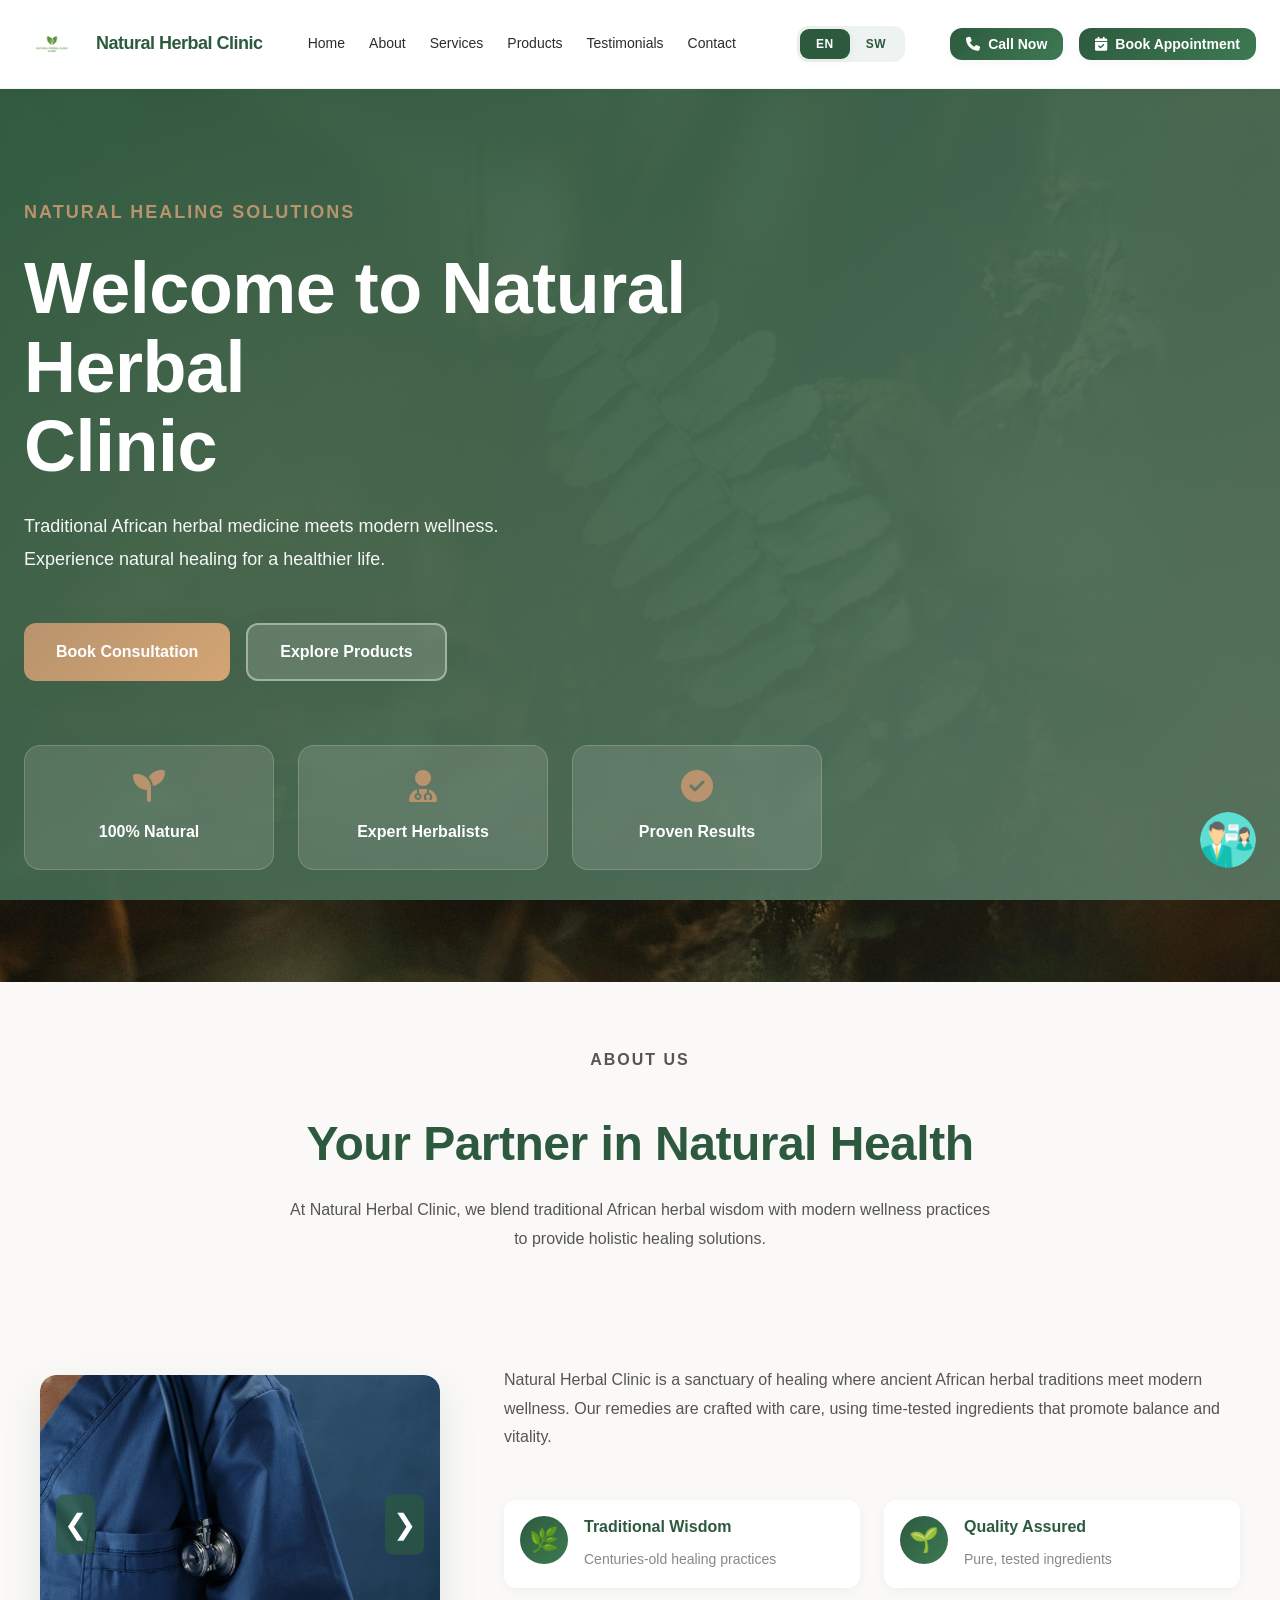
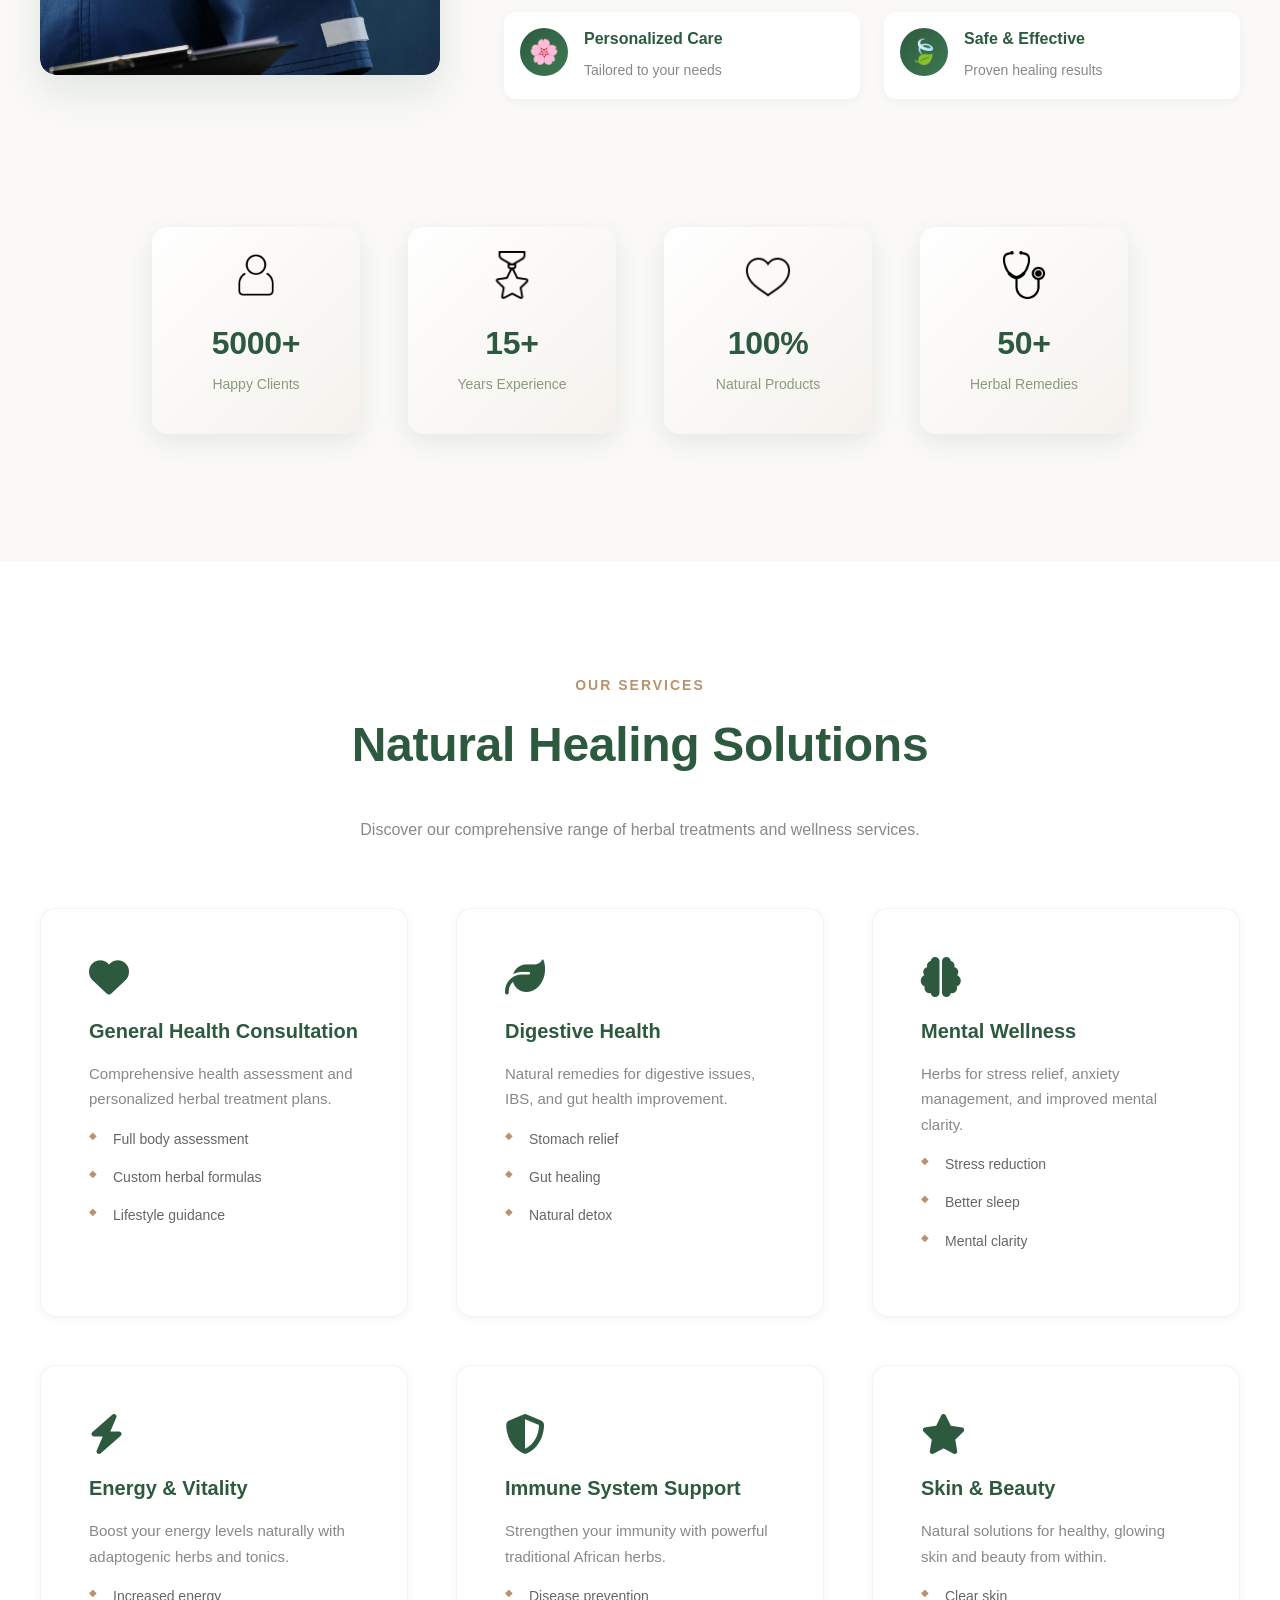
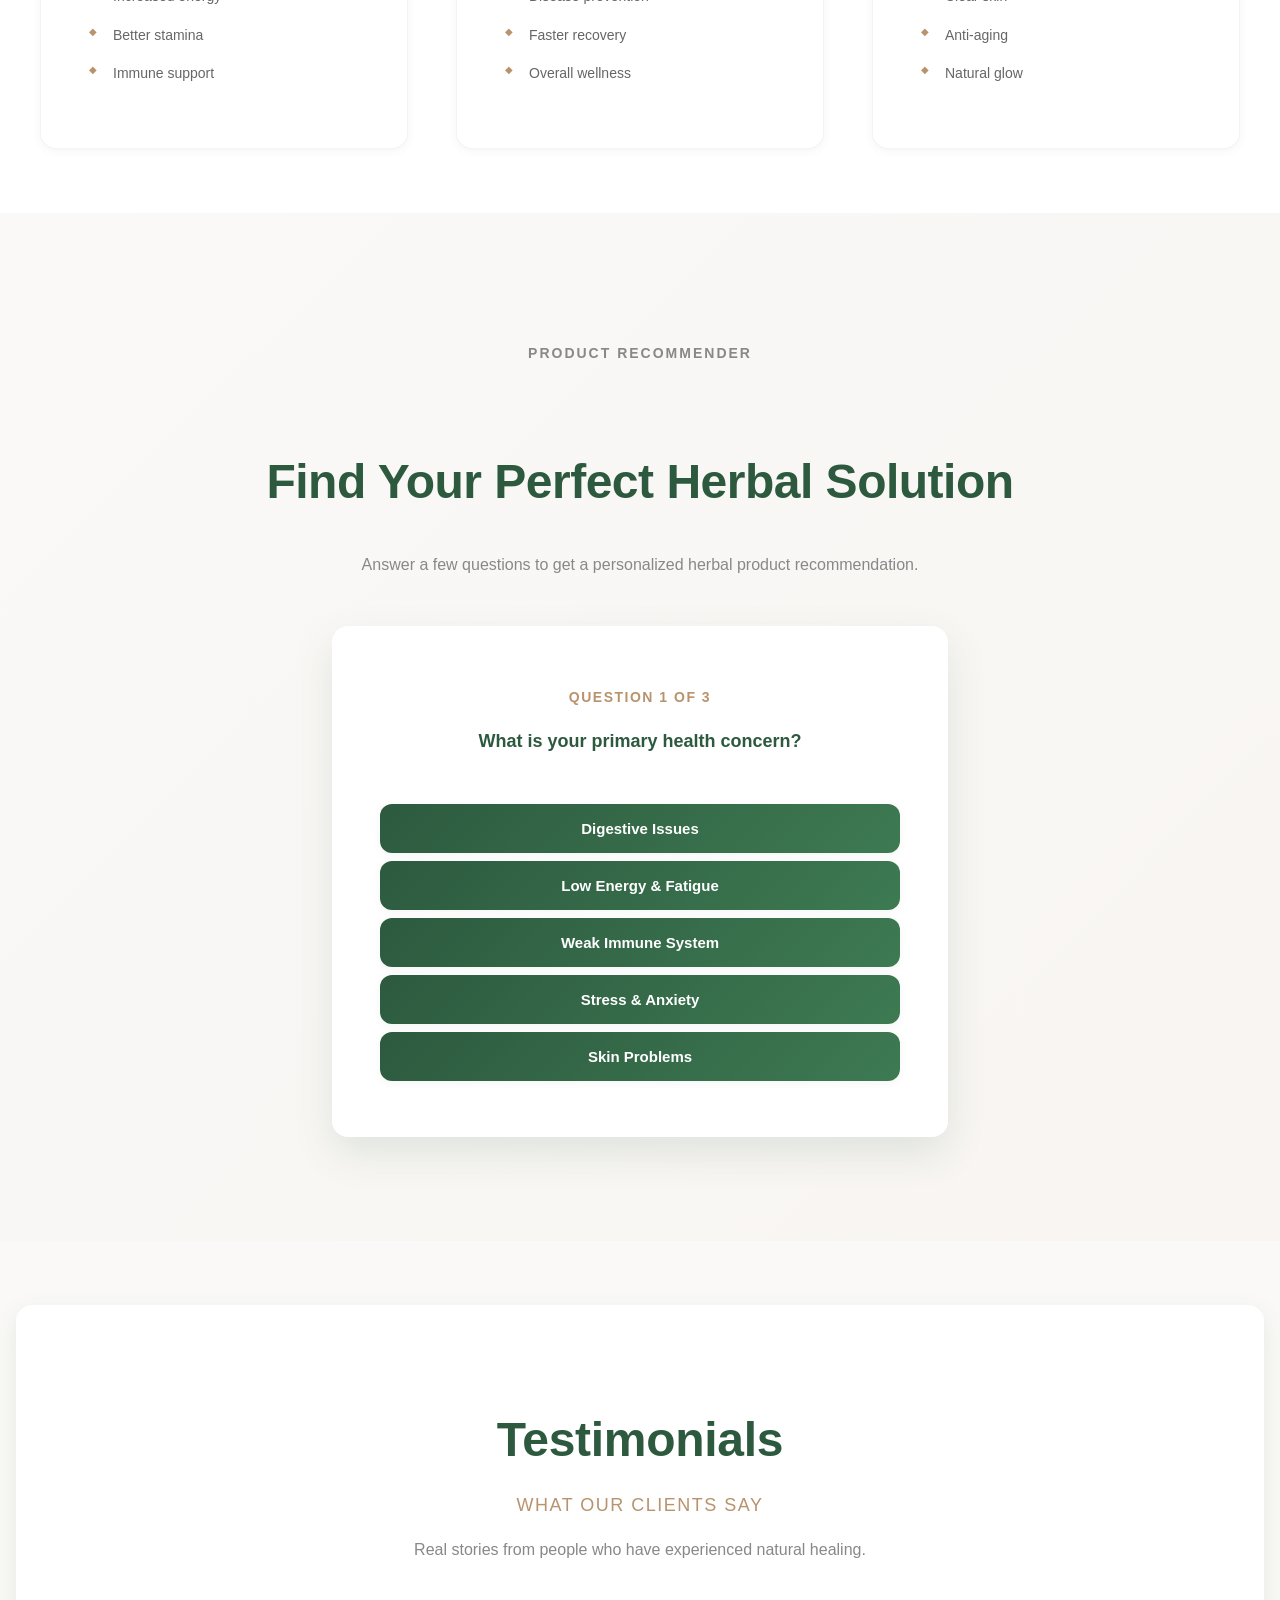
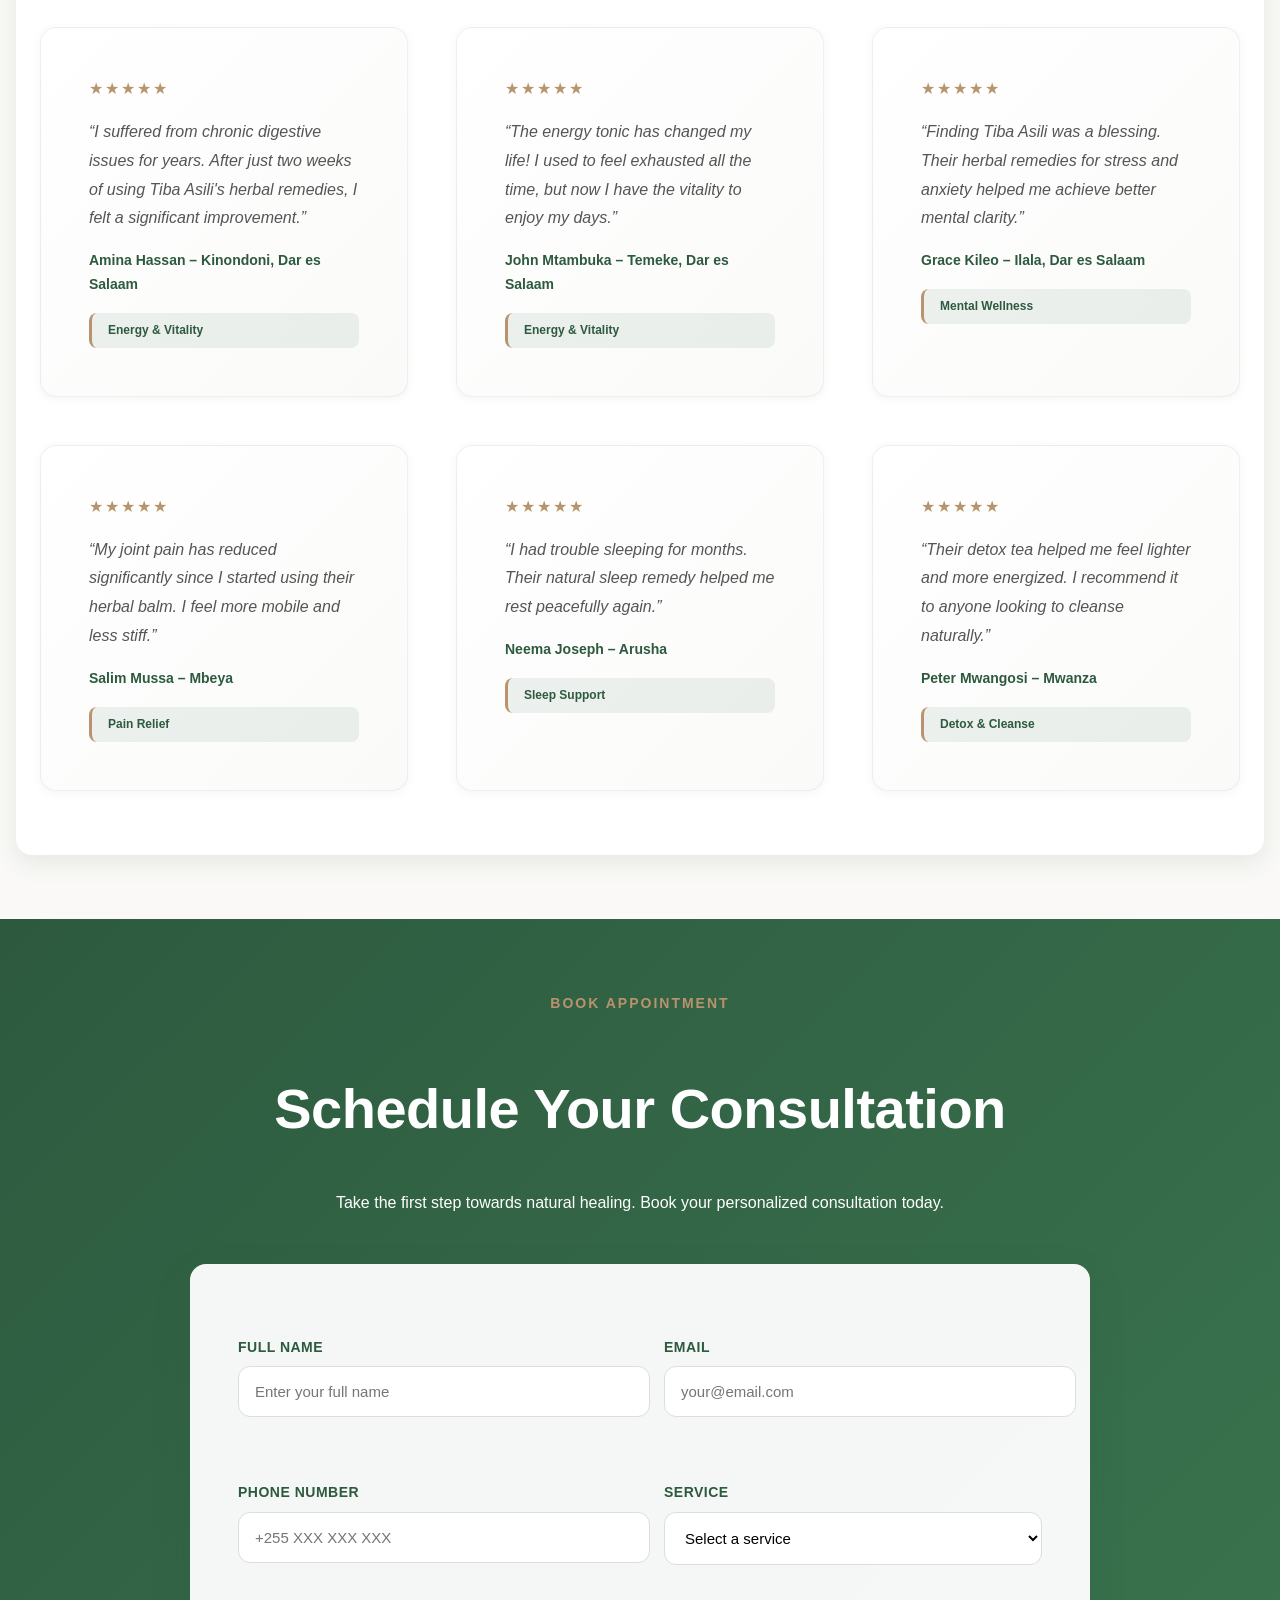
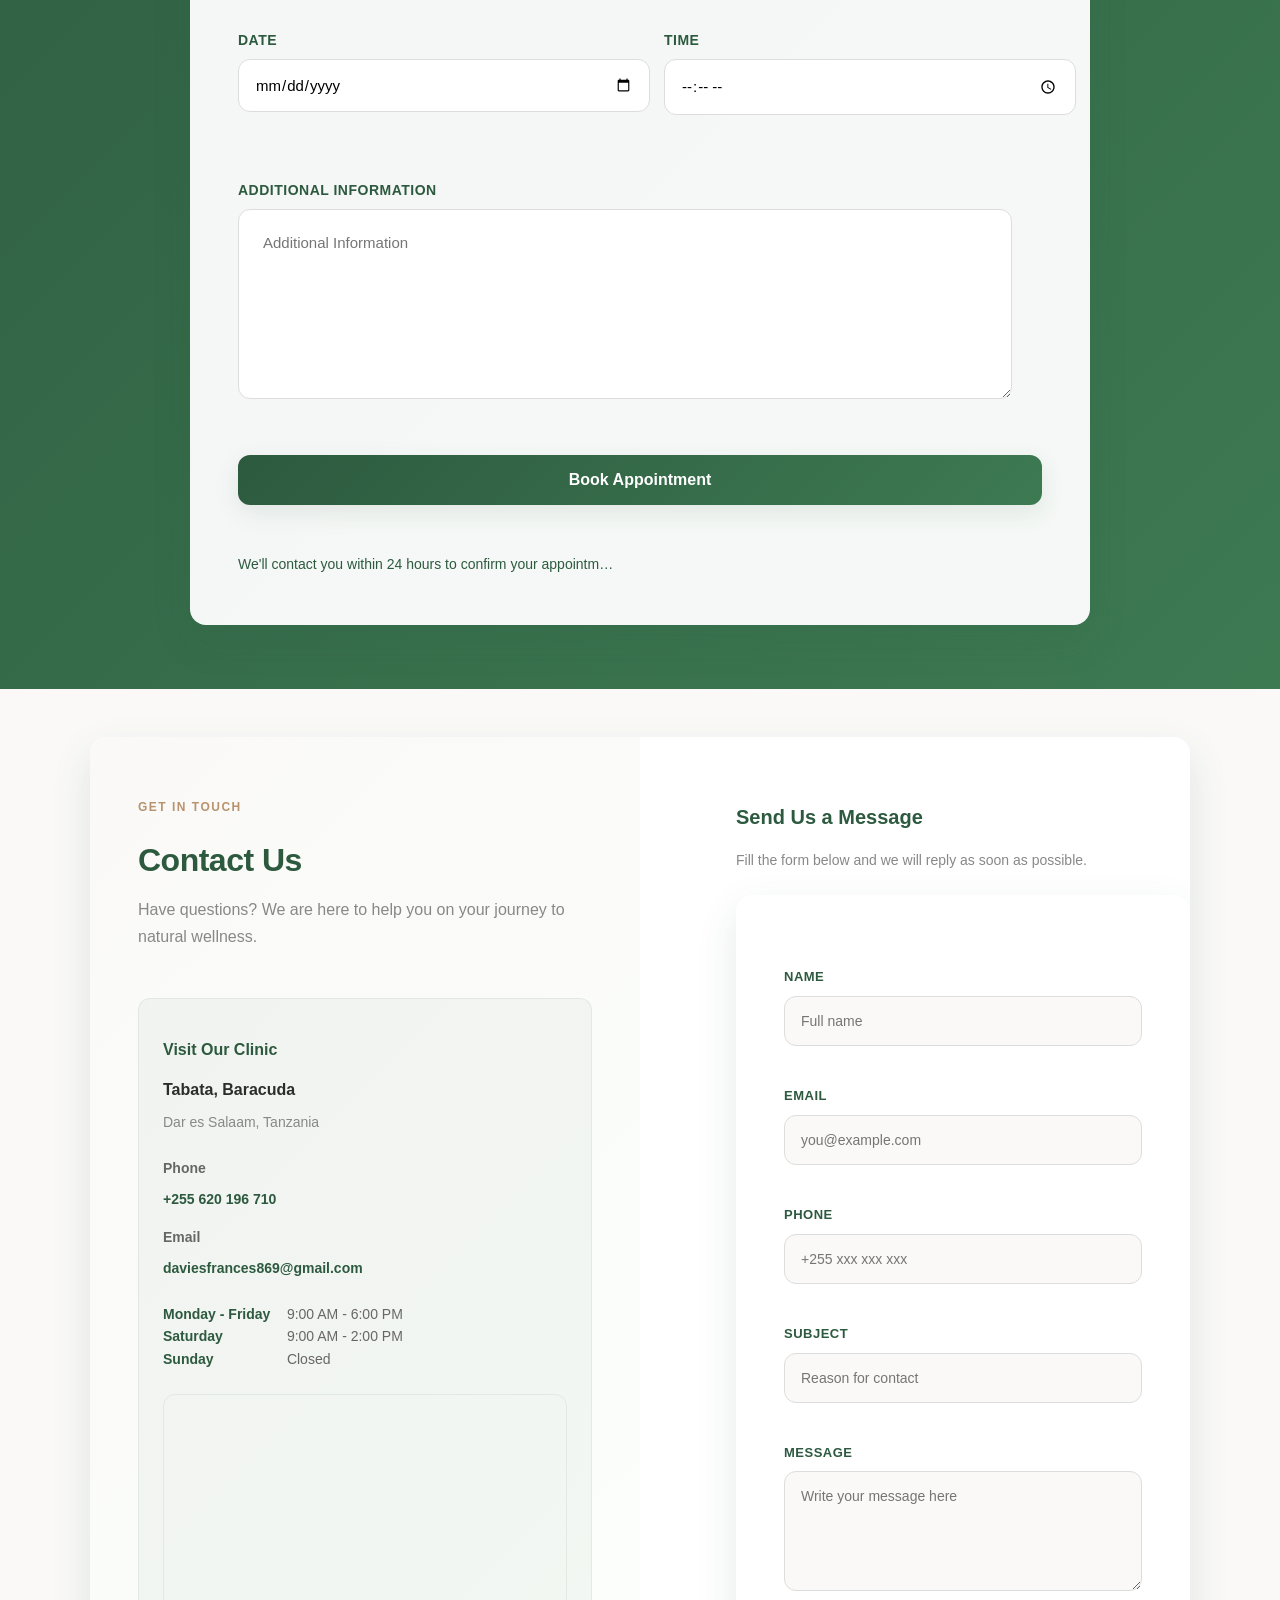
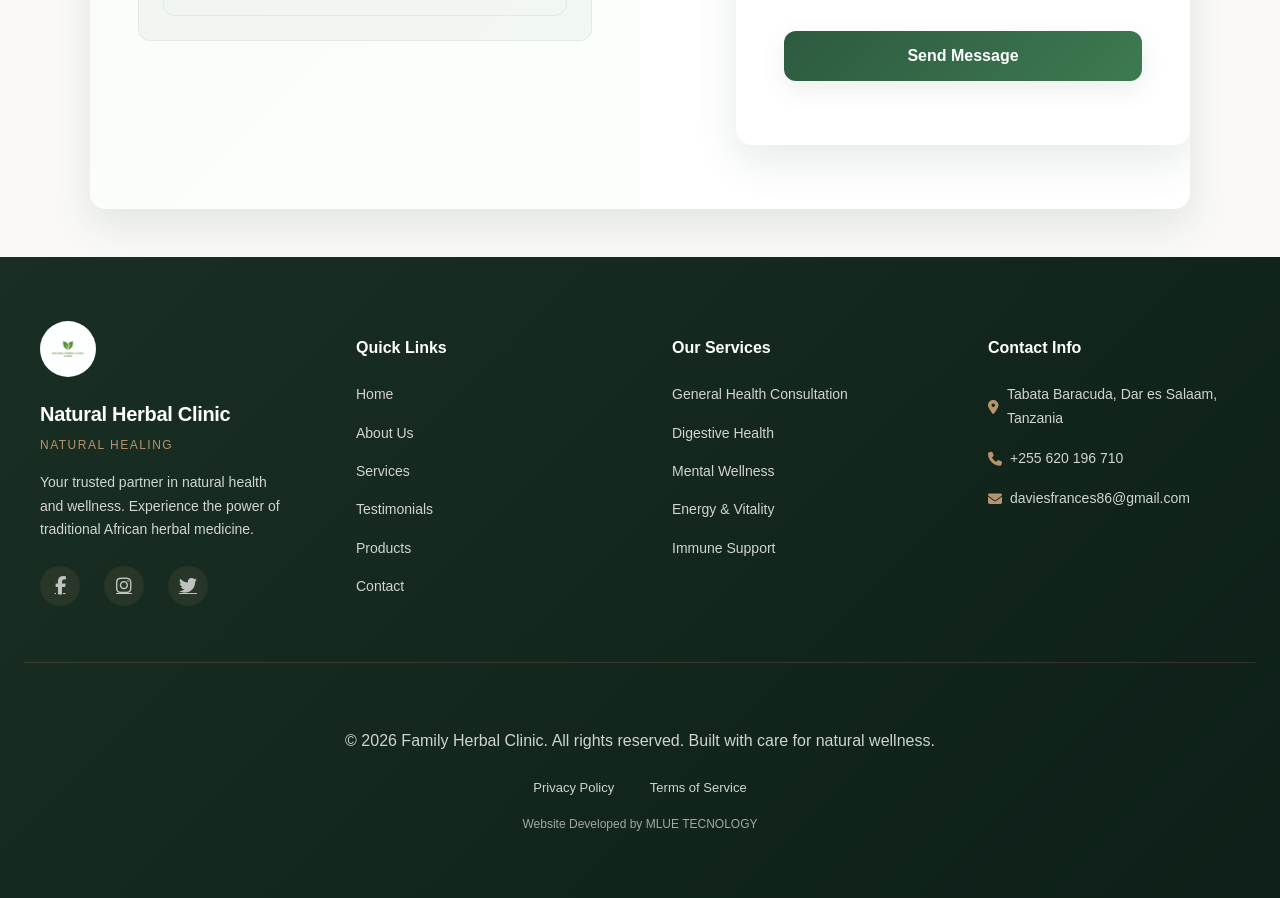
==== index.html @ ba02c152 "utu" ====
<!DOCTYPE html>
<html lang="en">
<head>
  <meta charset="UTF-8" />
  <meta name="viewport" content="width=device-width, initial-scale=1.0" />
  <title>Natural Herbal Clinic</title>
  <link rel="stylesheet" href="style.css" />
  <link
    rel="stylesheet"
    href="https://cdnjs.cloudflare.com/ajax/libs/font-awesome/6.4.0/css/all.min.css"
  />
</head>
<body>
  
  <section id="home">
    <header class="navbar">
      <div class="logo">
        <img src="Assets/logo.webp" alt="Family Herbal Clinic Logo" />
        <div class="brand">
          <h1>Natural Herbal Clinic</h1>
          
        </div>
      </div>
      <nav class="nav-links">
        <a href="#home" data-i18n="nav-home">Home</a>
        <a href="#about" data-i18n="nav-about">About</a>
        <a href="#service" data-i18n="nav-services">Services</a>
        <a href="#product" data-i18n="nav-products">Products</a>
        <a href="#testimonials" data-i18n="nav-testimonials">Testimonials</a>
        <a href="#contact" data-i18n="nav-contact">Contact</a>
      </nav>
      <div class="language-toggle">
        <button class="lang-btn active" data-lang="en">EN</button>
        <button class="lang-btn" data-lang="sw">SW</button>
      </div>
      <div class="hamburger" onclick="toggleMenu()">
        <i class="fas fa-bars"></i>
      </div>
      <div class="action-buttons">
        <button onclick="callNow()">
          <i class="fas fa-phone"></i> <span data-i18n="btn-call-now">Call Now</span>
        </button>
        <button onclick="bookAppointment()">
          <i class="fas fa-calendar-check"></i> <span data-i18n="btn-book-appointment">Book Appointment</span>
        </button>
      </div>
    </header>

  <section class="welcome-section">
    <div class="welcome-content">
      <h2 id="welcome-h2" data-i18n="hero-subtitle">Natural Healing Solutions</h2>
      <h1 id="welcome-h1" data-i18n="hero-title">Welcome to Natural Herbal<br>Clinic</h1>
      <p data-i18n="hero-description">Traditional African herbal medicine meets modern wellness.<br />
         Experience natural healing for a healthier life.</p>
      <div class="welcome-buttons">
        <a href="#contact" class="btn" onclick="bookConsultation()" data-i18n="btn-book-consultation">Book Consultation</a>
        <a href="#product" class="btn secondary" onclick="scrollToDave()" data-i18n="btn-explore-products">Explore Products</a>
      </div>
    </div>

    <div class="features">
      <div class="feature-box">
        <i class="fas fa-seedling"></i>
        <p id="natural" data-i18n="feature-natural">100% Natural</p>
      </div>
      <div class="feature-box">
        <i class="fas fa-user-md"></i>
        <p id="expert" data-i18n="feature-expert">Expert Herbalists</p>
      </div>
      <div class="feature-box">
        <i class="fas fa-check-circle"></i>
        <p id="proven" data-i18n="feature-proven">Proven Results</p>
      </div>
    </div>
  </section>
  </section>

  <section class="about-us" id="about">
    <div class="top-intro">

      <p class="section-label" id="about-label" data-i18n="about-label">About us</p>

      <h1 id="about-h1" data-i18n="about-title">Your Partner in Natural Health</h1>

      <p id="about-description" data-i18n="about-description">

        At Natural Herbal Clinic, we blend traditional African herbal wisdom with modern wellness practices to provide holistic healing solutions.
      </p>
    </div>

    <div class="about-section">
      <div class="image-carousel">
        <span class="arrow left">&#10094;</span>
        <span class="arrow right">&#10095;</span>
        <img src="Assets/me.webp" alt="Herbal Image 1" class="active">
        <img src="Assets/a2.webp" alt="Herbal Image 2">
        <img src="Assets/a3.webp" alt="Herbal Image 3">
      </div>

      <div class="text-content">
        <p id="text-content-description">Natural Herbal Clinic is a sanctuary of healing where ancient African herbal traditions meet modern wellness. Our remedies are crafted with care, using time-tested ingredients that promote balance and vitality.</p>

        <div class="features-grid">
          <div class="feature-item">
            <div class="feature-icon">🌿</div>
            <div class="feature-text">
              <h4>Traditional Wisdom</h4>
              <p>Centuries-old healing practices</p>
            </div>
          </div>
          <div class="feature-item">
            <div class="feature-icon">🌱</div>
            <div class="feature-text">
              <h4>Quality Assured</h4>
              <p>Pure, tested ingredients</p>
            </div>
          </div>
          <div class="feature-item">
            <div class="feature-icon">🌸</div>
            <div class="feature-text">
              <h4>Personalized Care</h4>
              <p>Tailored to your needs</p>
            </div>
          </div>
          <div class="feature-item">
            <div class="feature-icon">🍃</div>
            <div class="feature-text">
              <h4>Safe & Effective</h4>
              <p>Proven healing results</p>
            </div>
          </div>
        </div>
      </div>

      <section class="highlights">
        <div class="highlight-box">
          <img src="Assets/person.webp" alt="Happy Clients" />
          <h2 id="highlight-h2-1">5000+</h2>
          <p id="highlight-p-1">Happy Clients</p>
        </div>
        <div class="highlight-box">
          <img src="Assets/icons8-medal-50.webp" alt="Years Experience" />
          <h2 id="highlight-h2-2">15+</h2>
          <p id="highlight-p-2">Years Experience</p>
        </div>
        <div class="highlight-box">
          <img src="Assets/icons8-heart-50.webp" alt="Natural Products" />
          <h2 id="highlight-h2-3">100%</h2>
          <p id="highlight-p-3">Natural Products</p>
        </div>
        <div class="highlight-box">
          <img src="Assets/stethoscope-medical-tool.webp" alt="Herbal Remedies" />
          <h2 id="highlight-h2-4">50+</h2>
          <p id="highlight-p-4">Herbal Remedies</p>
        </div>
      </section>
    </div>
  </section>

  <section class="services-section" id="service">
    <p class="section-label" id="service-label" data-i18n="services-label">Our Services</p>
    <h2 id="services-h2" data-i18n="services-title">Natural Healing Solutions</h2>
    <p class="intro" data-i18n="services-intro">Discover our comprehensive range of herbal treatments and wellness services.</p>

    <div class="service-grid">
      <!-- General Health -->
      <div class="service-box">
        <i class="fas fa-heart"></i>
        <h3 id="general-health-h3">General Health Consultation</h3>
        <p>Comprehensive health assessment and personalized herbal treatment plans.</p>
        <ul>
          <li>Full body assessment</li>
          <li>Custom herbal formulas</li>
          <li>Lifestyle guidance</li>
        </ul>
      </div>

      <!-- Digestive Health -->
      <div class="service-box">
        <i class="fas fa-leaf"></i>
        <h3 id="digestive-health-h3">Digestive Health</h3>
        <p>Natural remedies for digestive issues, IBS, and gut health improvement.</p>
        <ul>
          <li>Stomach relief</li>
          <li>Gut healing</li>
          <li>Natural detox</li>
        </ul>
      </div>

      <!-- Mental Wellness -->
      <div class="service-box">
        <i class="fas fa-brain"></i>
        <h3 id="mental-wellness-h3">Mental Wellness</h3>
        <p>Herbs for stress relief, anxiety management, and improved mental clarity.</p>
        <ul>
          <li>Stress reduction</li>
          <li>Better sleep</li>
          <li>Mental clarity</li>
        </ul>
      </div>

      <!-- Energy & Vitality -->
      <div class="service-box">
        <i class="fas fa-bolt"></i>
        <h3 id="energy-vitality-h3">Energy & Vitality</h3>
        <p>Boost your energy levels naturally with adaptogenic herbs and tonics.</p>
        <ul>
          <li>Increased energy</li>
          <li>Better stamina</li>
          <li>Immune support</li>
        </ul>
      </div>

      <!-- Immune System Support -->
      <div class="service-box">
        <i class="fas fa-shield-alt"></i>
        <h3 id="immune-system-h3">Immune System Support</h3>
        <p>Strengthen your immunity with powerful traditional African herbs.</p>
        <ul>
          <li>Disease prevention</li>
          <li>Faster recovery</li>
          <li>Overall wellness</li>
        </ul>
      </div>

      <!-- Skin & Beauty -->
      <div class="service-box">
        <i class="fas fa-star"></i>
        <h3 id="skin-beauty-h3">Skin & Beauty</h3>
        <p>Natural solutions for healthy, glowing skin and beauty from within.</p>
        <ul>
          <li>Clear skin</li>
          <li>Anti-aging</li>
          <li>Natural glow</li>
        </ul>
      </div>
    </div>
  </section>

  <section class="dave" id="product">
<p class="section-label" id="product-recommender-label">Product Recommender</p>
<h1 id="dave-h1">Find Your Perfect Herbal Solution</h1>
<p id="find-solution">Answer a few questions to get a personalized herbal product recommendation.</p>

<div class="card" id="step1">
    <h3 id="dave-h3-step1">Question 1 of 3</h3>
    <p id="dave-p-step1">What is your primary health concern?</p>
    <button class="option-btn" onclick="nextStep(1, 'Digestive Issues')">Digestive Issues</button>
    <button class="option-btn" onclick="nextStep(1, 'Low Energy & Fatigue')">Low Energy & Fatigue</button>
    <button class="option-btn" onclick="nextStep(1, 'Weak Immune System')">Weak Immune System</button>
    <button class="option-btn" onclick="nextStep(1, 'Stress & Anxiety')">Stress & Anxiety</button>
    <button class="option-btn" onclick="nextStep(1, 'Skin Problems')">Skin Problems</button>
</div>

<div class="card hidden" id="step2">
    <h3 id="dave-h3-step2">Question 2 of 3</h3>
    <p id="dave-p-step2">How active are you in your daily life?</p>
    <button class="option-btn" onclick="nextStep(2, 'Very Active')">Very Active</button>
    <button class="option-btn" onclick="nextStep(2, 'Moderately Active')">Moderately Active</button>
    <button class="option-btn" onclick="nextStep(2, 'Mostly Sedentary')">Mostly Sedentary</button>
    <button class="back-btn" onclick="prevStep(2)">Back</button>
</div>

<div class="card hidden" id="step3">
    <h3 id="dave-h3-step3">Question 3 of 3</h3>
    <p id="dave-p-step3">Select your age range:</p>
    <button class="option-btn" onclick="showRecommendation('18–35')">18–35</button>
    <button class="option-btn" onclick="showRecommendation('36–55')">36–55</button>
    <button class="option-btn" onclick="showRecommendation('56+')">56+</button>
    <button class="back-btn" onclick="prevStep(3)">Back</button>
</div>

<div class="card hidden" id="recommendationSection">
    <h3 id="dave-h3-recommendation">Your Herbal Recommendation</h3>
    <p class="recommendation" id="recommendationText"></p>
    <p id="dave-p-usage"><strong>Usage:</strong> Take 2 tablespoons daily after meals with warm water.</p>
</div>

<form id="contactForm" class="hidden">
    <h3 id="order-now-h3">Order Now</h3>
    <label for="name">Full Name</label>
    <input type="text" id="name" placeholder="Full Name" required>
    <label for="contact">Phone Number</label>
    <input type="text" id="contact" placeholder="Phone Number" required>
    <label for="region">Region</label>
    <select id="region" required>
        <option value="">Select Region</option>
        <option value="Dar es Salaam">Dar es Salaam</option>
        <option value="Dodoma">Dodoma</option>
        <option value="Arusha">Arusha</option>
        <option value="Mwanza">Mwanza</option>
        <option value="Mbeya">Mbeya</option>
        <option value="Other">Other Regions</option>
    </select>
    <label for="email">Email (optional)</label>
    <input type="email" id="email" placeholder="Email (optional)">
    <label for="recommendationBox">Recommendation</label>
    <textarea id="recommendationBox" readonly></textarea>
    <button type="submit">Submit</button>
    <button type="button" id="cancelBtn" onclick="cancel()">Cancel</button>
</form>
</section>

<section class="testimonials" id="testimonials">
  <div class="section-header">
    <h2 id="testimonials-h2" data-i18n="testimonials-title">Testimonials</h2>
    <p id="subtitle" class="subtitle" data-i18n="testimonials-subtitle">What Our Clients Say</p>
    <p id="description" class="description" data-i18n="testimonials-description">Real stories from people who have experienced natural healing.</p>
  </div>

  <div class="testimonial-grid">
    <div class="testimonial-card">
      <div class="stars" id="stars1">★★★★★</div>
      <p id="quote1" class="quote">“I suffered from chronic digestive issues for years. After just two weeks of using Tiba Asili's herbal remedies, I felt a significant improvement.”</p>
      <p id="client1" class="client-info"><strong>Amina Hassan</strong> – Kinondoni, Dar es Salaam</p>
      <span class="tag" id="tag1">Energy & Vitality</span>
    </div>

    <div class="testimonial-card">
      <div class="stars" id="stars2">★★★★★</div>
      <p id="quote2" class="quote">“The energy tonic has changed my life! I used to feel exhausted all the time, but now I have the vitality to enjoy my days.”</p>
      <p id="client2" class="client-info"><strong>John Mtambuka</strong> – Temeke, Dar es Salaam</p>
      <span class="tag" id="tag2">Energy & Vitality</span>
    </div>

    <div class="testimonial-card">
      <div class="stars" id="stars3">★★★★★</div>
      <p id="quote3" class="quote">“Finding Tiba Asili was a blessing. Their herbal remedies for stress and anxiety helped me achieve better mental clarity.”</p>
      <p id="client3" class="client-info"><strong>Grace Kileo</strong> – Ilala, Dar es Salaam</p>
      <span class="tag" id="tag3">Mental Wellness</span>
    </div>

    <div class="testimonial-card">
      <div class="stars" id="stars4">★★★★★</div>
      <p id="quote4" class="quote">“My joint pain has reduced significantly since I started using their herbal balm. I feel more mobile and less stiff.”</p>
      <p id="client4" class="client-info"><strong>Salim Mussa</strong> – Mbeya</p>
      <span class="tag" id="tag4">Pain Relief</span>
    </div>

    <div class="testimonial-card">
      <div class="stars" id="stars5">★★★★★</div>
      <p id="quote5" class="quote">“I had trouble sleeping for months. Their natural sleep remedy helped me rest peacefully again.”</p>
      <p id="client5" class="client-info"><strong>Neema Joseph</strong> – Arusha</p>
      <span class="tag" id="tag5">Sleep Support</span>
    </div>

    <div class="testimonial-card">
      <div class="stars" id="stars6">★★★★★</div>
      <p id="quote6" class="quote">“Their detox tea helped me feel lighter and more energized. I recommend it to anyone looking to cleanse naturally.”</p>
      <p id="client6" class="client-info"><strong>Peter Mwangosi</strong> – Mwanza</p>
      <span class="tag" id="tag6">Detox & Cleanse</span>
    </div>
  </div>
</section>

<section class="appointment-booking">

  <h2 id="appointment-h2" data-i18n="appointment-title">Book Appointment</h2>
    <div class="appointment-container">
      <h1 id="appointment-h1" data-i18n="appointment-heading">Schedule Your Consultation</h1>
      <p id="appointment-p1" data-i18n="appointment-description">Take the first step towards natural healing. Book your personalized consultation today.</p>
      <form class="appointment-form" action="https://formspree.io/f/xnjbzynl" method="post">
        <div>
          <label for="full-name" data-i18n="form-label-name">Full Name</label>
          <input type="text" id="full-name" data-i18n-placeholder="form-placeholder-name" placeholder="Enter your full name" required autocomplete="off"/>
        </div>
        <div>
          <label for="email" data-i18n="form-label-email">Email</label>
          <input type="email" id="email" data-i18n-placeholder="form-placeholder-email" placeholder="your@email.com" required autocomplete="off"/>
        </div>
        <div>
          <label for="phone" data-i18n="form-label-phone">Phone Number</label>
          <input type="tel" id="phone" data-i18n-placeholder="form-placeholder-phone" placeholder="+255 XXX XXX XXX" required autocomplete="off"/>
        </div>
        <div>
          <label for="service" data-i18n="form-label-service">Service</label>
          <select id="service" required>
            <option value="">Select a service</option>
            <option value="massage">Massage Therapy</option>
            <option value="nutrition">Nutrition Consultation</option>
            <option value="acupuncture">Acupuncture</option>
          </select>
        </div>
        <div>
          <label for="date" data-i18n="form-label-date">Date</label>
          <input type="date" id="date" required autocomplete="off"/>
        </div>
        <div>
          <label for="time" data-i18n="form-label-time">Time</label>
          <input type="time" id="time" data-i18n-placeholder="form-placeholder-time" placeholder="Select time" min="08:00" max="20:00" required autocomplete="off"/>
        </div>
        <div class="full-width">
          <label for="additional-info" data-i18n="form-label-additional">Additional Information</label>
          <textarea id="additional-info" data-i18n-placeholder="form-placeholder-additional" placeholder="Additional Information"></textarea>
        </div>
        <button class="full-width" type="submit" data-i18n="btn-book-appointment-submit" data-i18n="btn-book-appointment-submit">Book Appointment</button>
        <p id="appointment-p2" class="confirmation-note" data-i18n="appointment-confirmation">We'll contact you within 24 hours to confirm your appointment.</p>
      </form>
    </div>
  </section>

  <!-- WhatsApp Floating Icon -->
  <a href="https://wa.me/255620196710" class="whatsapp-float" target="_blank" rel="noopener noreferrer" aria-label="Chat on WhatsApp">
    <img src="Assets/talk.webp" alt="Costumer Support Icon" />
  </a>


  <section class="contact-wrap" id="contact" aria-label="Contact section">
    <div id="contact-left">
      <p id="contact-prelink" data-i18n="contact-prelink">Get In Touch</p>
      <h1 id="contact-title" data-i18n="contact-title">Contact Us</h1>
      <p id="contact-lead" data-i18n="contact-lead">Have questions? We are here to help you on your journey to natural wellness.</p>

      <div id="contact-visit" aria-label="Visit our clinic">
        <h3 id="visit-title" data-i18n="visit-title">Visit Our Clinic</h3>
        <div id="visit-addr">Tabata, Baracuda</div>
        <div id="visit-meta">Dar es Salaam, Tanzania</div>
        <div id="contact-meta">
          <div id="contact-phone"><strong>Phone</strong><a id="contact-phone-link" href="tel:+255620196710">+255 620 196 710</a></div>
          <div id="contact-email"><strong>Email</strong><a id="contact-email-link" href="mailto:daviesfrances869@gmail.com">daviesfrances869@gmail.com</a></div>
        </div>

        <div id="contact-hours" aria-label="Working hours">
          <div><b>Monday - Friday</b> 9:00 AM - 6:00 PM</div>
          <div><b>Saturday</b> 9:00 AM - 2:00 PM</div>
          <div><b>Sunday</b> Closed</div>
        </div>

        <div id="contact-map-wrap" title="Map showing Mwanamboka Plaza area">
          <iframe
            width="100%"
            height="100%"
            frameborder="0"
            style="border:0;"
            src="https://www.google.com/maps?q=Mwigo+Empire+Hall+and+Hotel,+Dar+es+Salaam&output=embed""
            allowfullscreen>
          </iframe>
        </div>
      </div>
    </div>

    <div id="contact-right">
      <div id="contact-form-card">
        <div id="form-title" data-i18n="form-title">Send Us a Message</div>
        <div id="form-sub" data-i18n="form-subtitle">Fill the form below and we will reply as soon as possible.</div>

        <form id="contactForm" novalidate action="https://formspree.io/f/xnjbzynl" method="post">
          <div id="form-row-1" style="margin-bottom:12px;">
            <div id="form-col-1">
              <label for="name" data-i18n="contact-form-name">Name <span id="name-required">*</span></label>
              <input id="name" name="name" type="text" data-i18n-placeholder="contact-form-name-placeholder" placeholder="Full name" required autocomplete="off"/>
            </div>
            <div id="form-col-2">
              <label for="email" data-i18n="contact-form-email">Email <span id="email-required">*</span></label>
              <input id="email" name="email" type="email" data-i18n-placeholder="contact-form-email-placeholder" placeholder="you@example.com" required autocomplete="off" />
            </div>
          </div>

          <div id="form-row-2" style="margin-bottom:12px;">
            <label for="phone" data-i18n="contact-form-phone">Phone</label>
            <input id="phone" name="phone" type="text" data-i18n-placeholder="contact-form-phone-placeholder" placeholder="+255 xxx xxx xxx" autocomplete="off"/>
          </div>

          <div id="form-row-3" style="margin-bottom:12px;">
            <label for="subject" data-i18n="contact-form-subject">Subject <span id="subject-required">*</span></label>
            <input id="subject" name="subject" type="text" data-i18n-placeholder="contact-form-subject-placeholder" placeholder="Reason for contact" required autocomplete="off"/>
          </div>

          <div id="form-row-4" style="margin-bottom:14px;">
            <label for="message" data-i18n="contact-form-message">Message <span id="message-required">*</span></label>
            <textarea id="message" name="message" data-i18n-placeholder="contact-form-message-placeholder" placeholder="Write your message here" required autocomplete="off"></textarea>
          </div>

          <div id="form-submit">
            <button id="contact-btn" type="submit" data-i18n="btn-send-message">Send Message</button>
            <div id="formNote" aria-live="polite"></div>
          </div>
        </form>
      </div>
    </div>
  </section>

  
  <footer class="footer">
  <div class="footer-container">
    <!-- Brand & Social -->
    <div class="footer-brand">
      <img src="Assets/logo.webp" alt="Family Herbal Clinic Logo" />
      <h2 id="h2-footer">Natural Herbal Clinic</h2>
      <p class="tagline">Natural Healing</p>
      <p class="footer-brand-description">Your trusted partner in natural health and wellness. Experience the power of traditional African herbal medicine.</p>
      <div class="social-icons">
        <a href="#"><i class="fab fa-facebook-f"></i></a>
        <a href="#"><i class="fab fa-instagram"></i></a>
        <a href="#"><i class="fab fa-twitter"></i></a>
      </div>
    </div>

    <!-- Quick Links -->
    <div class="footer-links">
      <h3>Quick Links</h3>
      <ul>
        <li><a href="#home">Home</a></li>
        <li><a href="#about">About Us</a></li>
        <li><a href="#service">Services</a></li>
        <li><a href="#testimonials">Testimonials</a></li>
        <li><a href="#product">Products</a></li>
        <li><a href="#contact">Contact</a></li>
      </ul>
    </div>

    <!-- Our Services -->
    <div class="footer-services">
      <h3>Our Services</h3>
      <ul>
        <li><a href="#service">General Health Consultation</a></li>
        <li><a href="#service">Digestive Health</a></li>
        <li><a href="#service">Mental Wellness</a></li>
        <li><a href="#service">Energy & Vitality</a></li>
        <li><a href="#service">Immune Support</a></li>
      </ul>
    </div>

    <!-- Contact Info -->
    <div class="footer-contact">
      <h3>Contact Info</h3>
      <p><i class="fas fa-map-marker-alt"></i> Tabata Baracuda, Dar es Salaam, Tanzania</p>
      <p><i class="fas fa-phone"></i> <a href="tel:+255620196710">+255 620 196 710</a></p>
      <p><i class="fas fa-envelope"></i> <a href="mailto:daviesfrances86@gmail.com">daviesfrances86@gmail.com</a></p>
    </div>
  </div>

  <!-- Footer Bottom -->
  <div class="footer-bottom">
    <p id="footer-bottom-p">© 2026 Family Herbal Clinic. All rights reserved. Built with care for natural wellness.</p>
    <div class="footer-meta">
      <a href="privacy.html">Privacy Policy</a>
      <a href="term.html">Terms of Service</a>
      <span>Website Developed by MLUE TECNOLOGY</span>
    </div>
  </div>


</footer>

  <script src="script.js"></script>
</body>
</html>
---- style.css ----
/* ═══════════════════════════════════════════════════════════════════════ */
/* LUXURY HERBAL CLINIC - PREMIUM DESIGN SYSTEM                            */
/* ═══════════════════════════════════════════════════════════════════════ */

/* VARIABLES & FOUNDATION */
:root {
  /* Premium Color Palette */
  --color-primary: #2d5a3f;        /* Deep forest green */
  --color-accent: #b8936d;         /* Warm gold/taupe */
  --color-light-bg: #faf9f7;       /* Off-white/cream */
  --color-dark-bg: #1a2f23;        /* Deep dark green */
  --color-sage: #8b9a7f;           /* Muted sage green */
  --color-cream: #f5f2ed;          /* Warm cream */
  
  /* Typography */
  --font-primary: -apple-system, BlinkMacSystemFont, "Segoe UI", Roboto, "Helvetica Neue", Arial, sans-serif;
  --font-serif: "Georgia", "Garamond", serif;
  
  /* Spacing (8px grid) */
  --space-xs: 4px;
  --space-sm: 8px;
  --space-md: 16px;
  --space-lg: 24px;
  --space-xl: 32px;
  --space-2xl: 48px;
  --space-3xl: 64px;
  
  /* Shadows (luxury depth) */
  --shadow-sm: 0 2px 8px rgba(45, 90, 63, 0.06);
  --shadow-md: 0 8px 24px rgba(45, 90, 63, 0.1);
  --shadow-lg: 0 16px 40px rgba(45, 90, 63, 0.12);
  --shadow-xl: 0 24px 64px rgba(45, 90, 63, 0.15);
  
  /* Border Radius */
  --radius-sm: 8px;
  --radius-md: 12px;
  --radius-lg: 16px;
  
  /* Transitions */
  --transition-fast: 0.2s cubic-bezier(0.4, 0.0, 0.2, 1);
  --transition-normal: 0.3s cubic-bezier(0.4, 0.0, 0.2, 1);
  --transition-smooth: 0.5s cubic-bezier(0.25, 0.46, 0.45, 0.94);
}

/* RESET & TYPOGRAPHY SYSTEM */
html {
  scroll-behavior: smooth;
}

body {
  margin: 0;
  font-family: var(--font-primary);
  background-color: var(--color-light-bg);
  color: #2c2c2c;
  line-height: 1.6;
}

/* Typography Scale */
h1 {
  font-size: clamp(28px, 5vw, 56px);
  line-height: 1.2;
  font-weight: 700;
  letter-spacing: -0.5px;
}

h2 {
  font-size: clamp(24px, 4vw, 42px);
  line-height: 1.3;
  font-weight: 700;
  letter-spacing: -0.3px;
}

h3 {
  font-size: clamp(20px, 3vw, 28px);
  line-height: 1.4;
  font-weight: 700;
}

h4 {
  font-size: 18px;
  font-weight: 600;
  line-height: 1.4;
}

h5 {
  font-size: 16px;
  font-weight: 600;
}

h6 {
  font-size: 14px;
  font-weight: 600;
  text-transform: uppercase;
  letter-spacing: 1.5px;
}

p {
  font-size: 16px;
  line-height: 1.7;
}

/* NAVBAR - PREMIUM STICKY */
.navbar {
  position: sticky;
  top: 0;
  z-index: 1000;
  background: rgba(255, 255, 255, 0.95);
  backdrop-filter: blur(10px);
  border-bottom: 1px solid rgba(45, 90, 63, 0.08);
  padding: var(--space-md) var(--space-lg);
  display: flex;
  align-items: center;
  justify-content: space-between;
  box-shadow: var(--shadow-sm);
  transition: all var(--transition-normal);
}

.navbar.scrolled {
  background: rgba(255, 255, 255, 0.98);
  box-shadow: var(--shadow-md);
  backdrop-filter: blur(15px);
}

.logo {
  display: flex;
  align-items: center;
  gap: var(--space-md);
}

.logo img {
  height: 56px;
  transition: transform var(--transition-normal);
}

.logo img:hover {
  transform: scale(1.05);
}

.brand h1 {
  margin: 0;
  font-size: 18px;
  font-weight: 700;
  color: var(--color-primary);
}

.brand p {
  margin: var(--space-xs) 0 0;
  font-size: 12px;
  color: var(--color-sage);
  letter-spacing: 1px;
  text-transform: uppercase;
  font-weight: 500;
}

.nav-links {
  display: flex;
  gap: var(--space-lg);
}

.nav-links a {
  text-decoration: none;
  color: #2c2c2c;
  font-weight: 500;
  font-size: 14px;
  padding: var(--space-sm) 0;
  border-bottom: 2px solid transparent;
  transition: all var(--transition-normal);
  position: relative;
}

.nav-links a::after {
  content: '';
  position: absolute;
  bottom: -2px;
  left: 0;
  width: 0;
  height: 2px;
  background-color: var(--color-accent);
  transition: width var(--transition-normal);
}

.nav-links a:hover {
  color: var(--color-primary);
}

.nav-links a:hover::after {
  width: 100%;
}

.action-buttons {
  display: flex;
  align-items: center;
  gap: var(--space-md);
}

.action-buttons button {
  background: linear-gradient(135deg, var(--color-primary) 0%, #3d7a52 100%);
  color: white;
  border: none;
  padding: var(--space-sm) var(--space-md);
  border-radius: var(--radius-md);
  cursor: pointer;
  font-weight: 600;
  font-size: 14px;
  display: flex;
  align-items: center;
  gap: var(--space-sm);
  transition: all var(--transition-normal);
  box-shadow: var(--shadow-sm);
}

.action-buttons button:hover {
  transform: translateY(-2px);
  box-shadow: var(--shadow-md);
  background: linear-gradient(135deg, #3d7a52 0%, var(--color-primary) 100%);
}

.action-buttons button:active {
  transform: translateY(0);
}

/* LANGUAGE TOGGLE */
.language-toggle {
  display: flex;
  align-items: center;
  gap: 0;
  background: rgba(45, 90, 63, 0.08);
  border-radius: var(--radius-md);
  padding: 3px;
  margin-left: var(--space-md);
}

.lang-btn {
  background: transparent;
  border: none;
  padding: var(--space-sm) var(--space-md);
  border-radius: calc(var(--radius-md) - 3px);
  font-size: 12px;
  font-weight: 700;
  cursor: pointer;
  transition: all var(--transition-fast);
  color: var(--color-primary);
  text-transform: uppercase;
  letter-spacing: 0.5px;
}

.lang-btn.active {
  background: var(--color-primary);
  color: white;
  box-shadow: var(--shadow-sm);
}

.lang-btn:hover:not(.active) {
  background: rgba(45, 90, 63, 0.12);
}

/* HAMBURGER MENU */
.hamburger {
  display: none;
  cursor: pointer;
  font-size: 24px;
  color: var(--color-primary);
  background: none;
  border: none;
  padding: 0;
}

/* RESPONSIVE MOBILE & TABLET */
@media (max-width: 1024px) {
  .nav-links {
    display: none;
    flex-direction: column;
    position: absolute;
    top: calc(100% + 1px);
    left: 0;
    right: 0;
    background: rgba(255, 255, 255, 0.98);
    backdrop-filter: blur(10px);
    border-bottom: 1px solid rgba(45, 90, 63, 0.08);
    z-index: 999;
    animation: slideDown var(--transition-smooth);
  }

  .nav-links.active {
    display: flex;
  }

  .nav-links a {
    padding: var(--space-md) var(--space-lg);
    border-bottom: 1px solid rgba(45, 90, 63, 0.06);
    border-right: 3px solid transparent;
    transition: all var(--transition-normal);
  }

  .nav-links a:hover {
    border-right-color: var(--color-accent);
    background: rgba(45, 90, 63, 0.03);
  }

  .hamburger {
    display: block;
    order: 2;
  }

  .logo {
    order: 1;
    gap: var(--space-md);
  }

  .action-buttons {
    gap: var(--space-sm);
  }

  .action-buttons button {
    padding: var(--space-sm) var(--space-sm);
    font-size: 12px;
  }

  .language-toggle {
    margin-left: var(--space-sm);
  }
}

@media (max-width: 768px) {
  .navbar {
    padding: var(--space-md) var(--space-md);
  }

  .logo img {
    height: 48px;
  }

  .brand h1 {
    font-size: 16px;
  }

  .brand p {
    font-size: 11px;
  }

  .language-toggle {
    order: 3;
    margin-left: 0;
    margin-right: var(--space-sm);
  }

  .lang-btn {
    padding: var(--space-xs) var(--space-sm);
    font-size: 11px;
  }

  .action-buttons {
    gap: var(--space-xs);
  }

  .action-buttons button {
    padding: var(--space-xs) var(--space-sm);
    font-size: 11px;
  }
}

@keyframes slideDown {
  from {
    opacity: 0;
    transform: translateY(-10px);
  }
  to {
    opacity: 1;
    transform: translateY(0);
  }
}

/* WELCOME HERO SECTION - PREMIUM */
.welcome-section {
  position: relative;
  background: linear-gradient(135deg, rgba(45, 90, 63, 0.95) 0%, rgba(90, 120, 100, 0.9) 100%),
              url('Assets/bg-1.webp') center/cover no-repeat;
  background-attachment: fixed;
  color: white;
  padding: var(--space-3xl) var(--space-lg);
  text-align: left;
  min-height: 85vh;
  display: flex;
  flex-direction: column;
  justify-content: center;
  overflow: hidden;
}

/* Subtle animated background pattern */
.welcome-section::before {
  content: '';
  position: absolute;
  top: 0;
  left: 0;
  right: 0;
  bottom: 0;
  background: radial-gradient(circle at 20% 50%, rgba(184, 147, 109, 0.1) 0%, transparent 50%),
              radial-gradient(circle at 80% 80%, rgba(139, 154, 127, 0.08) 0%, transparent 50%);
  pointer-events: none;
  z-index: 1;
}

.welcome-content {
  position: relative;
  z-index: 2;
  max-width: 700px;
  animation: fadeInUp 1s var(--transition-smooth);
}

.welcome-content h2 {
  font-size: 18px;
  letter-spacing: 2px;
  text-transform: uppercase;
  font-weight: 600;
  color: var(--color-accent);
  margin: 0 0 var(--space-lg) 0;
}

.welcome-content h1 {
  font-size: clamp(42px, 8vw, 72px);
  margin: 0 0 var(--space-lg) 0;
  color: white;
  line-height: 1.1;
}

.welcome-content p {
  font-size: 18px;
  line-height: 1.8;
  max-width: 600px;
  margin: 0 0 var(--space-2xl) 0;
  color: rgba(255, 255, 255, 0.95);
}

.welcome-buttons {
  display: flex;
  gap: var(--space-md);
  flex-wrap: wrap;
  animation: fadeInUp 1s var(--transition-smooth);
  animation-delay: 0.2s;
  animation-fill-mode: both;
}

.welcome-buttons .btn {
  display: inline-flex;
  align-items: center;
  justify-content: center;
  padding: 14px 32px;
  font-size: 16px;
  font-weight: 600;
  text-decoration: none;
  border-radius: var(--radius-md);
  transition: all var(--transition-normal);
  cursor: pointer;
  border: none;
  gap: var(--space-sm);
}

.welcome-buttons .btn {
  background: linear-gradient(135deg, var(--color-accent) 0%, #d4a574 100%);
  color: white;
  box-shadow: var(--shadow-md);
}

.welcome-buttons .btn:hover {
  transform: translateY(-3px);
  box-shadow: var(--shadow-lg);
}

.welcome-buttons .btn.secondary {
  background: rgba(255, 255, 255, 0.15);
  border: 2px solid rgba(255, 255, 255, 0.4);
  color: white;
}

.welcome-buttons .btn.secondary:hover {
  background: rgba(255, 255, 255, 0.25);
  border-color: rgba(255, 255, 255, 0.6);
}

/* FEATURE BOXES */
.features {
  display: flex;
  justify-content: flex-start;
  gap: var(--space-lg);
  margin-top: var(--space-3xl);
  flex-wrap: wrap;
  position: relative;
  z-index: 2;
}

.feature-box {
  background: rgba(255, 255, 255, 0.12);
  backdrop-filter: blur(8px);
  border: 1px solid rgba(255, 255, 255, 0.18);
  padding: var(--space-lg);
  width: 200px;
  text-align: center;
  border-radius: var(--radius-lg);
  color: white;
  transition: all var(--transition-normal);
}

.feature-box:hover {
  background: rgba(255, 255, 255, 0.18);
  border-color: rgba(184, 147, 109, 0.4);
  transform: translateY(-5px);
}

.feature-box i {
  font-size: 32px;
  margin-bottom: var(--space-md);
  color: var(--color-accent);
  display: block;
}

.feature-box p {
  font-size: 16px;
  font-weight: 600;
  margin: 0;
}

@media (max-width: 768px) {
  .welcome-section {
    min-height: 70vh;
    padding: var(--space-2xl) var(--space-md);
  }

  .features {
    flex-direction: column;
  }

  .feature-box {
    width: 100%;
  }
}

.top-intro {
  text-align: center;
  padding: var(--space-3xl) var(--space-lg) var(--space-2xl);
}

.top-intro h1 {
  color: var(--color-primary);
  font-size: clamp(28px, 5vw, 48px);
  margin-bottom: var(--space-lg);
}

.top-intro p {
  font-size: 16px;
  max-width: 700px;
  margin: 0 auto;
  line-height: 1.8;
  color: #555;
}

.section-label {
  text-align: center;
  color: var(--color-accent);
  font-size: 14px;
  font-weight: 600;
  text-transform: uppercase;
  letter-spacing: 2px;
  margin-top: var(--space-2xl);
}

.about-us {
  background-color: var(--color-light-bg);
  color: #2c2c2c;
}

.about-section {
  display: flex;
  flex-wrap: wrap;
  align-items: center;
  justify-content: center;
  padding: var(--space-2xl) var(--space-lg) var(--space-3xl);
  max-width: 1200px;
  margin: 0 auto;
  gap: var(--space-3xl);
}

.image-carousel {
  position: relative;
  width: 100%;
  max-width: 400px;
  height: 300px;
  overflow: hidden;
  border-radius: var(--radius-lg);
  background: white;
  box-shadow: var(--shadow-lg);
}

.image-carousel img {
  width: 100%;
  height: 100%;
  object-fit: cover;
  display: none;
  border-radius: var(--radius-lg);
  animation: fadeInImage var(--transition-normal);
}

.image-carousel img.active {
  display: block;
}

.arrow {
  position: absolute;
  top: 50%;
  transform: translateY(-50%);
  font-size: 28px;
  background-color: rgba(45, 90, 63, 0.7);
  color: white;
  padding: var(--space-sm);
  cursor: pointer;
  user-select: none;
  border-radius: var(--radius-sm);
  transition: all var(--transition-normal);
  z-index: 10;
}

.arrow:hover {
  background-color: var(--color-primary);
  transform: translateY(-50%) scale(1.1);
}

.arrow.left {
  left: var(--space-md);
}

.arrow.right {
  right: var(--space-md);
}

.text-content {
  flex: 1;
  min-width: 300px;
}

.text-content p {
  font-size: 16px;
  line-height: 1.8;
  margin-bottom: var(--space-lg);
  color: #555;
}

.features-grid {
  display: grid;
  grid-template-columns: repeat(2, 1fr);
  gap: var(--space-lg);
  margin-top: var(--space-2xl);
}

/* Responsive: Single column on mobile */
@media (max-width: 480px) {
  .features-grid {
    grid-template-columns: 1fr;
  }
}

.feature-item {
  display: flex;
  align-items: flex-start;
  gap: var(--space-md);
  padding: var(--space-md);
  background: white;
  border-radius: var(--radius-md);
  box-shadow: var(--shadow-sm);
  transition: all var(--transition-normal);
}

.feature-item:hover {
  transform: translateY(-3px);
  box-shadow: var(--shadow-md);
}

.feature-icon {
  width: 48px;
  height: 48px;
  background: linear-gradient(135deg, var(--color-primary), #3d7a52);
  border-radius: 50%;
  display: flex;
  align-items: center;
  justify-content: center;
  color: white;
  font-size: 24px;
  flex-shrink: 0;
}

.feature-text h4 {
  margin: 0;
  font-size: 16px;
  color: var(--color-primary);
}

.feature-text p {
  margin: var(--space-sm) 0 0;
  font-size: 14px;
  color: #888;
}

.highlights {
  display: flex;
  justify-content: center;
  align-items: center;
  gap: var(--space-2xl);
  padding: var(--space-3xl) var(--space-lg);
  flex-wrap: wrap;
  flex: 1 1 100%;
}

.highlight-box {
  text-align: center;
  width: 160px;
  padding: var(--space-lg);
  border-radius: var(--radius-lg);
  background: linear-gradient(135deg, white 0%, var(--color-cream) 100%);
  box-shadow: var(--shadow-md);
  transition: all var(--transition-normal);
}

.highlight-box:hover {
  transform: translateY(-8px);
  box-shadow: var(--shadow-lg);
}

.highlight-box img {
  width: 48px;
  height: 48px;
  margin-bottom: var(--space-md);
  filter: hue-rotate(25deg);
}

.highlight-box h2 {
  font-size: 32px;
  margin: 0;
  color: var(--color-primary);
}

.highlight-box p {
  font-size: 14px;
  margin-top: var(--space-sm);
  color: var(--color-sage);
  font-weight: 500;
}

@media (max-width: 968px) {
  .about-section {
    flex-direction: column;
    gap: var(--space-2xl);
  }

  .image-carousel {
    max-width: 100%;
  }

  .highlights {
    gap: var(--space-lg);
  }
}

@keyframes fadeInImage {
  from {
    opacity: 0;
  }
  to {
    opacity: 1;
  }
}

/* SERVICES SECTION */
.services-section {
  background: white;
  padding: var(--space-3xl) var(--space-lg);
  text-align: center;
}

.services-section h2 {
  color: var(--color-primary);
  font-size: clamp(28px, 5vw, 48px);
  margin-top: var(--space-md) !important;
}

.intro {
  font-size: 16px;
  color: #888;
  max-width: 700px;
  margin: var(--space-lg) auto var(--space-3xl);
}

.service-grid {
  display: grid;
  grid-template-columns: repeat(auto-fit, minmax(300px, 1fr));
  gap: var(--space-2xl);
  padding: 0;
  max-width: 1200px;
  margin: 0 auto;
}

.service-box {
  background: white;
  border-radius: var(--radius-lg);
  padding: var(--space-2xl);
  text-align: left;
  box-shadow: var(--shadow-sm);
  border: 1px solid rgba(45, 90, 63, 0.06);
  transition: all var(--transition-normal);
  opacity: 1;
  transform: translateY(0);
}

.service-box:hover {
  box-shadow: var(--shadow-lg);
  border-color: var(--color-accent);
  transform: translateY(-8px);
}

.service-box i {
  font-size: 40px;
  color: var(--color-primary);
  margin-bottom: var(--space-md);
  display: block;
}

.service-box h3 {
  font-size: 20px;
  margin-bottom: var(--space-md);
  color: var(--color-primary);
}

.service-box p {
  font-size: 15px;
  color: #888;
  margin-bottom: var(--space-md);
  text-align: left;
}

.service-box ul {
  list-style: none;
  padding: 0;
  margin: 0;
}

.service-box ul li {
  font-size: 14px;
  color: #666;
  margin-bottom: var(--space-md);
  padding-left: 24px;
  position: relative;
}

.service-box ul li::before {
  content: '◆';
  color: var(--color-accent);
  position: absolute;
  left: 0;
  font-size: 10px;
}

.service-box.visible {
  opacity: 1;
  transform: translateY(0);
}

/* PRODUCT RECOMMENDER - DAVE */
.dave {
  background: linear-gradient(135deg, var(--color-light-bg) 0%, #f8f5f2 100%);
  color: #2c2c2c;
  display: flex;
  justify-content: center;
  align-items: center;
  flex-direction: column;
  padding: var(--space-3xl) var(--space-lg);
  min-height: 100vh;
  text-align: center;
}

.dave h1, .dave h3, .dave p {
  color: var(--color-primary);
}

.dave h1 {
  font-size: clamp(28px, 5vw, 48px);
  margin-bottom: var(--space-lg);
}

.dave > p {
  color: #888;
  margin-bottom: var(--space-2xl);
}

.card {
  background: white;
  padding: var(--space-2xl);
  color: #2c2c2c;
  border-radius: var(--radius-lg);
  box-shadow: var(--shadow-lg);
  width: 100%;
  max-width: 520px;
  margin-bottom: var(--space-lg);
  text-align: center;
  animation: slideUp var(--transition-smooth);
}

.card h3 {
  color: var(--color-accent);
  font-size: 14px;
  letter-spacing: 1.5px;
  text-transform: uppercase;
  margin-bottom: var(--space-md);
}

.card p {
  font-size: 18px;
  color: var(--color-primary);
  margin-bottom: var(--space-2xl);
  font-weight: 600;
}

.option-btn {
  display: block;
  width: 100%;
  background: linear-gradient(135deg, var(--color-primary) 0%, #3d7a52 100%);
  color: white;
  border: none;
  padding: var(--space-md);
  border-radius: var(--radius-md);
  margin: var(--space-sm) 0;
  cursor: pointer;
  transition: all var(--transition-normal);
  font-weight: 600;
  font-size: 15px;
  box-shadow: var(--shadow-sm);
}

.option-btn:hover {
  transform: translateY(-2px);
  box-shadow: var(--shadow-md);
  background: linear-gradient(135deg, #3d7a52 0%, var(--color-primary) 100%);
}

.option-btn:active {
  transform: translateY(0);
}

.back-btn {
  display: inline-block;
  background: white;
  color: var(--color-primary);
  border: 2px solid var(--color-primary);
  padding: var(--space-sm) var(--space-md);
  border-radius: var(--radius-md);
  margin-top: var(--space-md);
  cursor: pointer;
  transition: all var(--transition-normal);
  font-size: 14px;
  font-weight: 600;
}

.back-btn:hover {
  background: var(--color-primary);
  color: white;
}

.hidden {
  display: none !important;
}

.recommendation {
  font-weight: 700;
  color: var(--color-primary);
  font-size: 24px;
  margin: var(--space-2xl) 0;
  padding: var(--space-lg);
  border-left: 4px solid var(--color-accent);
  background: rgba(45, 90, 63, 0.05);
}

#dave-p-usage {
  color: #666;
  font-size: 15px;
  font-weight: normal;
}

/* FORM STYLES - Product Order & Contact */
form {
  background: white;
  padding: var(--space-2xl);
  border-radius: var(--radius-lg);
  box-shadow: var(--shadow-lg);
  width: 100%;
  max-width: 520px;
}

form h3 {
  color: var(--color-primary);
  margin-bottom: var(--space-lg);
}

form label {
  display: block;
  font-size: 14px;
  font-weight: 600;
  color: #333;
  margin: var(--space-lg) 0 var(--space-sm);
  text-align: left;
}

form input, form select, form textarea {
  width: 100%;
  padding: var(--space-md);
  margin-bottom: var(--space-md);
  border-radius: var(--radius-md);
  border: 1px solid #ddd;
  font-size: 15px;
  font-family: inherit;
  background: var(--color-light-bg);
  transition: all var(--transition-normal);
}

form input:focus, form select:focus, form textarea:focus {
  outline: none;
  border-color: var(--color-accent);
  background: white;
  box-shadow: 0 0 0 3px rgba(184, 147, 109, 0.1);
}

form button {
  background: linear-gradient(135deg, var(--color-primary) 0%, #3d7a52 100%);
  color: white;
  border: none;
  padding: var(--space-md);
  border-radius: var(--radius-md);
  cursor: pointer;
  font-weight: 600;
  font-size: 16px;
  width: 100%;
  margin-top: var(--space-md);
  transition: all var(--transition-normal);
  box-shadow: var(--shadow-md);
}

form button:hover {
  transform: translateY(-2px);
  box-shadow: var(--shadow-lg);
}

form button:active {
  transform: translateY(0);
}

@keyframes slideUp {
  from {
    opacity: 0;
    transform: translateY(20px);
  }
  to {
    opacity: 1;
    transform: translateY(0);
  }
}

/* TESTIMONIALS SECTION */
.testimonials {
  background: white;
  max-width: 1200px;
  margin: var(--space-3xl) auto;
  padding: var(--space-3xl) var(--space-lg);
  border-radius: var(--radius-lg);
  box-shadow: var(--shadow-md);
}

.section-header {
  text-align: center;
  margin-bottom: var(--space-3xl);
}

.section-header h2 {
  font-size: clamp(28px, 5vw, 48px);
  margin-bottom: var(--space-md);
  color: var(--color-primary);
}

.section-header .subtitle {
  font-size: 18px;
  color: var(--color-accent);
  margin-bottom: var(--space-sm);
  text-transform: uppercase;
  letter-spacing: 1.5px;
}

.section-header .description {
  font-size: 16px;
  color: #888;
}

.testimonial-grid {
  display: grid;
  grid-template-columns: repeat(auto-fit, minmax(320px, 1fr));
  gap: var(--space-2xl);
}

.testimonial-card {
  background: linear-gradient(135deg, white 0%, #fafaf9 100%);
  border: 1px solid rgba(45, 90, 63, 0.08);
  border-radius: var(--radius-lg);
  padding: var(--space-2xl);
  box-shadow: var(--shadow-sm);
  transition: all var(--transition-normal);
  display: flex;
  flex-direction: column;
  gap: var(--space-md);
}

.testimonial-card:hover {
  transform: translateY(-8px);
  box-shadow: var(--shadow-lg);
  border-color: var(--color-accent);
}

.stars {
  color: var(--color-accent);
  font-size: 16px;
  letter-spacing: 2px;
}

.quote {
  font-size: 16px;
  line-height: 1.8;
  color: #555;
  font-style: italic;
  margin: 0;
}

.client-info {
  font-size: 14px;
  color: var(--color-primary);
  margin: 0;
  font-weight: 600;
}

.tag {
  display: inline-block;
  background-color: rgba(45, 90, 63, 0.08);
  color: var(--color-primary);
  font-size: 12px;
  padding: var(--space-sm) var(--space-md);
  border-radius: var(--radius-sm);
  border-left: 3px solid var(--color-accent);
  font-weight: 600;
}

@media (max-width: 768px) {
  .testimonials {
    margin: var(--space-2xl) var(--space-md);
    padding: var(--space-2xl) var(--space-md);
  }

  .testimonial-grid {
    gap: var(--space-lg);
  }
}

/* APPOINTMENT BOOKING SECTION */
.appointment-booking {
  background: linear-gradient(135deg, var(--color-primary) 0%, #3d7a52 100%);
  padding: var(--space-3xl) var(--space-lg);
  height: auto;
  overflow-y: auto;
  display: flex;
  flex-direction: column;
  align-items: center;
  justify-content: center;
}

.appointment-booking h1,
.appointment-booking h2,
.appointment-booking p {
  color: white;
  text-align: center;
}

.appointment-booking h2 {
  font-size: 14px;
  letter-spacing: 2px;
  text-transform: uppercase;
  color: var(--color-accent);
  margin-bottom: var(--space-md);
  text-align: center;
}

.appointment-container {
  width: 100%;
  max-width: 900px;
  margin: 0 auto;
  text-align: center;
  padding: 0 var(--space-lg);
}

.appointment-form {
  display: grid;
  grid-template-columns: 1fr 1fr;
  row-gap: var(--space-lg);
  column-gap: var(--space-2xl);
  background: rgba(255, 255, 255, 0.95);
  padding: var(--space-2xl);
  border-radius: var(--radius-lg);
  margin-top: var(--space-2xl);
  box-shadow: var(--shadow-lg);
  width: 100%;
  max-width: 1400px;
  margin-left: auto;
  margin-right: auto;
  box-sizing: border-box;
}

.appointment-form div {
  display: flex;
  flex-direction: column;
}

.appointment-form .full-width {
  grid-column: 1 / -1;
}

.appointment-form label {
  font-size: 14px;
  font-weight: 600;
  color: var(--color-primary);
  margin-bottom: var(--space-sm);
  text-transform: uppercase;
  letter-spacing: 0.5px;
}

.appointment-form input,
.appointment-form select,
.appointment-form textarea {
  padding: var(--space-md);
  border: 1px solid #ddd;
  border-radius: var(--radius-md);
  font-size: 15px;
  background: white;
  transition: all var(--transition-normal);
  font-family: inherit;
}

.appointment-form input:focus,
.appointment-form select:focus,
.appointment-form textarea:focus {
  outline: none;
  border-color: var(--color-accent);
  box-shadow: 0 0 0 3px rgba(184, 147, 109, 0.1);
}

.appointment-form textarea {
  min-height: 140px;
  width: 90%;
  resize: vertical;
  padding: var(--space-lg);
}

.appointment-form button {
  background: linear-gradient(135deg, var(--color-primary) 0%, #3d7a52 100%);
  color: white;
  padding: var(--space-md) var(--space-lg);
  border: none;
  border-radius: var(--radius-md);
  font-size: 16px;
  font-weight: 700;
  cursor: pointer;
  transition: all var(--transition-normal);
  box-shadow: var(--shadow-md);
}

.appointment-form button:hover {
  transform: translateY(-2px);
  box-shadow: var(--shadow-lg);
}

.appointment-form button:active {
  transform: translateY(0);
}

.confirmation-note {
  font-size: 14px;
  color: var(--color-primary) !important;
  text-align: center !important;
  padding: var(--space-lg) 0 0 0;
  margin: 0 auto;
  white-space: nowrap;
  overflow: hidden;
  text-overflow: ellipsis;
  max-width: 100%;
}

@media (max-width: 768px) {
  .appointment-booking {
    height: 105vh;
    overflow-y: auto;
    padding: var(--space-2xl) var(--space-lg);
  }

  .appointment-container {
    padding: 0 var(--space-md);
  }

  .appointment-form {
    grid-template-columns: 1fr;
    padding: var(--space-lg);
    margin-top: var(--space-lg);
  }

  .appointment-form .full-width {
    grid-column: 1;
  }

  .appointment-form textarea {
    min-height: 120px;
    padding: var(--space-md);
  }

  .confirmation-note {
    white-space: normal;
    font-size: 13px;
    padding: var(--space-md) 0 0 0;
  }
}

@media (max-width: 480px) {
  .appointment-booking {
    height: 105vh;
    overflow-y: auto;
    padding: var(--space-lg);
  }

  .appointment-container {
    padding: 0 var(--space-sm);
  }

  .appointment-form {
    padding: var(--space-md);
    row-gap: var(--space-md);
  }

  .appointment-form textarea {
    min-height: 100px;
    padding: var(--space-md);
  }

  .appointment-form button {
    padding: var(--space-md);
    font-size: 15px;
  }

  .confirmation-note {
    font-size: 12px;
    padding: var(--space-md) 0 0 0;
  }
}

/* WHATSAPP FLOATING ICON */
.whatsapp-float {
  position: fixed;
  right: var(--space-lg);
  bottom: var(--space-lg);
  z-index: 999;
  transition: all var(--transition-normal);
}

.whatsapp-float img {
  width: 56px;
  height: 56px;
  filter: drop-shadow(var(--shadow-md));
  border-radius: 50%;
}

.whatsapp-float:hover img {
  transform: scale(1.1);
  filter: drop-shadow(var(--shadow-lg));
}

@media (max-width: 768px) {
  .whatsapp-float {
    right: var(--space-md);
    bottom: var(--space-md);
  }

  .whatsapp-float img {
    width: 48px;
    height: 48px;
  }
}

/* FOOTER SECTION */
.footer {
  background: linear-gradient(135deg, var(--color-dark-bg) 0%, #0d1f18 100%);
  color: white;
  padding: var(--space-3xl) var(--space-lg);
  font-family: var(--font-primary);
}

.footer-container {
  display: grid;
  grid-template-columns: repeat(auto-fit, minmax(240px, 1fr));
  gap: var(--space-3xl);
  max-width: 1200px;
  margin: 0 auto;
}

.footer-brand img {
  width: 56px;
  height: 56px;
  margin-bottom: var(--space-md);
  border-radius: 50%;
  transition: transform var(--transition-normal);
}

.footer-brand img:hover {
  transform: scale(1.1);
}

.footer-brand h2 {
  margin: 0;
  font-size: 20px;
  color: white;
  font-weight: 700;
}

.footer-brand .tagline {
  color: var(--color-accent);
  font-size: 12px;
  margin: var(--space-sm) 0 var(--space-md);
  text-transform: uppercase;
  letter-spacing: 1.5px;
}

.footer-brand p {
  font-size: 14px;
  line-height: 1.7;
  color: rgba(255, 255, 255, 0.8);
}

.social-icons {
  display: flex;
  gap: var(--space-lg);
  margin-top: var(--space-lg);
}

.social-icons a {
  color: rgba(255, 255, 255, 0.7);
  font-size: 18px;
  transition: all var(--transition-normal);
  display: inline-flex;
  align-items: center;
  justify-content: center;
  width: 40px;
  height: 40px;
  border-radius: 50%;
  background: rgba(184, 147, 109, 0.1);
}

.social-icons a:hover {
  color: var(--color-accent);
  background: rgba(184, 147, 109, 0.2);
  transform: translateY(-3px);
}

.footer-links h3,
.footer-services h3,
.footer-contact h3 {
  font-size: 16px;
  margin-bottom: var(--space-lg);
  font-weight: 700;
  color: white;
}

.footer-links ul,
.footer-services ul {
  list-style: none;
  padding: 0;
  margin: 0;
}

.footer-links li a,
.footer-services li a {
  color: rgba(255, 255, 255, 0.8);
  text-decoration: none;
  font-size: 14px;
  display: block;
  margin-bottom: var(--space-md);
  transition: all var(--transition-normal);
  padding-left: 0;
}

.footer-links li a:hover,
.footer-services li a:hover {
  color: var(--color-accent);
  padding-left: var(--space-sm);
}

.footer-contact p {
  font-size: 14px;
  margin-bottom: var(--space-md);
  color: rgba(255, 255, 255, 0.8);
  display: flex;
  align-items: center;
  gap: var(--space-sm);
}

.footer-contact i {
  color: var(--color-accent);
}

.footer-contact a {
  color: rgba(255, 255, 255, 0.8);
  text-decoration: none;
  transition: color var(--transition-normal);
}

.footer-contact a:hover {
  color: var(--color-accent);
}

.footer-bottom {
  border-top: 1px solid rgba(184, 147, 109, 0.2);
  margin-top: var(--space-2xl);
  padding-top: var(--space-2xl);
  text-align: center;
  font-size: 13px;
  color: rgba(255, 255, 255, 0.8);
}

.footer-meta {
  margin-top: var(--space-lg);
}

.footer-meta a {
  color: rgba(255, 255, 255, 0.8);
  margin: 0 var(--space-md);
  text-decoration: none;
  font-size: 13px;
  transition: color var(--transition-normal);
}

.footer-meta a:hover {
  color: var(--color-accent);
  text-decoration: underline;
}

.footer-meta span {
  display: block;
  margin-top: var(--space-md);
  color: rgba(255, 255, 255, 0.6);
  font-size: 12px;
}

.footer-brand-description {
  color: rgba(255, 255, 255, 0.8);
}

@media (max-width: 768px) {
  .footer {
    padding: var(--space-2xl) var(--space-lg);
  }

  .footer-container {
    gap: var(--space-2xl);
  }

  .footer-meta {
    display: flex;
    flex-direction: column;
    gap: var(--space-sm);
  }

  .footer-meta a,
  .footer-meta span {
    text-align: center;
    margin: 0;
  }
}

/* CONTACT SECTION */
.contact-wrap {
  max-width: 1100px;
  margin: var(--space-2xl) auto;
  background: white;
  border-radius: var(--radius-lg);
  box-shadow: var(--shadow-lg);
  overflow: hidden;
  display: grid;
  grid-template-columns: 1fr 1fr;
  gap: 0;
  font-family: var(--font-primary);
  color: #2c2c2c;
}

.contact-wrap a {
  color: var(--color-primary);
  text-decoration: none;
  transition: color var(--transition-normal);
}

.contact-wrap a:hover {
  color: var(--color-accent);
}

#contact-left {
  padding: var(--space-2xl);
  background: linear-gradient(135deg, var(--color-light-bg) 0%, #fbfffb 100%);
}

#contact-prelink {
  display: inline-block;
  color: var(--color-accent);
  font-weight: 700;
  margin-bottom: var(--space-md);
  text-transform: uppercase;
  font-size: 12px;
  letter-spacing: 1.5px;
}

#contact-title {
  font-size: 32px;
  margin: var(--space-sm) 0;
  letter-spacing: -0.5px;
  color: var(--color-primary);
  font-weight: 700;
}

#contact-lead {
  color: #888;
  margin-bottom: var(--space-2xl);
  line-height: 1.7;
}

#contact-visit {
  background: rgba(45, 90, 63, 0.04);
  border: 1px solid rgba(45, 90, 63, 0.08);
  padding: var(--space-lg);
  border-radius: var(--radius-md);
  display: block;
  margin-bottom: var(--space-lg);
  transition: all var(--transition-normal);
}

#contact-visit:hover {
  border-color: var(--color-accent);
  background: rgba(184, 147, 109, 0.04);
}

#visit-title {
  font-size: 16px;
  margin-bottom: var(--space-md);
  color: var(--color-primary);
  font-weight: 700;
}

#visit-addr {
  color: #2c2c2c;
  font-weight: 700;
  margin-bottom: var(--space-sm);
}

#visit-meta {
  color: #888;
  font-size: 14px;
  margin-bottom: var(--space-md);
}

#contact-meta {
  margin-top: var(--space-lg);
  display: flex;
  gap: var(--space-md);
  flex-direction: column;
  font-size: 14px;
  color: #666;
}

#contact-phone, #contact-email {
  display: flex;
  gap: var(--space-sm);
  align-items: flex-start;
  flex-direction: column;
}

#contact-phone-link, #contact-email-link {
  color: var(--color-primary);
  text-decoration: none;
  font-weight: 600;
}

#contact-hours {
  margin-top: var(--space-lg);
  font-size: 14px;
  color: #666;
}

#contact-hours b {
  display: inline-block;
  width: 120px;
  color: var(--color-primary);
  font-weight: 700;
}

#contact-map-wrap {
  margin-top: var(--space-lg);
  border-radius: var(--radius-md);
  overflow: hidden;
  border: 1px solid rgba(45, 90, 63, 0.08);
  height: 220px;
}

#contact-right {
  padding: var(--space-3xl) var(--space-2xl);
  margin-left: var(--space-2xl);
  margin-right: var(--space-2xl);
  background: white;
}

#contact-form-card {
  max-width: 100%;
}

#form-title {
  font-size: 20px;
  font-weight: 700;
  color: var(--color-primary);
  margin-bottom: var(--space-md);
}

#form-sub {
  color: #888;
  margin-bottom: var(--space-lg);
  font-size: 14px;
}

#form-row-1 {
  display: block;
  margin-bottom: var(--space-md) !important;
}

#form-col-1, #form-col-2 {
  width: 100%;
  margin-bottom: var(--space-md);
}

#contactForm label {
  display: block;
  font-size: 13px;
  color: var(--color-primary);
  margin-bottom: var(--space-sm);
  font-weight: 700;
  text-transform: uppercase;
  letter-spacing: 0.5px;
}

#contactForm input[type="text"],
#contactForm input[type="email"],
#contactForm textarea {
  width: 100%;
  box-sizing: border-box;
  padding: var(--space-md);
  border-radius: var(--radius-md);
  border: 1px solid #ddd;
  background: var(--color-light-bg);
  color: #2c2c2c;
  font-size: 14px;
  outline: none;
  font-family: inherit;
  transition: all var(--transition-normal);
  margin-bottom: var(--space-md) !important;
}

#contactForm input[type="text"]:focus,
#contactForm input[type="email"]:focus,
#contactForm textarea:focus {
  border-color: var(--color-accent);
  box-shadow: 0 0 0 3px rgba(184, 147, 109, 0.1);
  background: white;
}

#contactForm textarea {
  min-height: 120px;
  resize: vertical;
}

#name-required, #email-required, #subject-required, #message-required {
  color: #d32f2f;
  margin-left: var(--space-sm);
  font-weight: 700;
}

#contact-btn {
  display: block;
  background: linear-gradient(135deg, var(--color-primary) 0%, #3d7a52 100%);
  color: white;
  padding: var(--space-md);
  border-radius: var(--radius-md);
  border: 0;
  cursor: pointer;
  font-weight: 700;
  box-shadow: var(--shadow-md);
  width: 100%;
  font-size: 16px;
  transition: all var(--transition-normal);
}

#contact-btn:hover {
  transform: translateY(-2px);
  box-shadow: var(--shadow-lg);
}

#contact-btn:active {
  transform: translateY(0);
}

#formNote {
  color: #666;
  font-size: 13px;
  margin-top: var(--space-md);
}

@media (max-width: 968px) {
  .contact-wrap {
    grid-template-columns: 1fr;
    margin: var(--space-lg);
  }

  #contact-map-wrap {
    height: 280px;
  }
}


/* ═══════════════════════════════════════════════════════════════════════ */
/* UTILITY CLASSES & ANIMATIONS */
/* ═══════════════════════════════════════════════════════════════════════ */

@keyframes fadeInUp {
  from {
    opacity: 0;
    transform: translateY(30px);
  }
  to {
    opacity: 1;
    transform: translateY(0);
  }
}

@keyframes slideUp {
  from {
    opacity: 0;
    transform: translateY(20px);
  }
  to {
    opacity: 1;
    transform: translateY(0);
  }
}

/* SCROLLBAR STYLING */
::-webkit-scrollbar {
  width: 10px;
}

::-webkit-scrollbar-track {
  background: var(--color-light-bg);
}

::-webkit-scrollbar-thumb {
  background: var(--color-sage);
  border-radius: 5px;
}

::-webkit-scrollbar-thumb:hover {
  background: var(--color-accent);
}
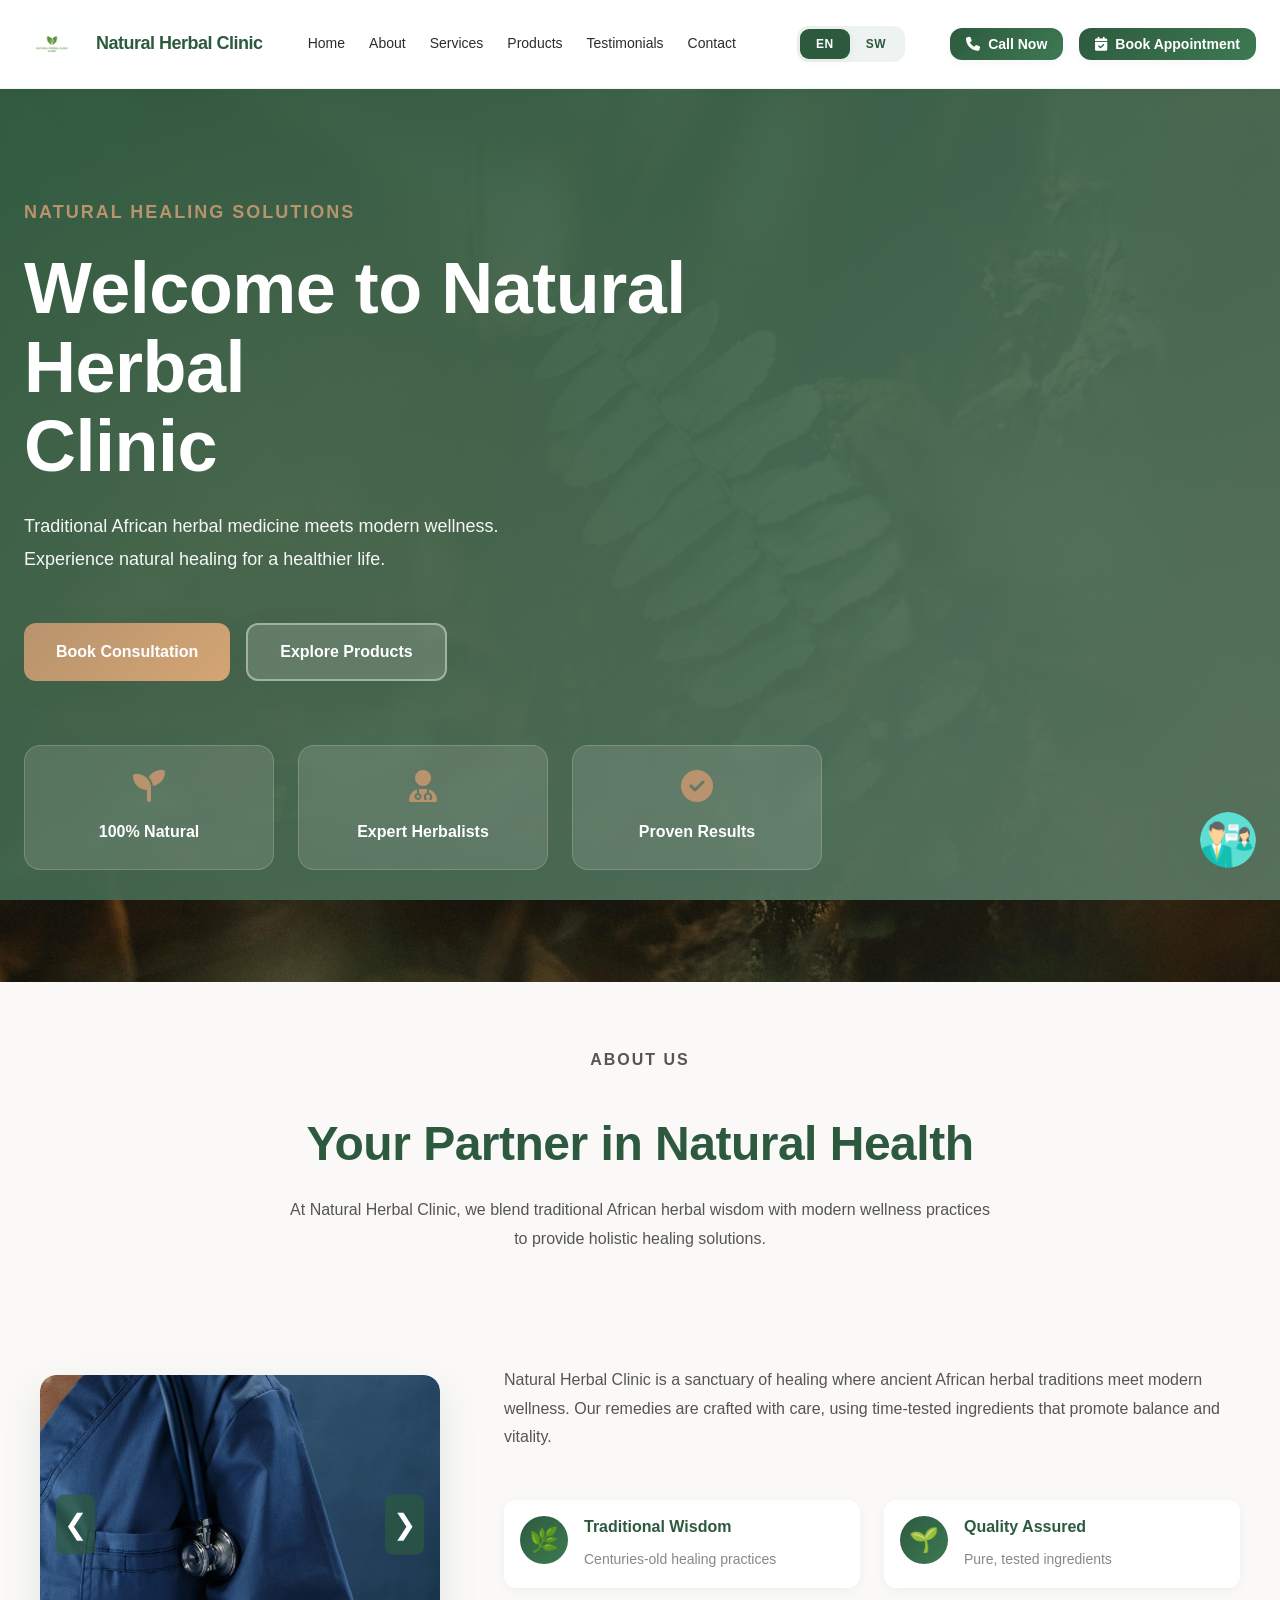
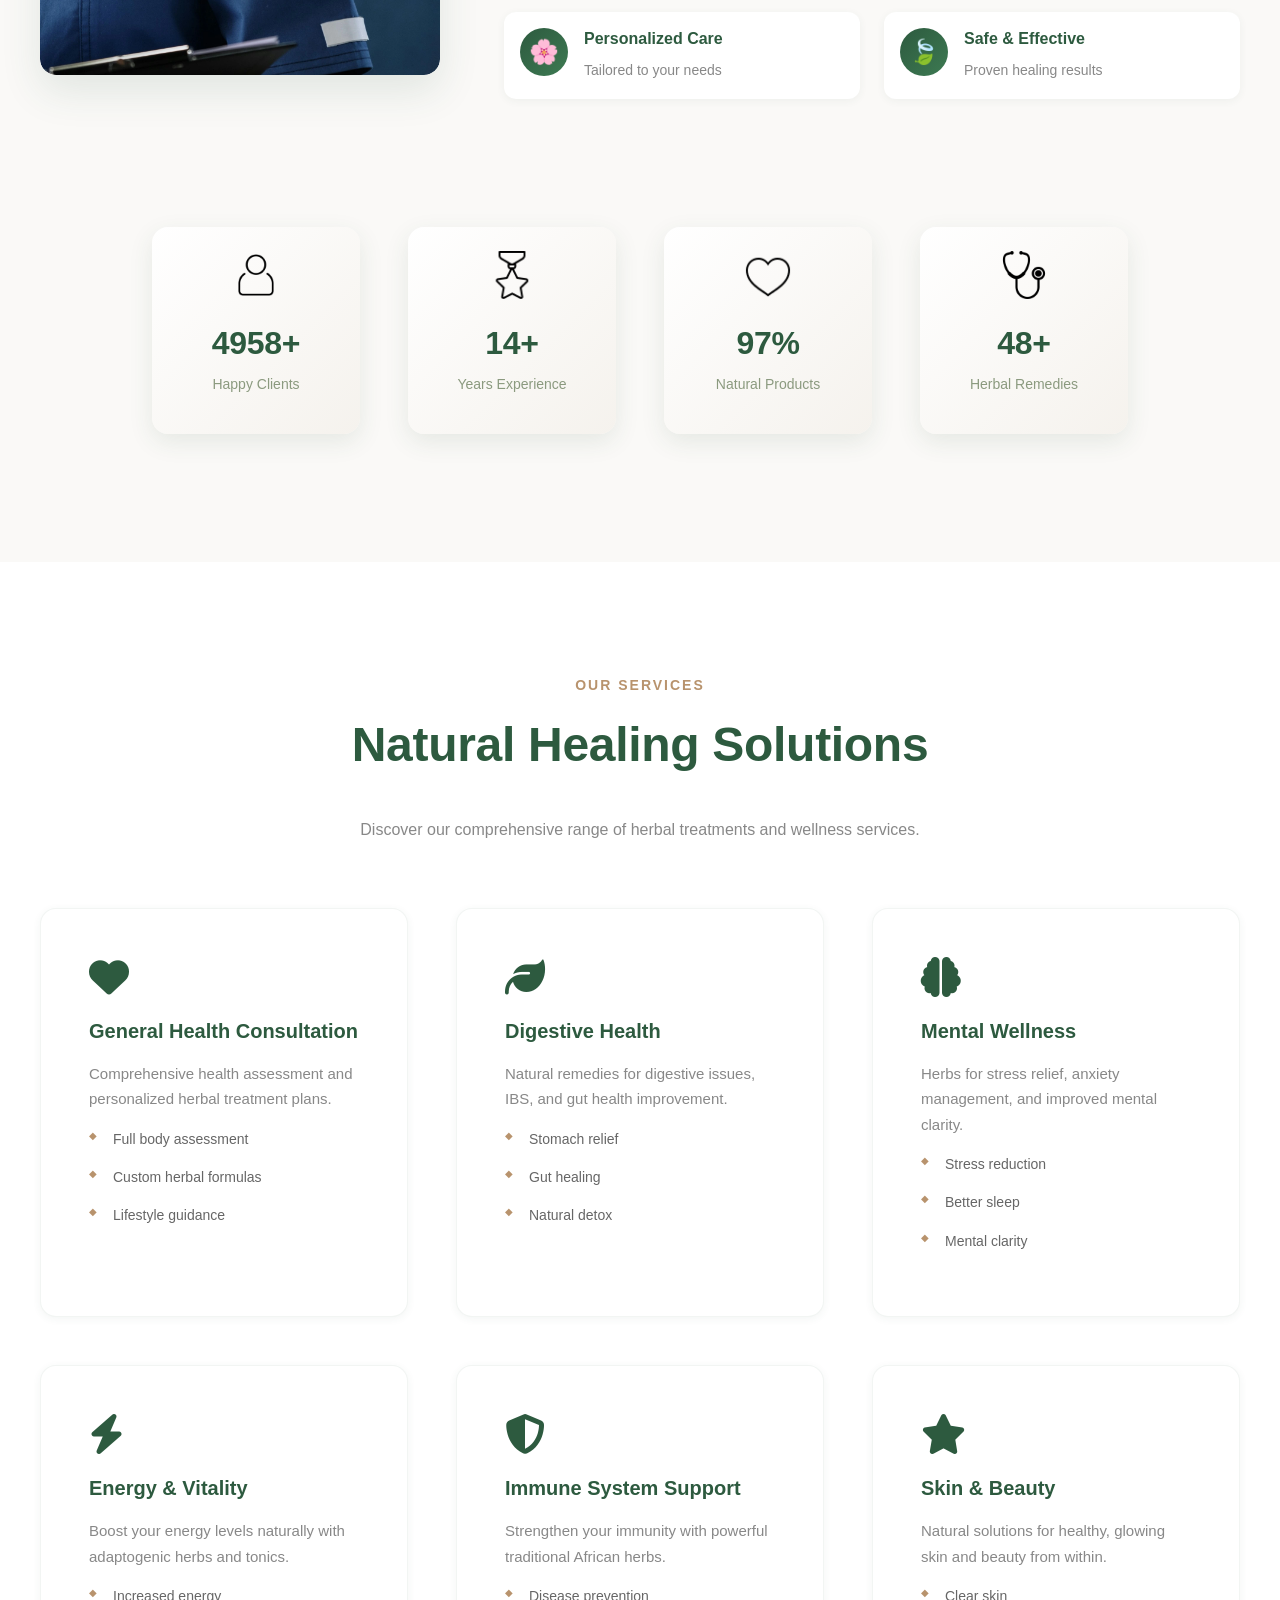
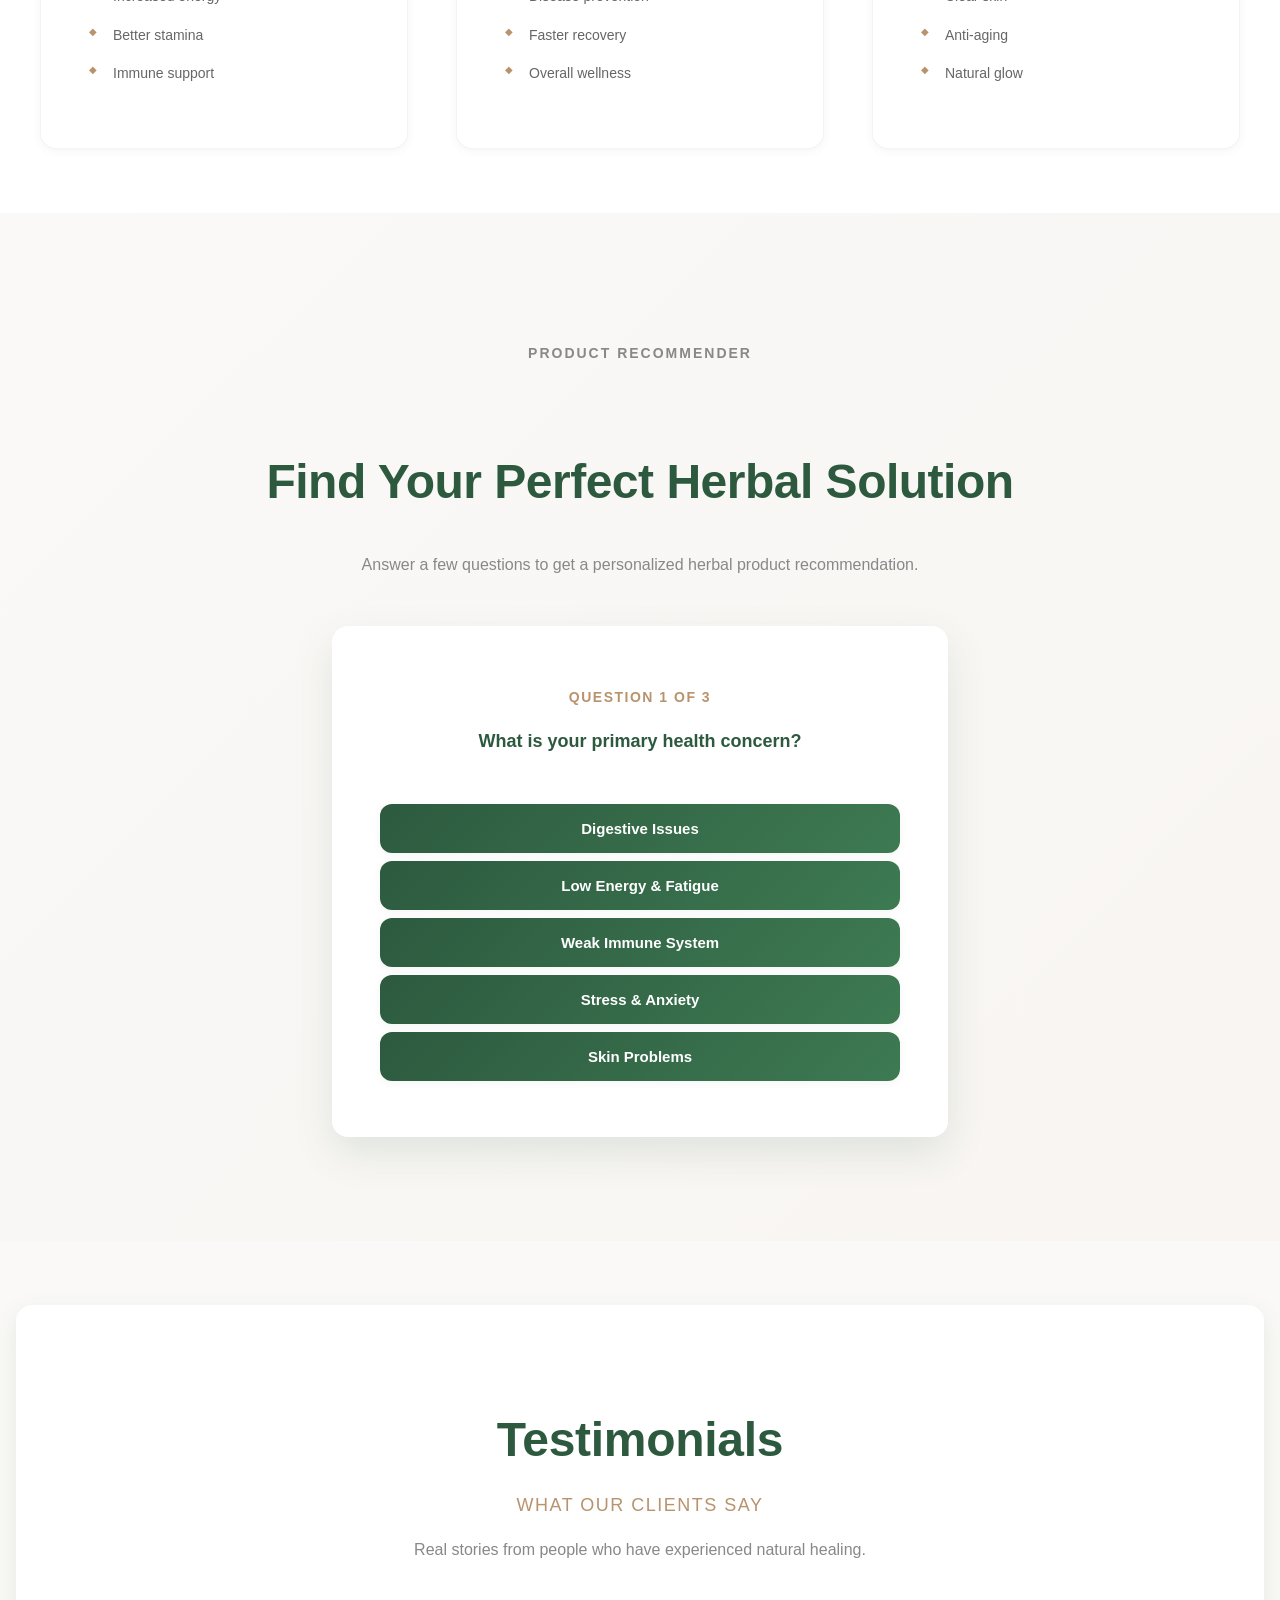
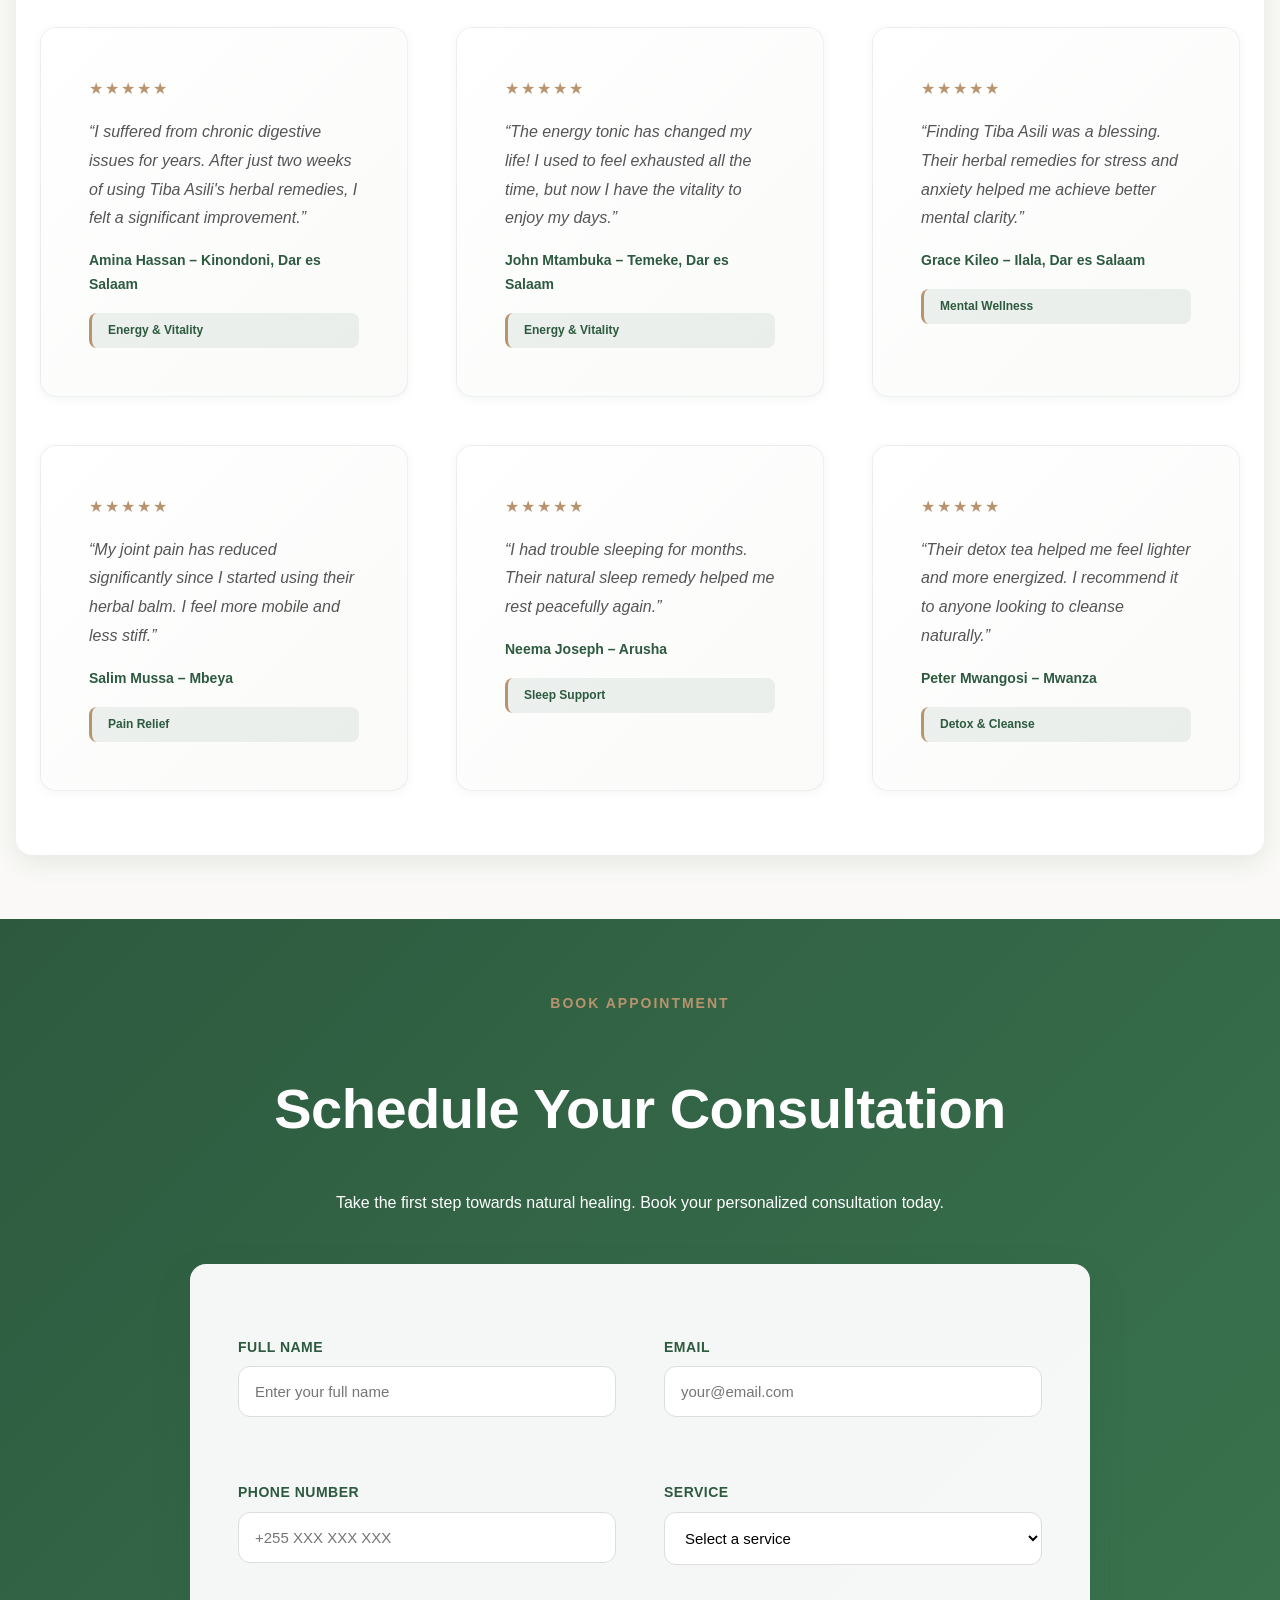
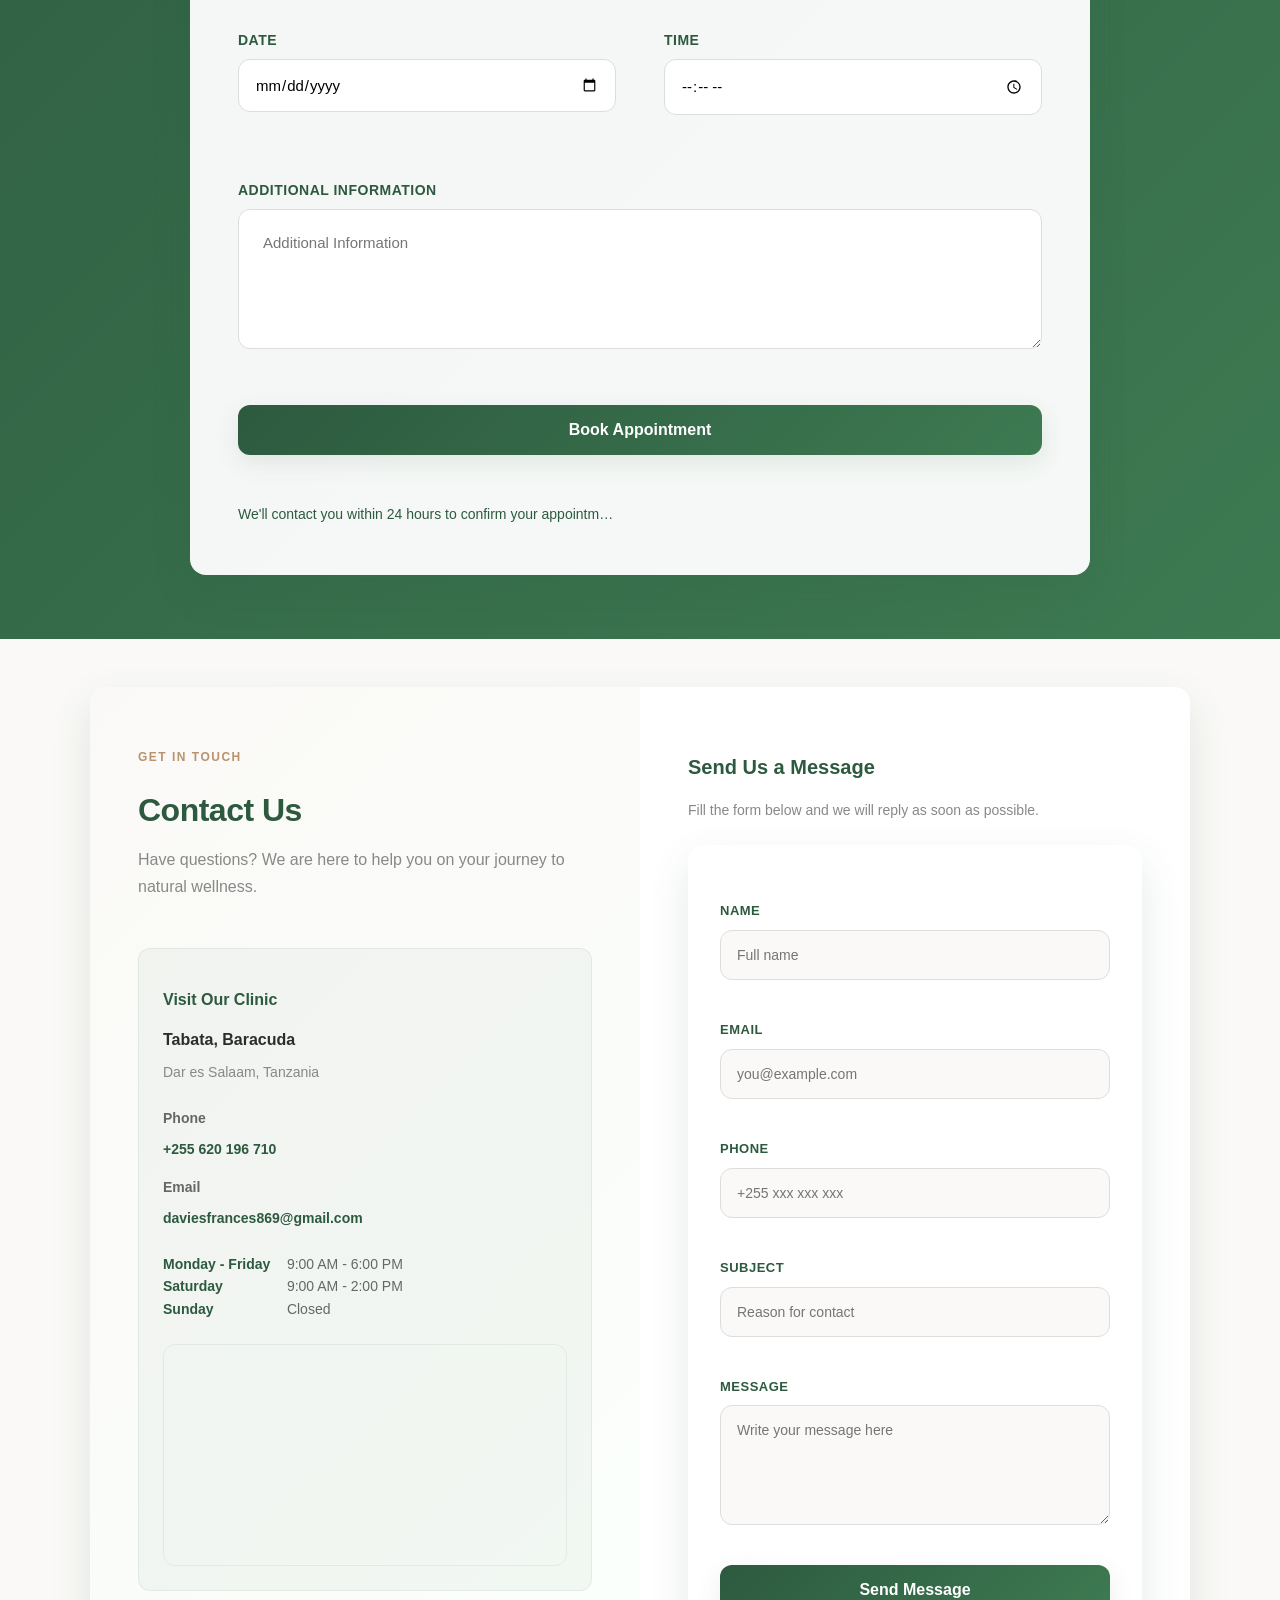
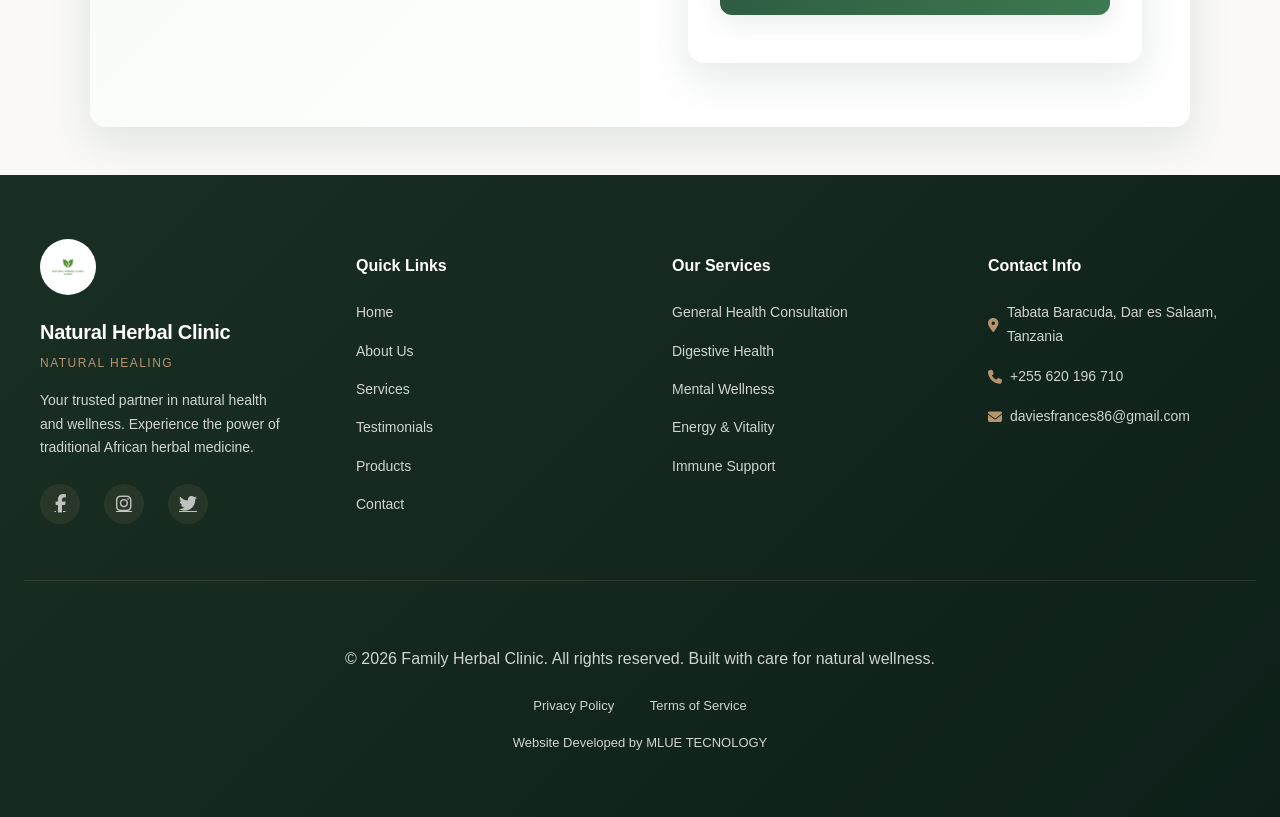
==== commit ebcc4965: "ubuyu" ====
--- a/index.html
+++ b/index.html
@@ -485,7 +485,7 @@
   <div class="footer-container">
     <!-- Brand & Social -->
     <div class="footer-brand">
-      <img src="Assets/logo.webp" alt="Family Herbal Clinic Logo" />
+      <img src="Assets/logo.webp" alt="Natural Herbal Clinic Logo" />
       <h2 id="h2-footer">Natural Herbal Clinic</h2>
       <p class="tagline">Natural Healing</p>
       <p class="footer-brand-description">Your trusted partner in natural health and wellness. Experience the power of traditional African herbal medicine.</p>
@@ -536,7 +536,7 @@
     <div class="footer-meta">
       <a href="privacy.html">Privacy Policy</a>
       <a href="term.html">Terms of Service</a>
-      <span>Website Developed by MLUE TECNOLOGY</span>
+      <span><a href="https://www.mluetechnology.me">Website Developed by MLUE TECNOLOGY</a></span>
     </div>
   </div>
 
--- a/style.css
+++ b/style.css
@@ -523,6 +523,7 @@
   .welcome-section {
     min-height: 70vh;
     padding: var(--space-2xl) var(--space-md);
+    background-attachment: scroll;
   }
 
   .features {
@@ -633,7 +634,7 @@
 
 .text-content {
   flex: 1;
-  min-width: 300px;
+  min-width: min(300px, 100%);
 }
 
 .text-content p {
@@ -988,7 +989,8 @@
   border-radius: var(--radius-lg);
   box-shadow: var(--shadow-lg);
   width: 100%;
-  max-width: 520px;
+  max-width: 100%;
+  box-sizing: border-box;
 }
 
 form h3 {
@@ -1007,6 +1009,7 @@
 
 form input, form select, form textarea {
   width: 100%;
+  box-sizing: border-box;
   padding: var(--space-md);
   margin-bottom: var(--space-md);
   border-radius: var(--radius-md);
@@ -1253,7 +1256,8 @@
 
 .appointment-form textarea {
   min-height: 140px;
-  width: 90%;
+  width: 100%;
+  box-sizing: border-box;
   resize: vertical;
   padding: var(--space-lg);
 }
@@ -1294,8 +1298,7 @@
 
 @media (max-width: 768px) {
   .appointment-booking {
-    height: 105vh;
-    overflow-y: auto;
+    height: auto;
     padding: var(--space-2xl) var(--space-lg);
   }
 
@@ -1327,8 +1330,7 @@
 
 @media (max-width: 480px) {
   .appointment-booking {
-    height: 105vh;
-    overflow-y: auto;
+    height: auto;
     padding: var(--space-lg);
   }
 
@@ -1712,13 +1714,20 @@
 
 #contact-right {
   padding: var(--space-3xl) var(--space-2xl);
-  margin-left: var(--space-2xl);
-  margin-right: var(--space-2xl);
   background: white;
 }
 
 #contact-form-card {
   max-width: 100%;
+}
+
+/* Center the contact form within its column with balanced spacing */
+#contact-right #contactForm {
+  max-width: 520px;
+  margin: 0 auto;
+  width: 100%;
+  padding: var(--space-xl);
+  box-sizing: border-box;
 }
 
 #form-title {
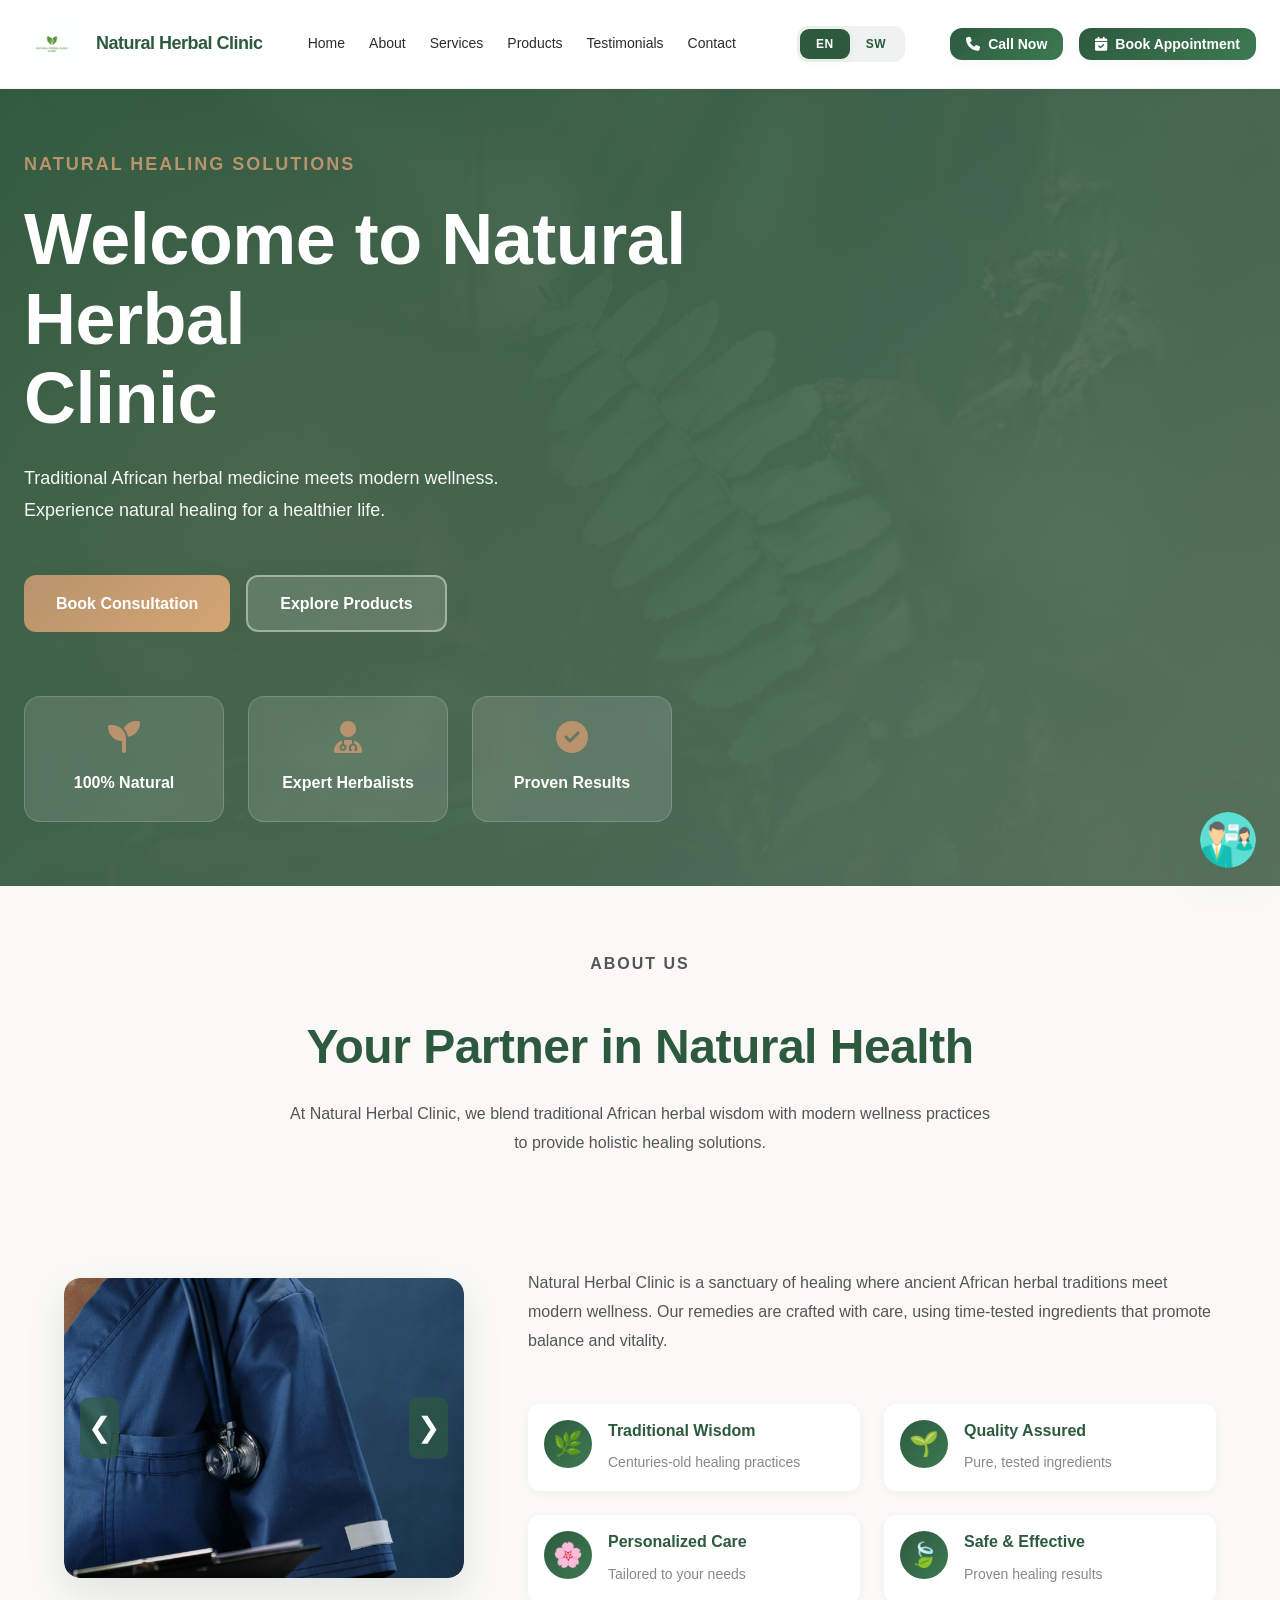
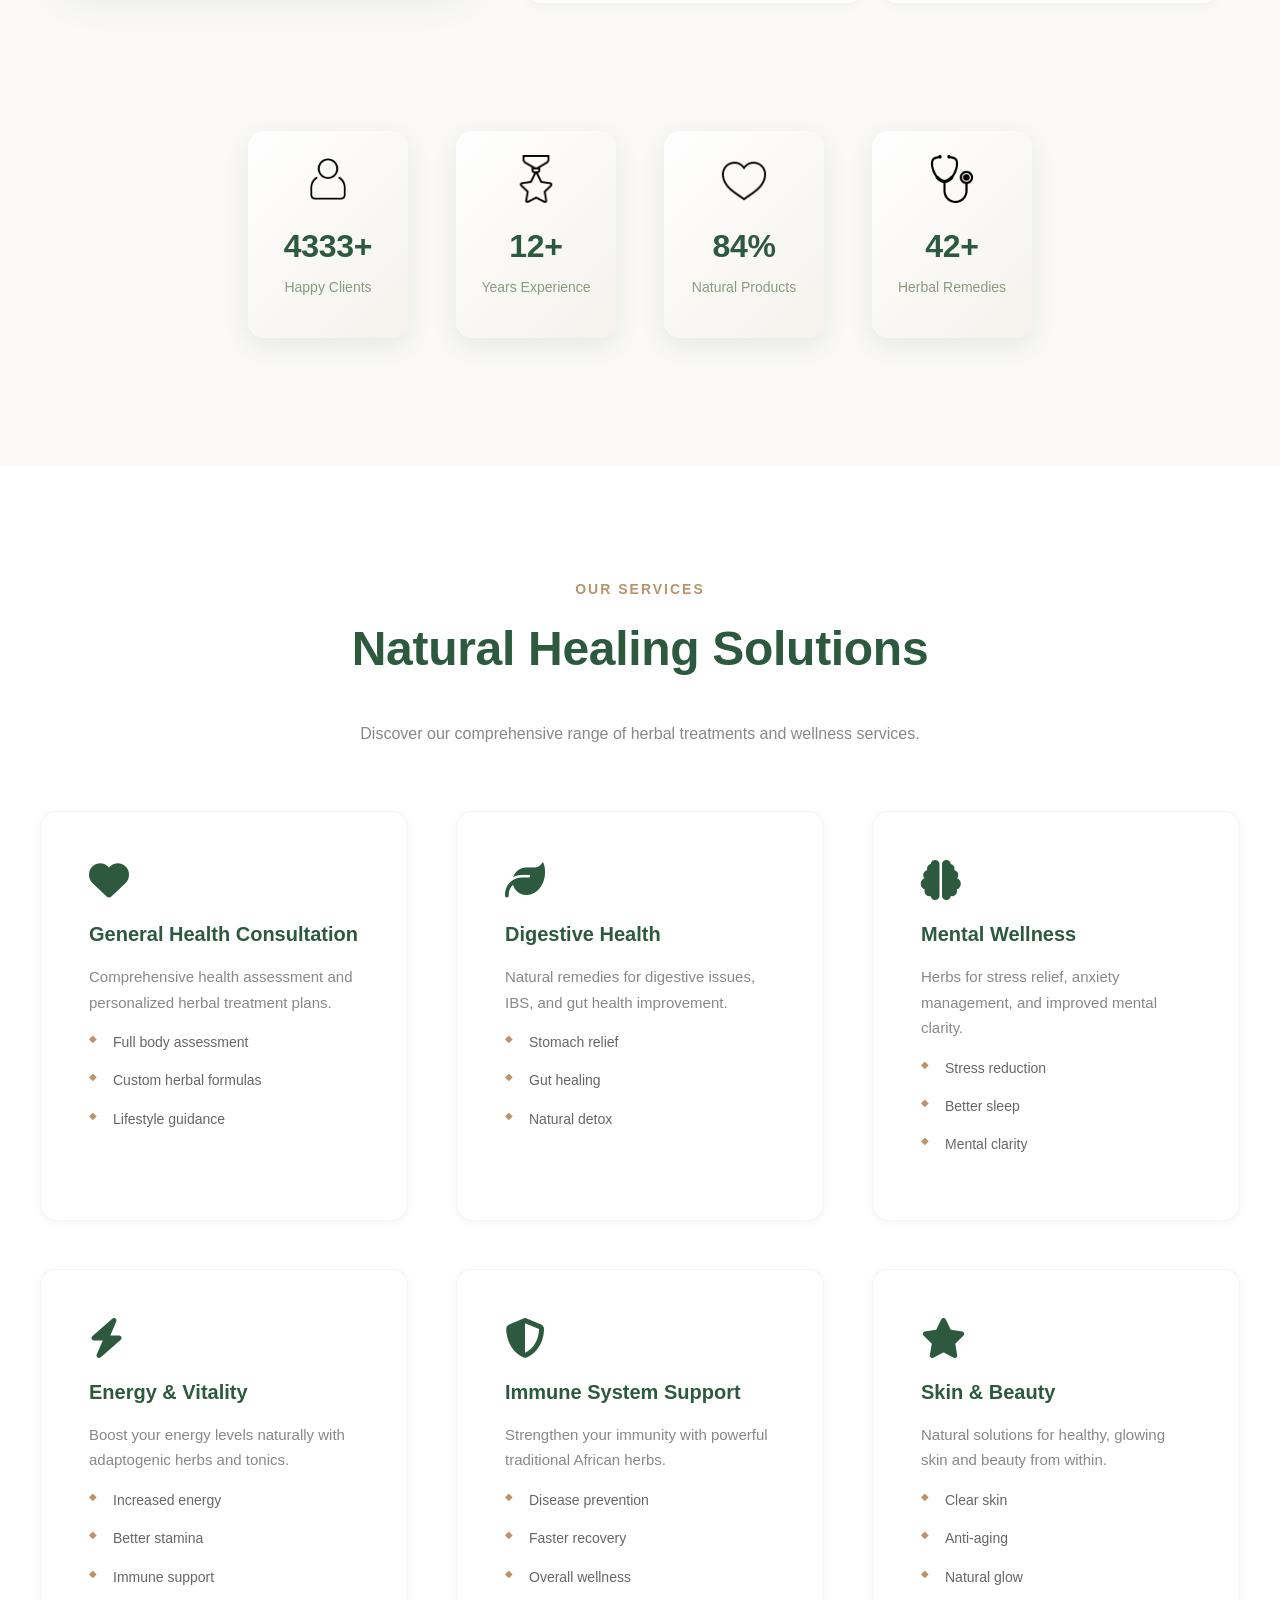
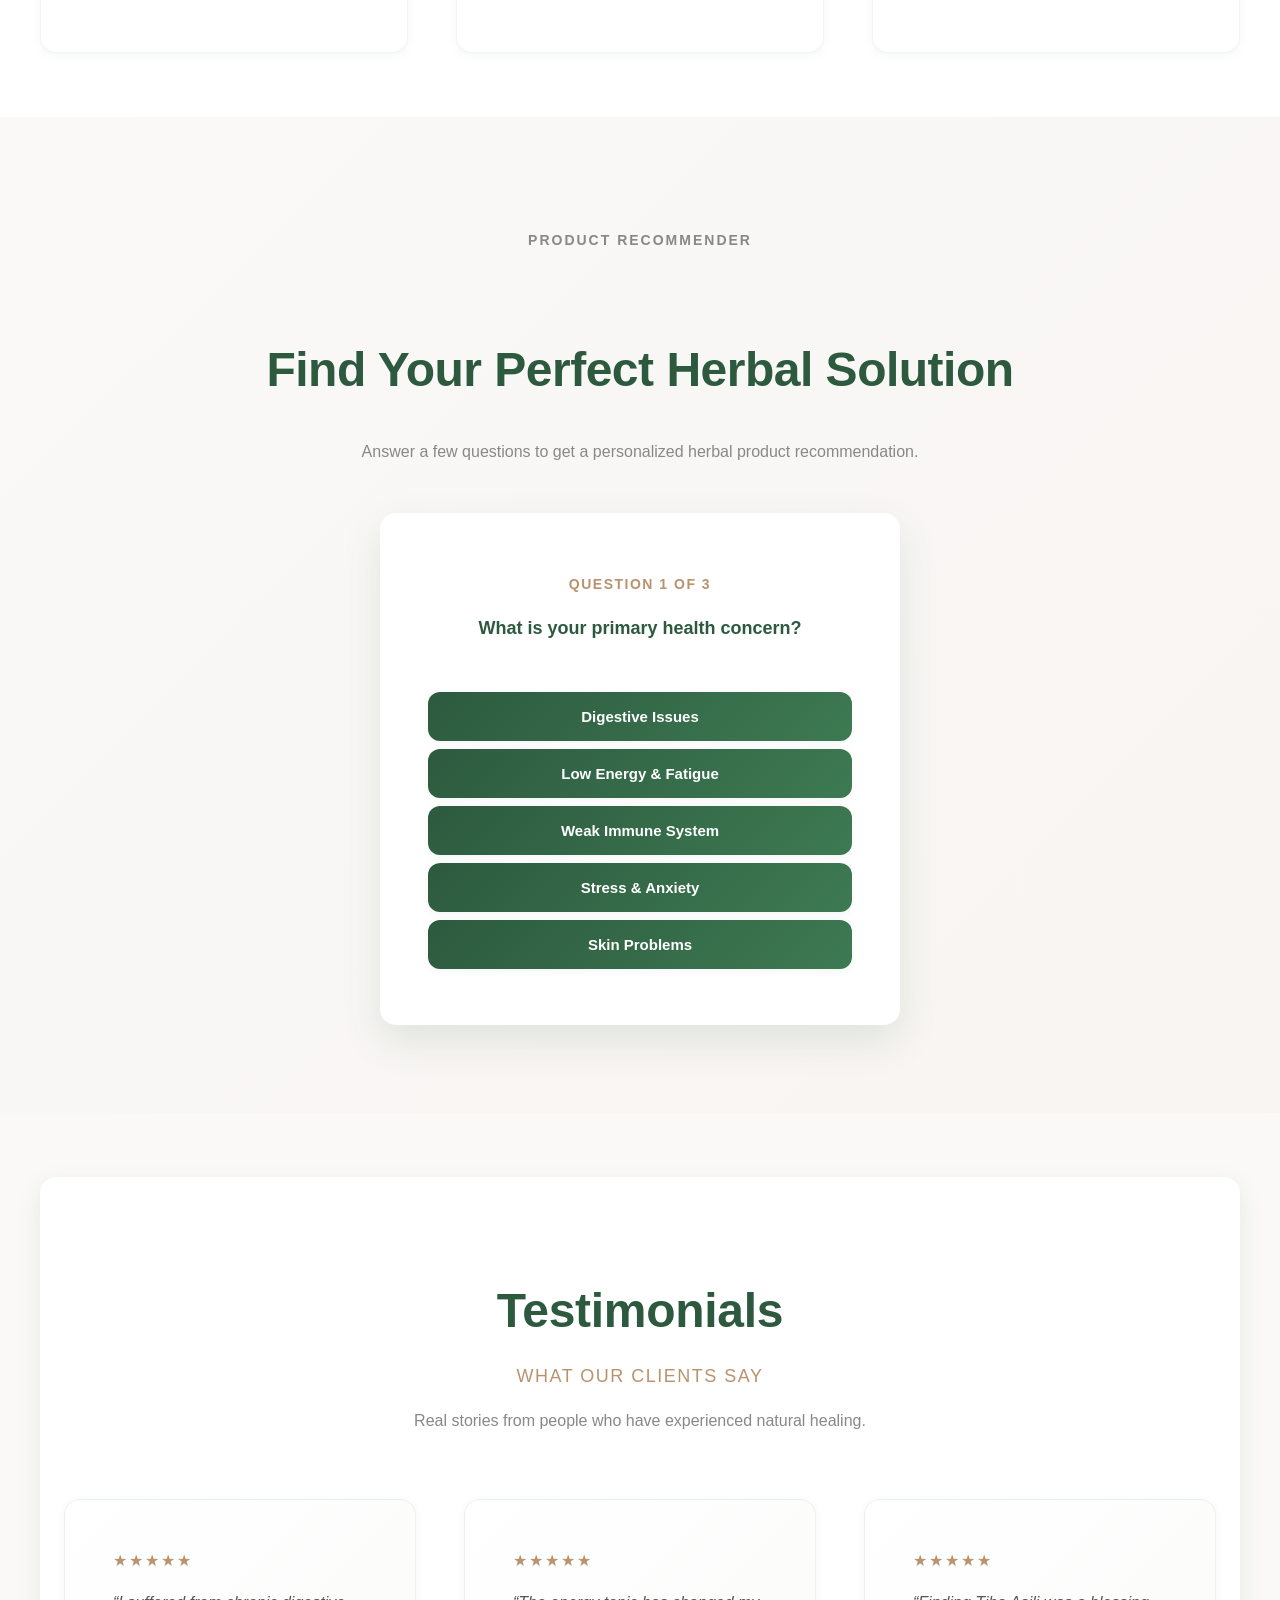
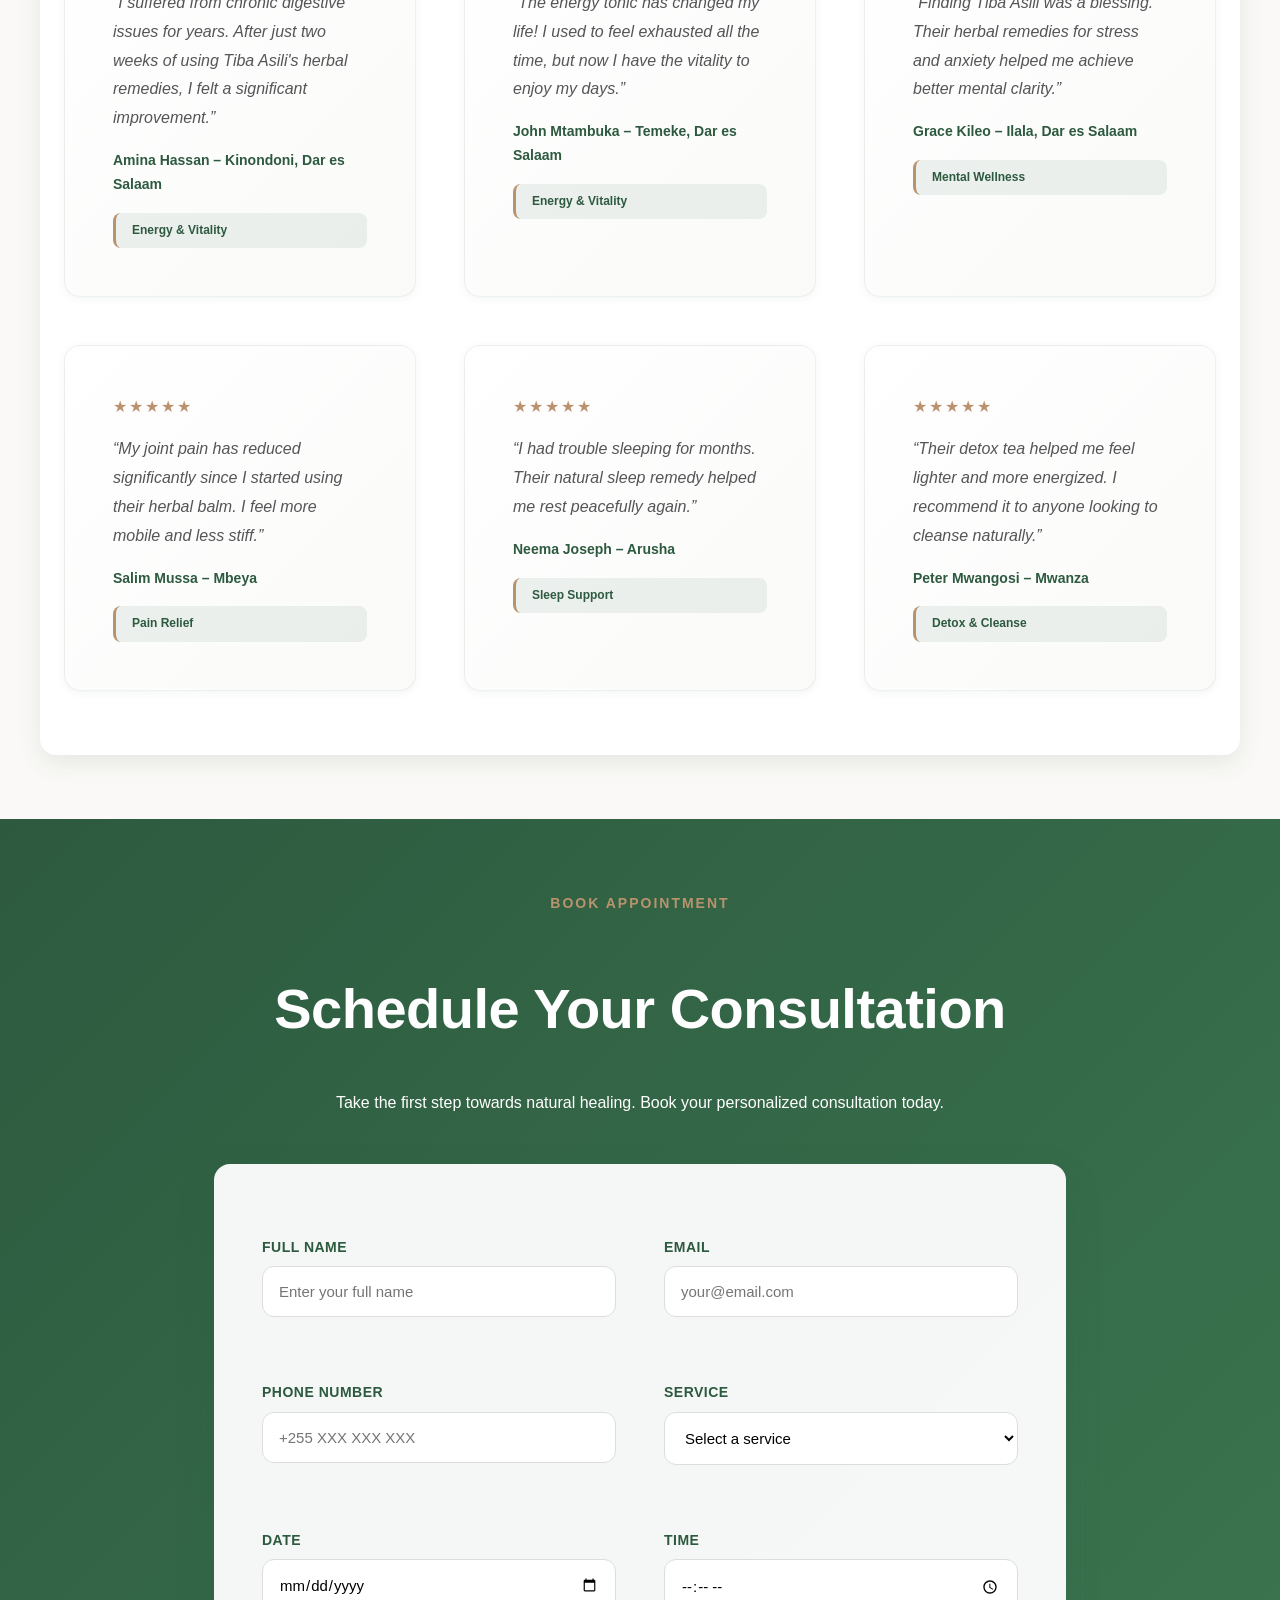
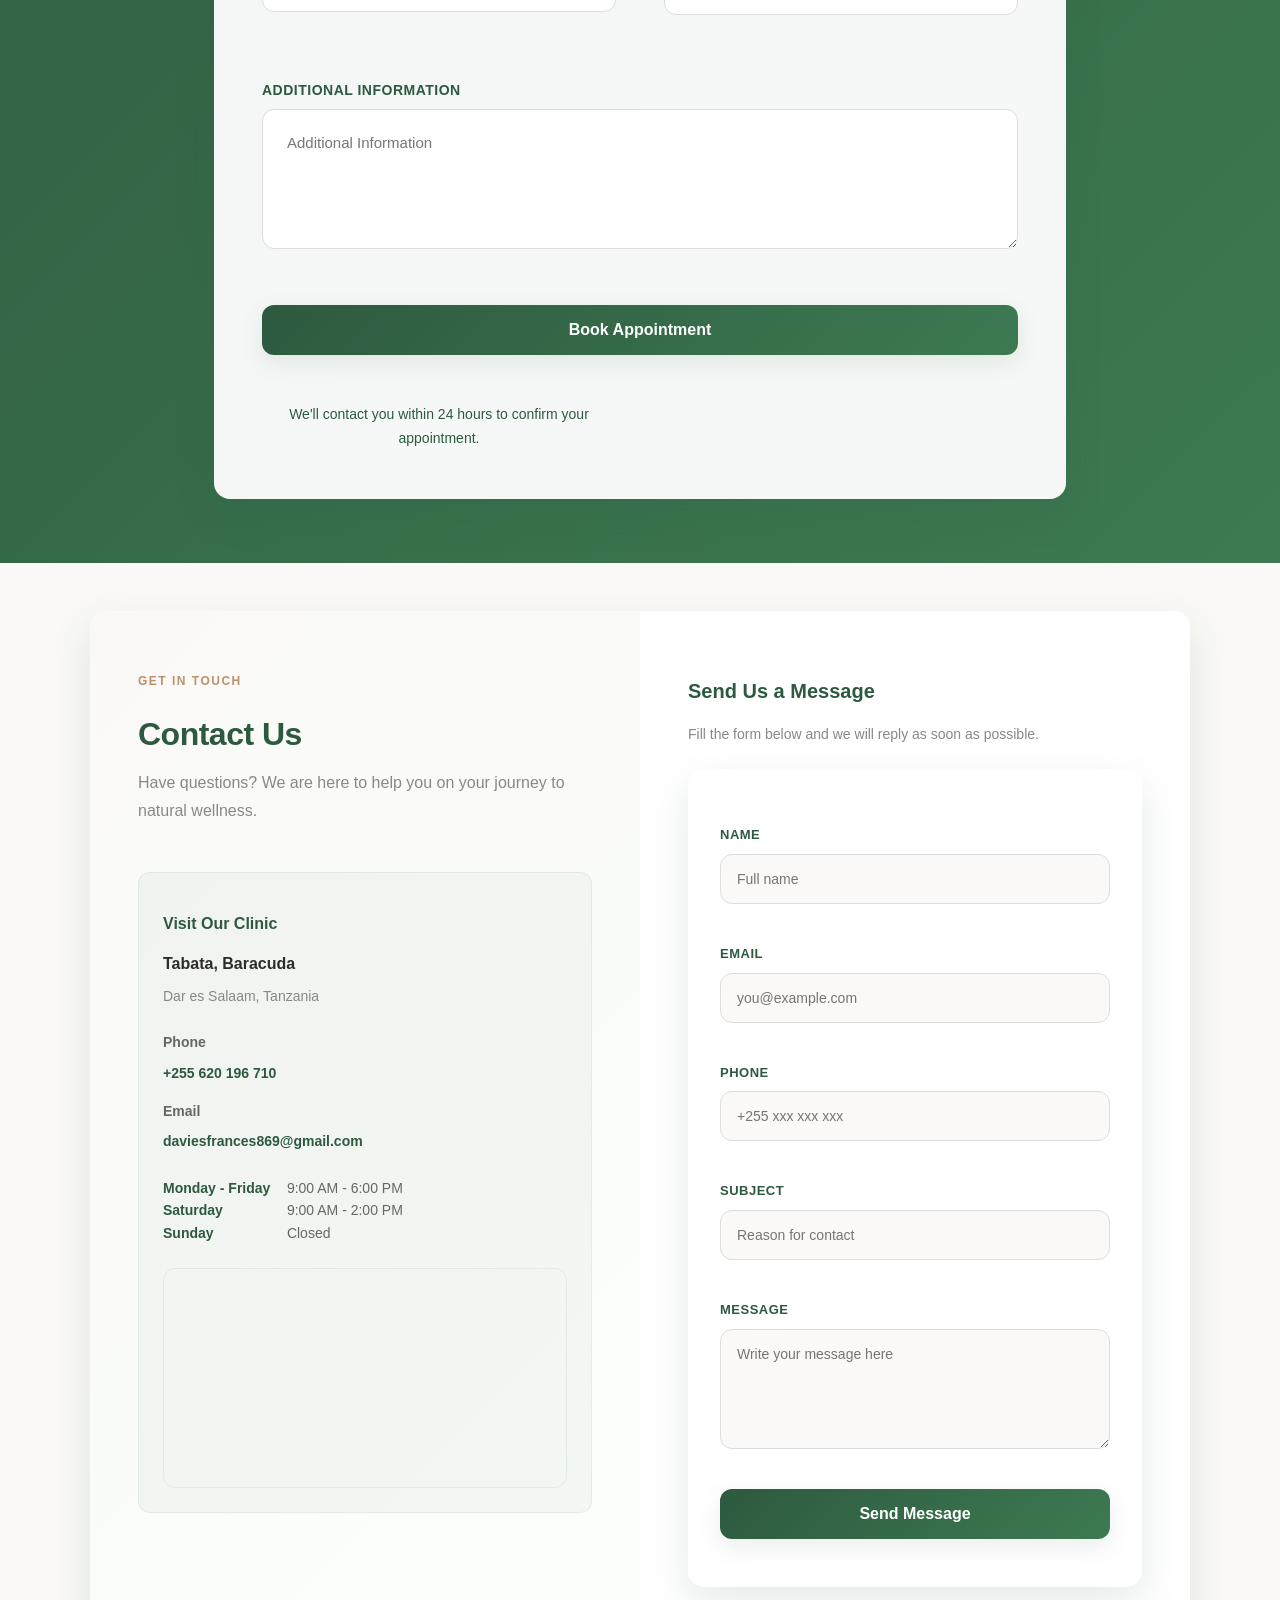
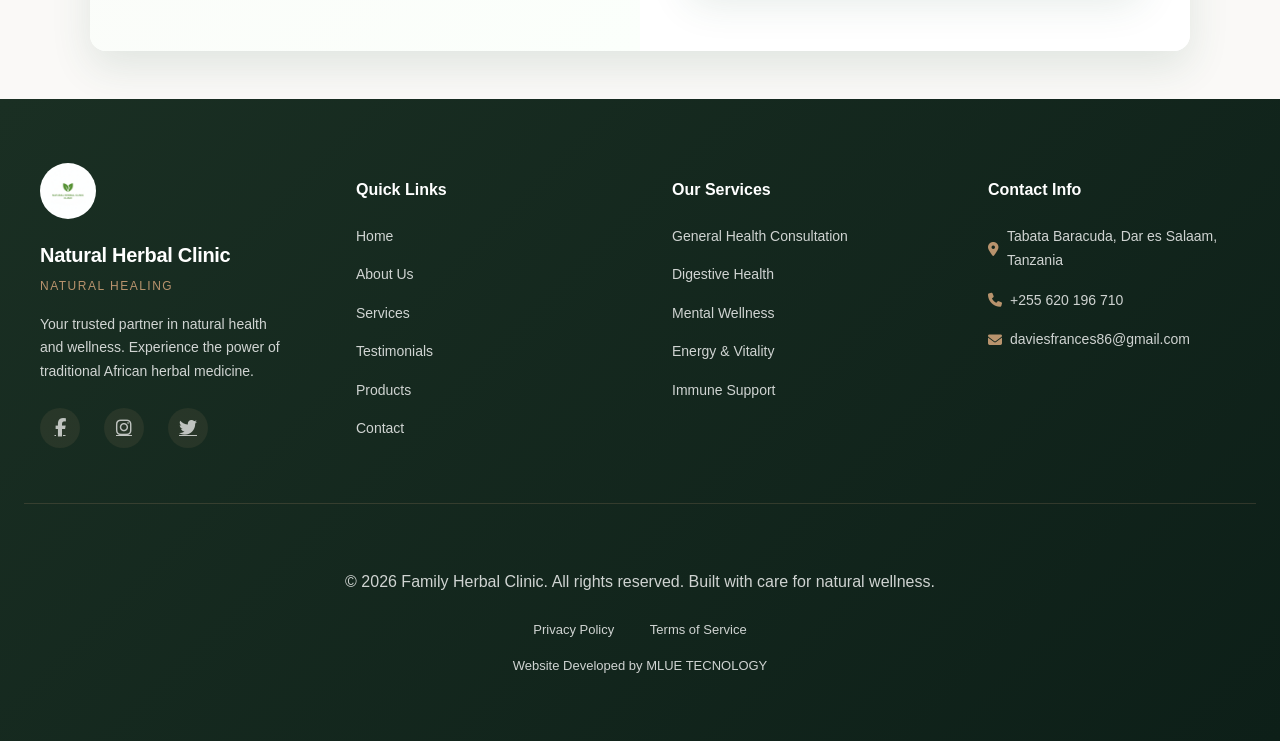
==== commit 21162695: "vita" ====
--- a/index.html
+++ b/index.html
@@ -3,7 +3,153 @@
 <head>
   <meta charset="UTF-8" />
   <meta name="viewport" content="width=device-width, initial-scale=1.0" />
-  <title>Natural Herbal Clinic</title>
+
+  <!-- ============================================================
+       SEO TITLE VARIATIONS — choose one, comment out the others
+       1. High CTR:        "Herbal Clinic Tanzania | Natural Herbal Clinic"   (46 chars)
+       2. Authority:       "Natural Herbal Clinic – Trusted Medicine, Tanzania" (50 chars)
+       3. Local Credibility: "Herbal & Natural Treatment Clinic in Tanzania"     (45 chars)
+  ============================================================ -->
+  <title>Herbal Clinic Tanzania | Natural Herbal Clinic</title>
+
+  <!-- ============================================================
+       PRIMARY META TAGS
+  ============================================================ -->
+  <!-- DESCRIPTION VARIATIONS (150–160 chars each):
+       1. High CTR:
+          "Natural Herbal Clinic in Tanzania offers expert herbal medicine, traditional African treatment & alternative care. 5000+ happy clients. Book your consultation today!"
+       2. Authority:
+          "Tanzania's leading herbal medicine clinic. We combine traditional African remedies with modern wellness to treat digestive issues, stress, skin & more. Visit us today."
+       3. Local Trust:
+          "Trusted herbal clinic in Dar es Salaam, Tanzania. Natural treatments, traditional herbal medicine & alternative care tailored to you. Call +255 620 196 710 to book."
+  -->
+  <meta name="description" content="Natural Herbal Clinic in Tanzania offers expert herbal medicine, traditional African treatment &amp; alternative care. 5000+ happy clients. Book your consultation today!" />
+
+  <meta name="keywords" content="herbal clinic Tanzania, natural herbal medicine Tanzania, traditional herbal treatment Dar es Salaam, alternative medicine Tanzania, herbal remedies Tanzania, natural treatment Tanzania, African herbal medicine" />
+
+  <meta name="author" content="Natural Herbal Clinic" />
+  <meta name="robots" content="index, follow, max-snippet:-1, max-image-preview:large, max-video-preview:-1" />
+
+  <!-- ============================================================
+       CANONICAL TAG
+  ============================================================ -->
+  <link rel="canonical" href="https://www.naturalherbaltanzania.co.tz/" />
+
+  <!-- ============================================================
+       GEO-TARGETING META TAGS — Tanzania
+  ============================================================ -->
+  <meta name="geo.region" content="TZ" />
+  <meta name="geo.placename" content="Dar es Salaam, Tanzania" />
+  <meta name="geo.position" content="-6.8160;39.2803" />
+  <meta name="ICBM" content="-6.8160, 39.2803" />
+  <meta name="language" content="en" />
+
+  <!-- ============================================================
+       OPEN GRAPH TAGS (Facebook, WhatsApp, LinkedIn)
+  ============================================================ -->
+  <meta property="og:type" content="website" />
+  <meta property="og:site_name" content="Natural Herbal Clinic" />
+  <meta property="og:title" content="Herbal Clinic Tanzania | Natural Herbal Clinic" />
+  <meta property="og:description" content="Tanzania's trusted herbal medicine clinic. Expert natural treatment, traditional African remedies &amp; alternative medicine. 5000+ happy clients. Book today." />
+  <meta property="og:url" content="https://www.naturalherbaltanzania.co.tz/" />
+  <meta property="og:image" content="https://www.naturalherbaltanzania.co.tz/Assets/logo.webp" />
+  <meta property="og:image:alt" content="Natural Herbal Clinic – Tanzania Herbal Medicine" />
+  <meta property="og:locale" content="en_TZ" />
+
+  <!-- ============================================================
+       TWITTER CARD TAGS
+  ============================================================ -->
+  <meta name="twitter:card" content="summary_large_image" />
+  <meta name="twitter:title" content="Herbal Clinic Tanzania | Natural Herbal Clinic" />
+  <meta name="twitter:description" content="Tanzania's trusted herbal medicine clinic. Expert natural treatment, traditional African remedies &amp; alternative medicine. 5000+ happy clients. Book today." />
+  <meta name="twitter:image" content="https://www.naturalherbaltanzania.co.tz/Assets/logo.webp" />
+  <meta name="twitter:image:alt" content="Natural Herbal Clinic – Tanzania Herbal Medicine" />
+
+  <!-- ============================================================
+       STRUCTURED DATA — JSON-LD (MedicalClinic + LocalBusiness)
+  ============================================================ -->
+  <script type="application/ld+json">
+  {
+    "@context": "https://schema.org",
+    "@type": ["MedicalClinic", "LocalBusiness"],
+    "name": "Natural Herbal Clinic",
+    "alternateName": "Natural Herbal Clinic Tanzania",
+    "description": "Natural Herbal Clinic offers traditional African herbal medicine, natural treatment, and alternative medicine services in Dar es Salaam, Tanzania.",
+    "url": "https://www.naturalherbaltanzania.co.tz/",
+    "logo": "https://www.naturalherbaltanzania.co.tz/Assets/logo.webp",
+    "image": "https://www.naturalherbaltanzania.co.tz/Assets/logo.webp",
+    "telephone": "+255620196710",
+    "email": "daviesfrances869@gmail.com",
+    "priceRange": "$$",
+    "currenciesAccepted": "TZS",
+    "paymentAccepted": "Cash, Mobile Money (M-Pesa, Tigo Pesa)",
+    "address": {
+      "@type": "PostalAddress",
+      "streetAddress": "Tabata, Baracuda",
+      "addressLocality": "Dar es Salaam",
+      "addressRegion": "Dar es Salaam",
+      "addressCountry": "TZ"
+    },
+    "geo": {
+      "@type": "GeoCoordinates",
+      "latitude": "-6.8160",
+      "longitude": "39.2803"
+    },
+    "openingHoursSpecification": [
+      {
+        "@type": "OpeningHoursSpecification",
+        "dayOfWeek": ["Monday", "Tuesday", "Wednesday", "Thursday", "Friday"],
+        "opens": "09:00",
+        "closes": "18:00"
+      },
+      {
+        "@type": "OpeningHoursSpecification",
+        "dayOfWeek": "Saturday",
+        "opens": "09:00",
+        "closes": "14:00"
+      }
+    ],
+    "hasMap": "https://www.google.com/maps?q=Tabata+Baracuda+Dar+es+Salaam+Tanzania",
+    "medicalSpecialty": "Alternative Medicine",
+    "availableService": [
+      {
+        "@type": "MedicalTherapy",
+        "name": "Herbal Medicine",
+        "description": "Traditional African herbal remedies and natural treatment plans"
+      },
+      {
+        "@type": "MedicalTherapy",
+        "name": "Digestive Health Treatment",
+        "description": "Natural herbal remedies for digestive issues and gut health"
+      },
+      {
+        "@type": "MedicalTherapy",
+        "name": "Mental Wellness",
+        "description": "Herbal solutions for stress relief, anxiety and improved mental clarity"
+      },
+      {
+        "@type": "MedicalTherapy",
+        "name": "Immune System Support",
+        "description": "Strengthening immunity with traditional African herbs"
+      }
+    ],
+    "aggregateRating": {
+      "@type": "AggregateRating",
+      "ratingValue": "5",
+      "reviewCount": "5000",
+      "bestRating": "5",
+      "worstRating": "1"
+    },
+    "sameAs": [
+      "https://www.facebook.com/naturalherbaltanzania",
+      "https://www.instagram.com/naturalherbaltanzania"
+    ]
+  }
+  </script>
+
+  <!-- ============================================================
+       STYLESHEETS
+  ============================================================ -->
   <link rel="stylesheet" href="style.css" />
   <link
     rel="stylesheet"
--- a/style.css
+++ b/style.css
@@ -43,6 +43,19 @@
 }
 
 /* RESET & TYPOGRAPHY SYSTEM */
+
+/* 1. Universal box-sizing — eliminates padding/border conflicts on every element.
+      Without this, width:100% + padding causes inputs/containers to overflow their parents. */
+*, *::before, *::after {
+  box-sizing: border-box;
+}
+
+/* 2. Prevent all images from exceeding their container width on any viewport. */
+img {
+  max-width: 100%;
+  height: auto;
+}
+
 html {
   scroll-behavior: smooth;
 }
@@ -53,6 +66,8 @@
   background-color: var(--color-light-bg);
   color: #2c2c2c;
   line-height: 1.6;
+  /* 3. Suppress horizontal scroll caused by any escaped element. */
+  overflow-x: hidden;
 }
 
 /* Typography Scale */
@@ -129,6 +144,9 @@
 
 .logo img {
   height: 56px;
+  /* Restore explicit height overridden by global img rule */
+  width: auto;
+  max-width: none;
   transition: transform var(--transition-normal);
 }
 
@@ -359,6 +377,28 @@
   }
 }
 
+/* 4. On very small screens (< 480px) collapse action buttons to icon-only to
+      prevent the navbar flex row from overflowing the viewport. */
+@media (max-width: 480px) {
+  .action-buttons button span[data-i18n] {
+    display: none;
+  }
+
+  .action-buttons button {
+    padding: var(--space-sm);
+    min-width: 36px;
+    justify-content: center;
+  }
+
+  .logo img {
+    height: 40px;
+  }
+
+  .brand h1 {
+    font-size: 14px;
+  }
+}
+
 @keyframes slideDown {
   from {
     opacity: 0;
@@ -493,7 +533,9 @@
   backdrop-filter: blur(8px);
   border: 1px solid rgba(255, 255, 255, 0.18);
   padding: var(--space-lg);
-  width: 200px;
+  /* 5. Replace fixed px width with a fluid equivalent.
+        min() keeps it at 200px on desktop but lets it fill 100% on narrow viewports. */
+  width: min(200px, 100%);
   text-align: center;
   border-radius: var(--radius-lg);
   color: white;
@@ -634,7 +676,11 @@
 
 .text-content {
   flex: 1;
-  min-width: min(300px, 100%);
+  /* 6. min-width:0 overrides flex's implicit min-width:auto, preventing the flex
+        child from blowing out its container when text/content is wide. */
+  min-width: 0;
+  /* Soft lower bound — wraps to new row when container is narrower than 300px. */
+  width: min(300px, 100%);
 }
 
 .text-content p {
@@ -711,7 +757,9 @@
 
 .highlight-box {
   text-align: center;
-  width: 160px;
+  /* 7. Fluid width: stays 160px on desktop, fills available space on mobile.
+        The wrapping flex parent (highlights) already has flex-wrap:wrap. */
+  width: min(160px, calc(50% - var(--space-lg)));
   padding: var(--space-lg);
   border-radius: var(--radius-lg);
   background: linear-gradient(135deg, white 0%, var(--color-cream) 100%);
@@ -790,7 +838,9 @@
 
 .service-grid {
   display: grid;
-  grid-template-columns: repeat(auto-fit, minmax(300px, 1fr));
+  /* 8. min() clamps the minimum track width to 100% of the container when the
+        viewport is too narrow for 300px columns, eliminating grid overflow. */
+  grid-template-columns: repeat(auto-fit, minmax(min(300px, 100%), 1fr));
   gap: var(--space-2xl);
   padding: 0;
   max-width: 1200px;
@@ -1098,7 +1148,9 @@
 
 .testimonial-grid {
   display: grid;
-  grid-template-columns: repeat(auto-fit, minmax(320px, 1fr));
+  /* 9. Same pattern as service-grid — prevents 320px min from forcing overflow
+        on viewports narrower than ~340px (320px column + grid padding). */
+  grid-template-columns: repeat(auto-fit, minmax(min(320px, 100%), 1fr));
   gap: var(--space-2xl);
 }
 
@@ -1210,7 +1262,9 @@
   margin-top: var(--space-2xl);
   box-shadow: var(--shadow-lg);
   width: 100%;
-  max-width: 1400px;
+  /* 10. Was 1400px — far wider than its 900px parent, causing computed overflow.
+         100% respects the parent's constrained width at all breakpoints. */
+  max-width: 100%;
   margin-left: auto;
   margin-right: auto;
   box-sizing: border-box;
@@ -1244,6 +1298,11 @@
   background: white;
   transition: all var(--transition-normal);
   font-family: inherit;
+  /* 11. Ensure individual fields cannot exceed their grid cell.
+         box-sizing:border-box is now global but kept explicit here for clarity. */
+  width: 100%;
+  box-sizing: border-box;
+  max-width: 100%;
 }
 
 .appointment-form input:focus,
@@ -1290,7 +1349,9 @@
   text-align: center !important;
   padding: var(--space-lg) 0 0 0;
   margin: 0 auto;
-  white-space: nowrap;
+  /* 15. nowrap on a full-sentence creates a forced overflow on mobile.
+         Use normal wrapping on desktop too; the text is short enough. */
+  white-space: normal;
   overflow: hidden;
   text-overflow: ellipsis;
   max-width: 100%;
@@ -1310,6 +1371,15 @@
     grid-template-columns: 1fr;
     padding: var(--space-lg);
     margin-top: var(--space-lg);
+    overflow: hidden;
+  }
+
+  .appointment-form input,
+  .appointment-form select,
+  .appointment-form textarea {
+    width: 100%;
+    box-sizing: border-box;
+    max-width: 100%;
   }
 
   .appointment-form .full-width {
@@ -1341,6 +1411,15 @@
   .appointment-form {
     padding: var(--space-md);
     row-gap: var(--space-md);
+    overflow: hidden;
+  }
+
+  .appointment-form input,
+  .appointment-form select,
+  .appointment-form textarea {
+    width: 100%;
+    box-sizing: border-box;
+    max-width: 100%;
   }
 
   .appointment-form textarea {
@@ -1402,7 +1481,8 @@
 
 .footer-container {
   display: grid;
-  grid-template-columns: repeat(auto-fit, minmax(240px, 1fr));
+  /* 12. Prevent footer columns from enforcing 240px minimum on narrow viewports. */
+  grid-template-columns: repeat(auto-fit, minmax(min(240px, 100%), 1fr));
   gap: var(--space-3xl);
   max-width: 1200px;
   margin: 0 auto;
@@ -1832,11 +1912,25 @@
 @media (max-width: 968px) {
   .contact-wrap {
     grid-template-columns: 1fr;
-    margin: var(--space-lg);
+    /* 13. Constrain horizontal margin so the card never pokes outside the viewport. */
+    margin: var(--space-lg) var(--space-md);
+    /* Ensure the card itself doesn't exceed the viewport width. */
+    max-width: calc(100vw - var(--space-md) * 2);
   }
 
   #contact-map-wrap {
     height: 280px;
+  }
+
+  /* 14. Reduce the heavy 48px horizontal padding on the right column at tablet/mobile
+         so the form inputs don't get squeezed into a tiny sliver or overflow. */
+  #contact-right {
+    padding: var(--space-2xl) var(--space-lg);
+  }
+
+  #contact-right #contactForm {
+    padding: var(--space-lg);
+    max-width: 100%;
   }
 }
 
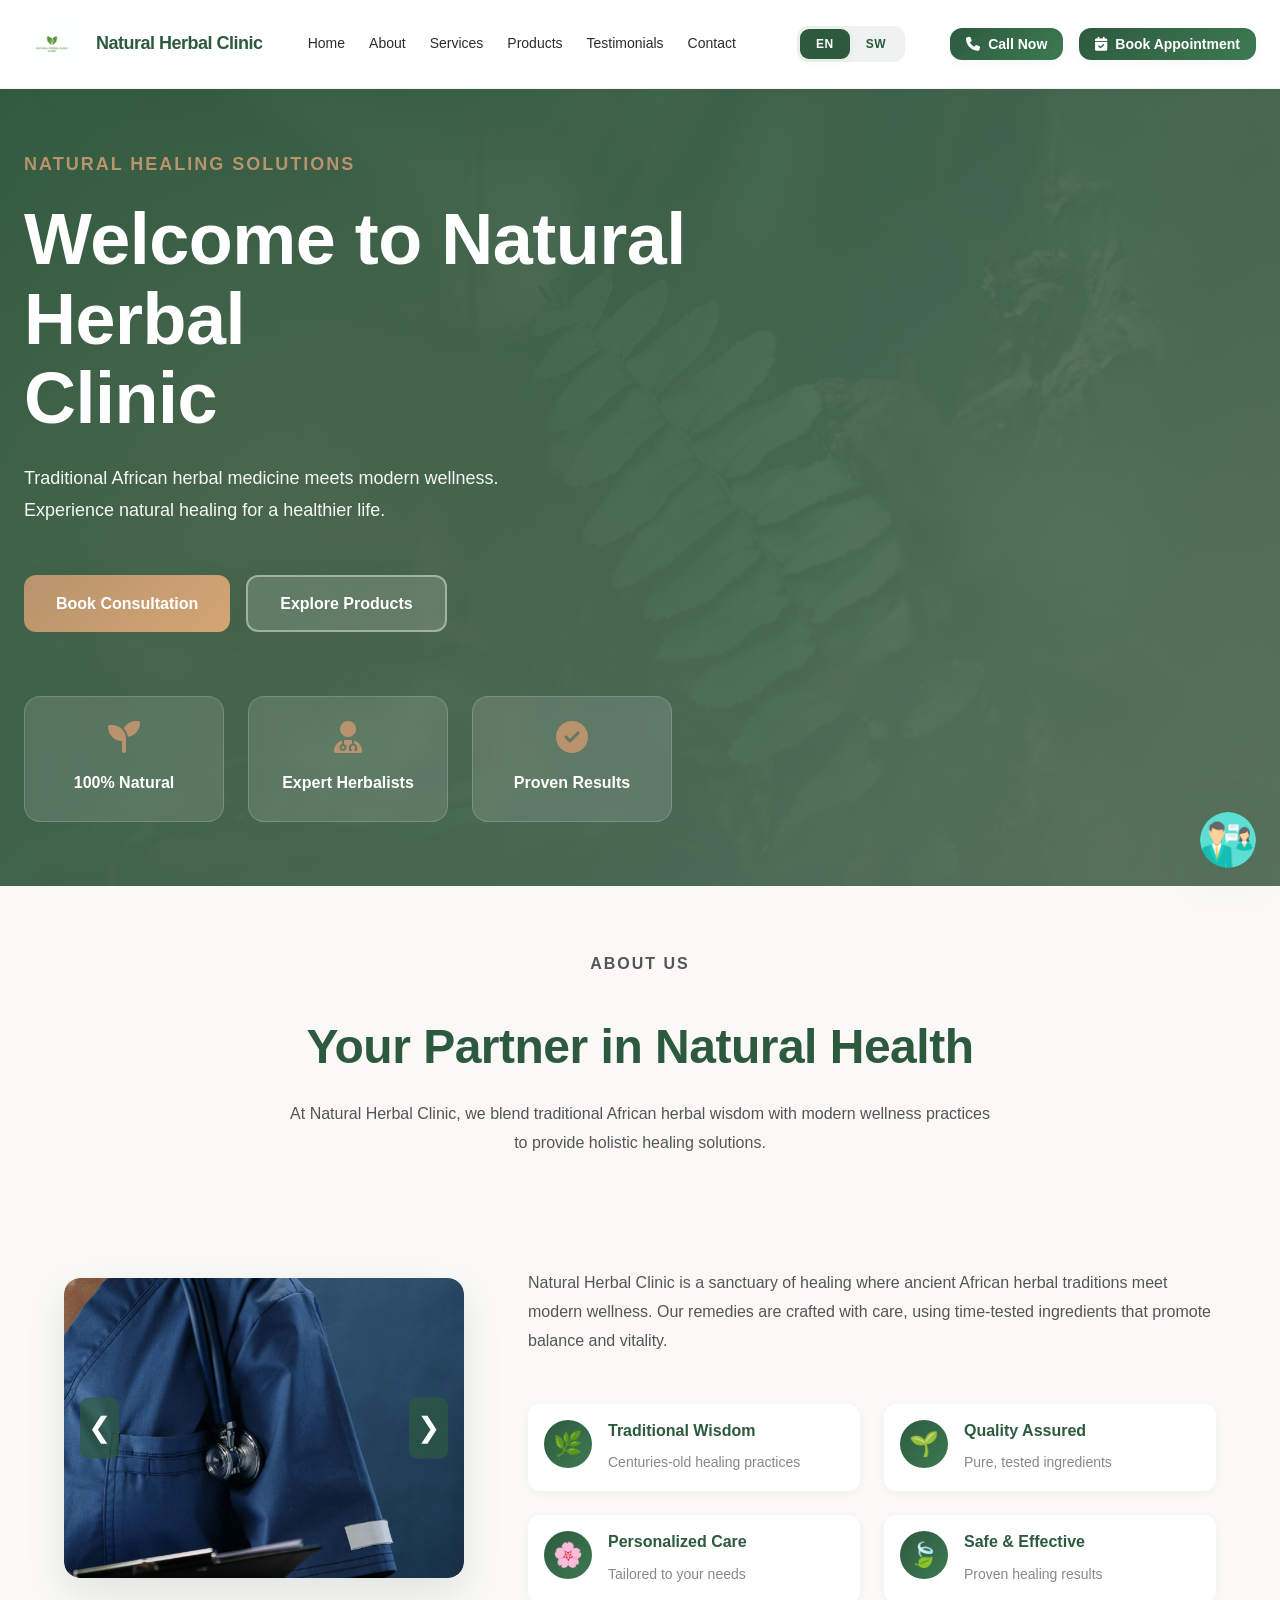
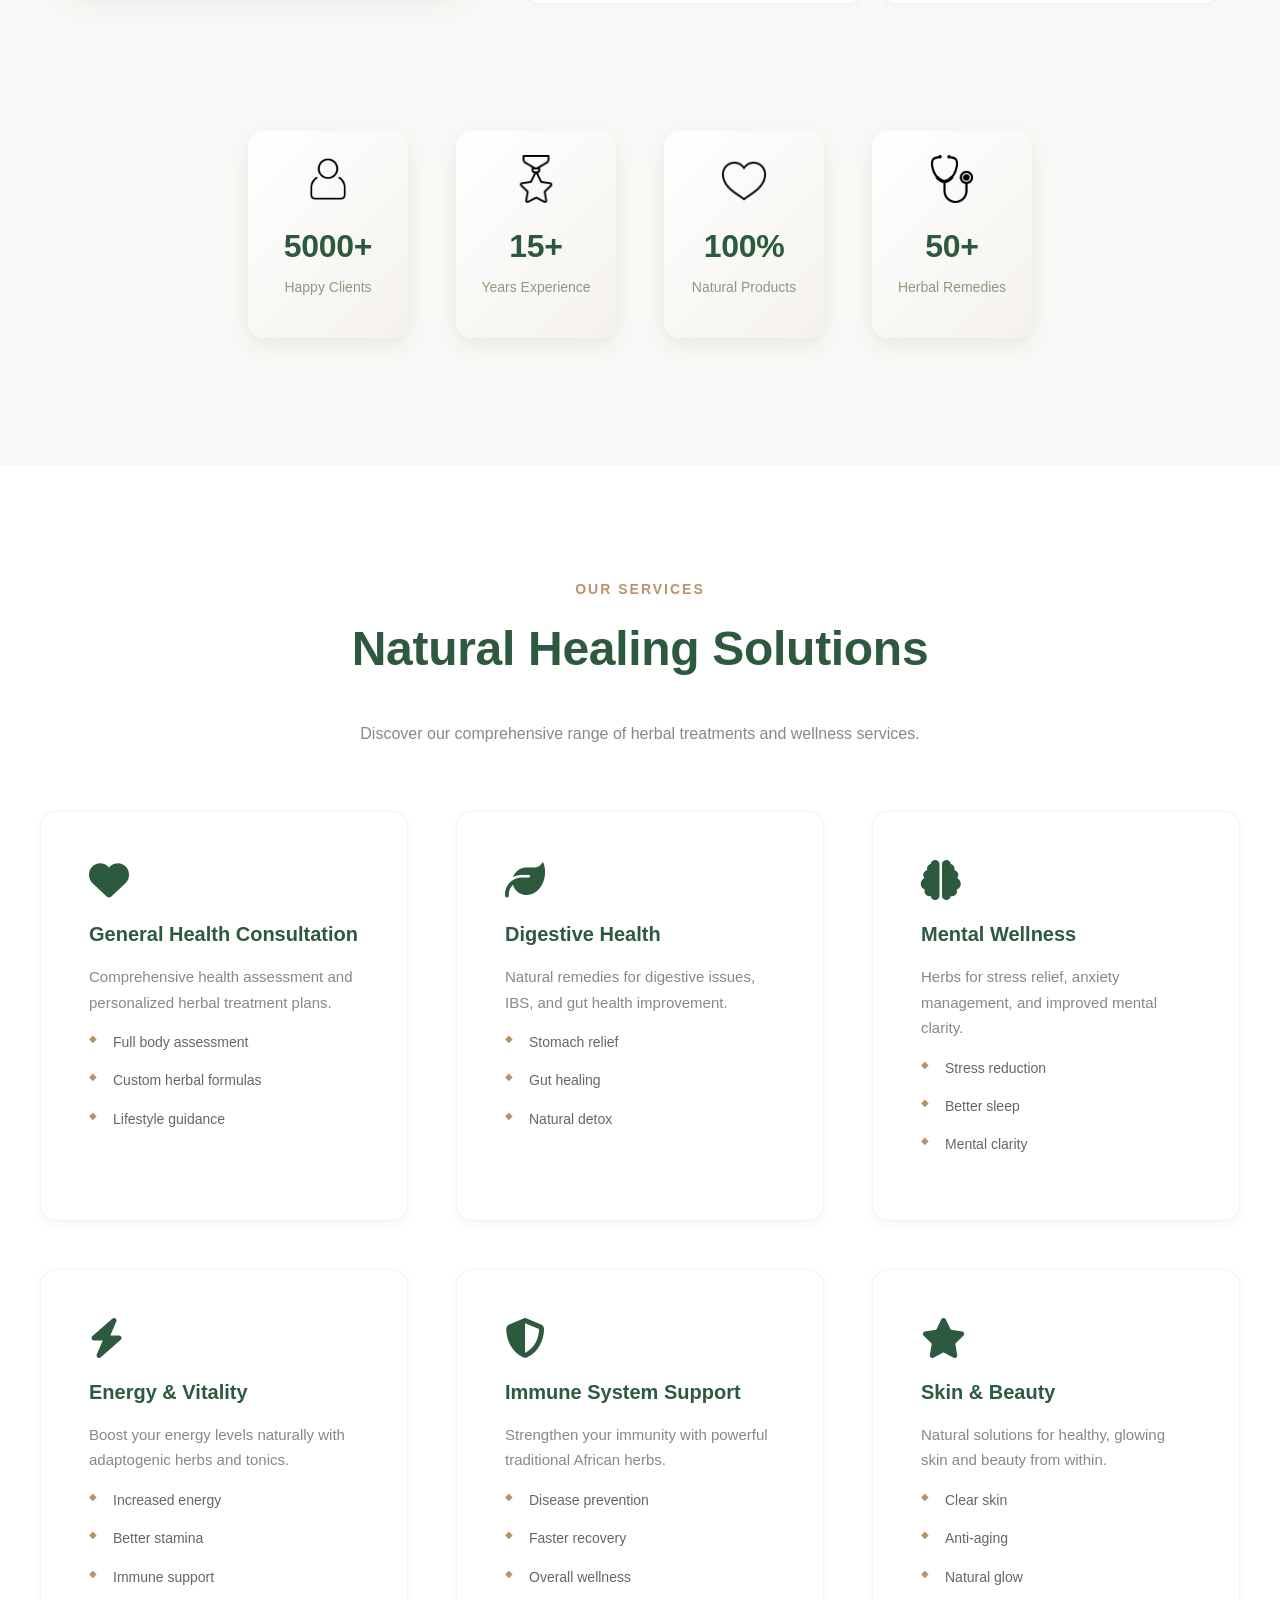
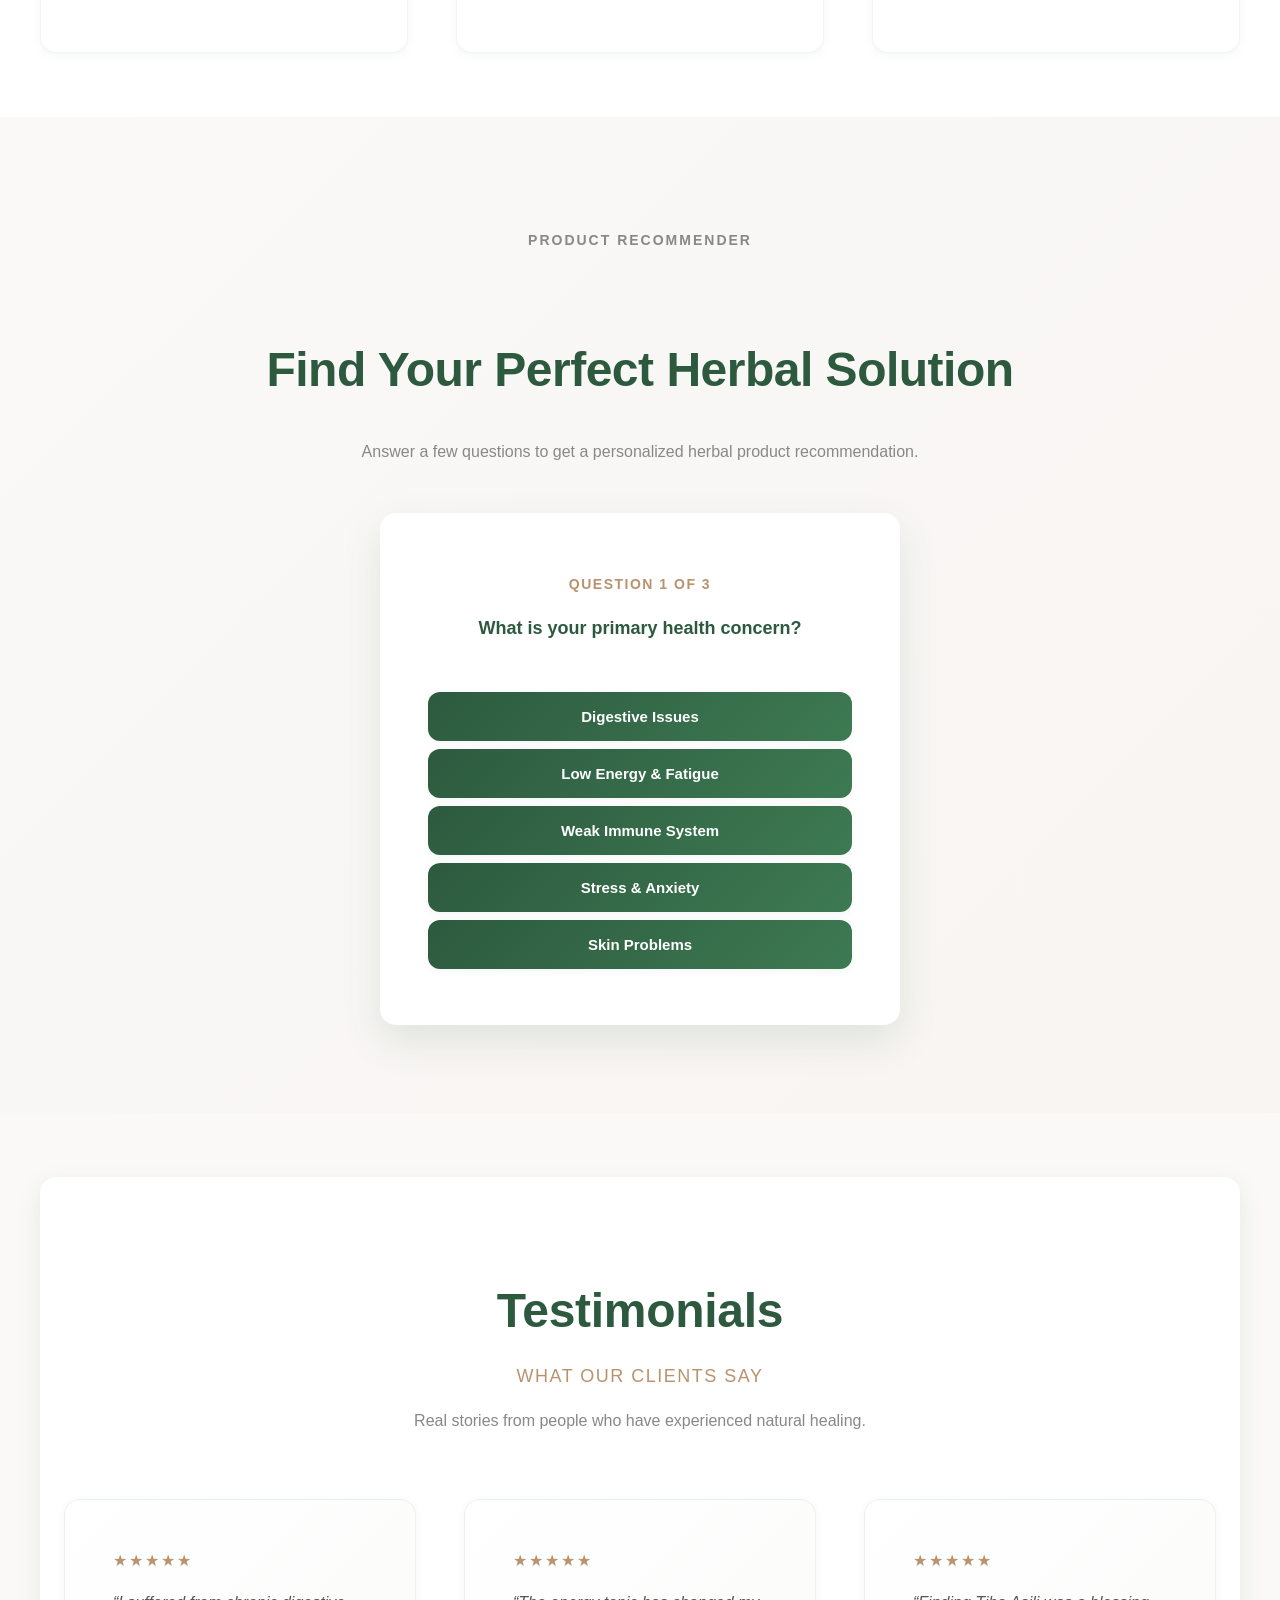
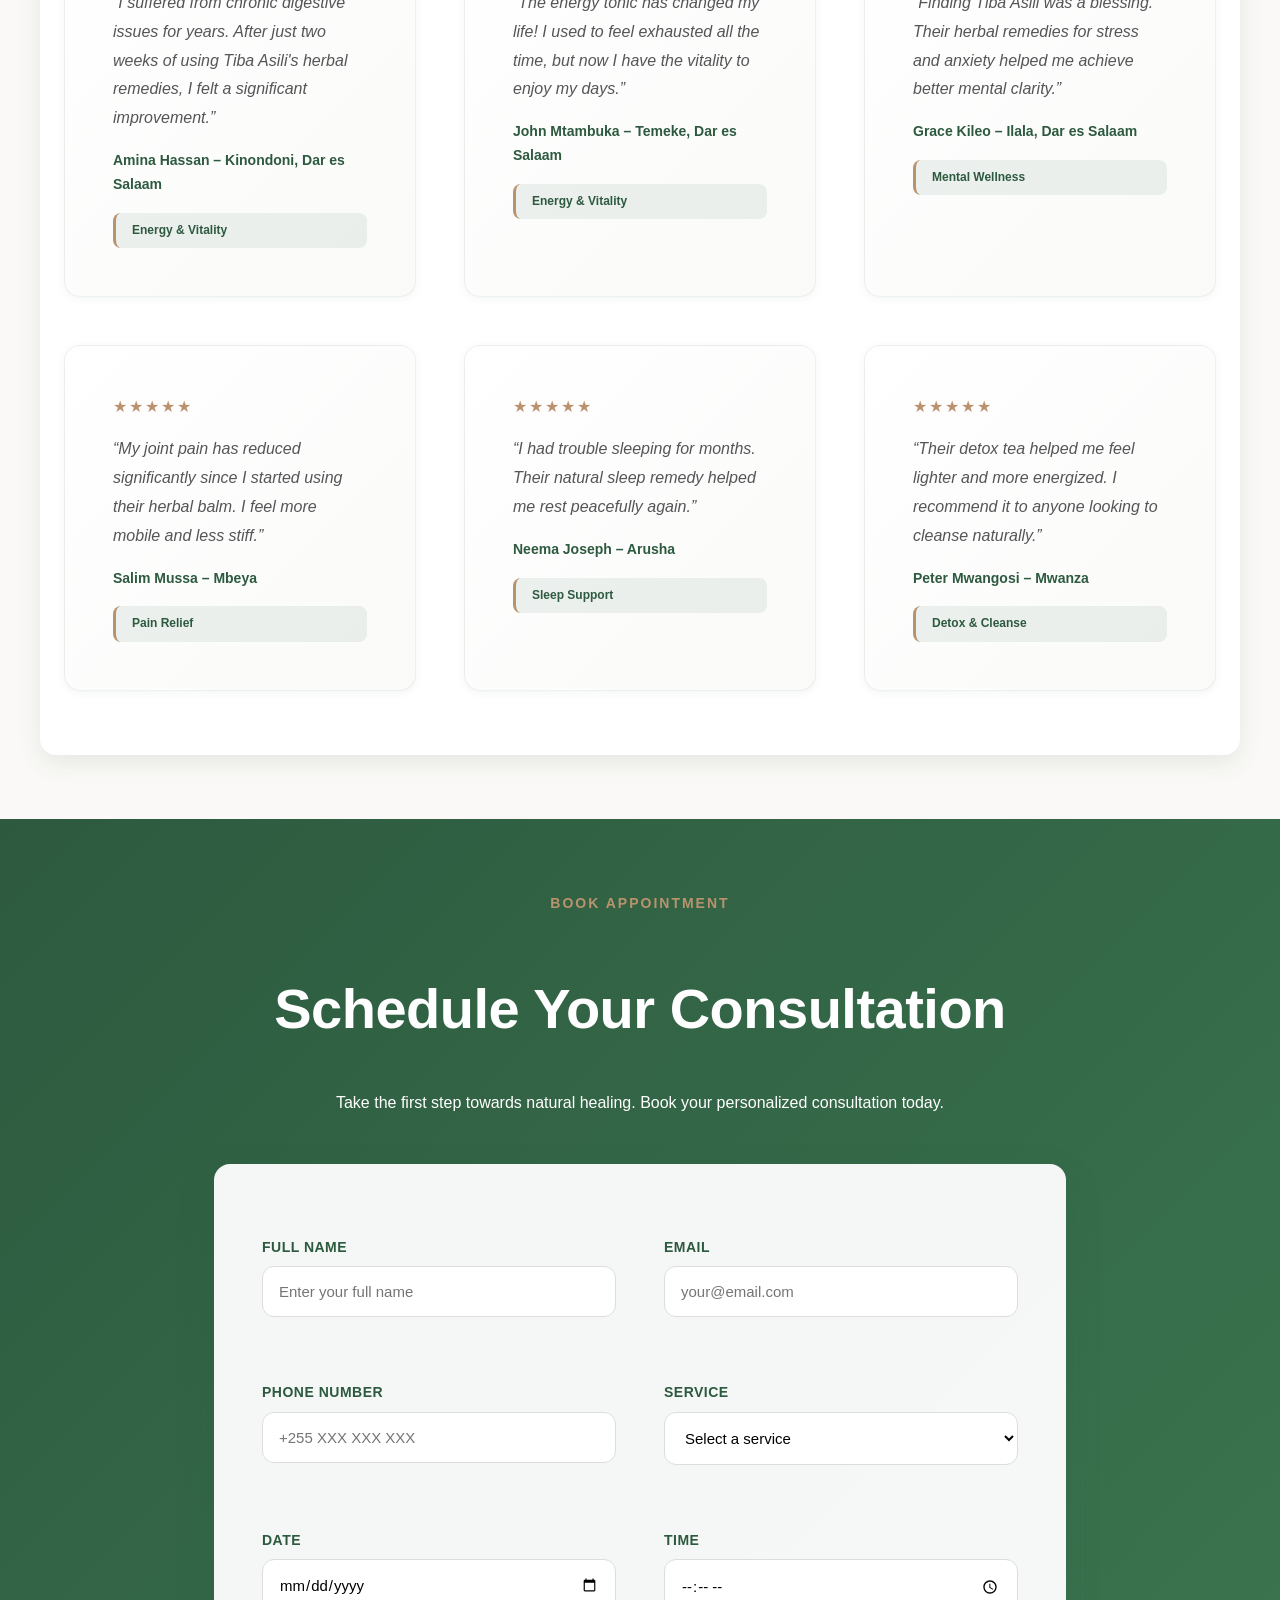
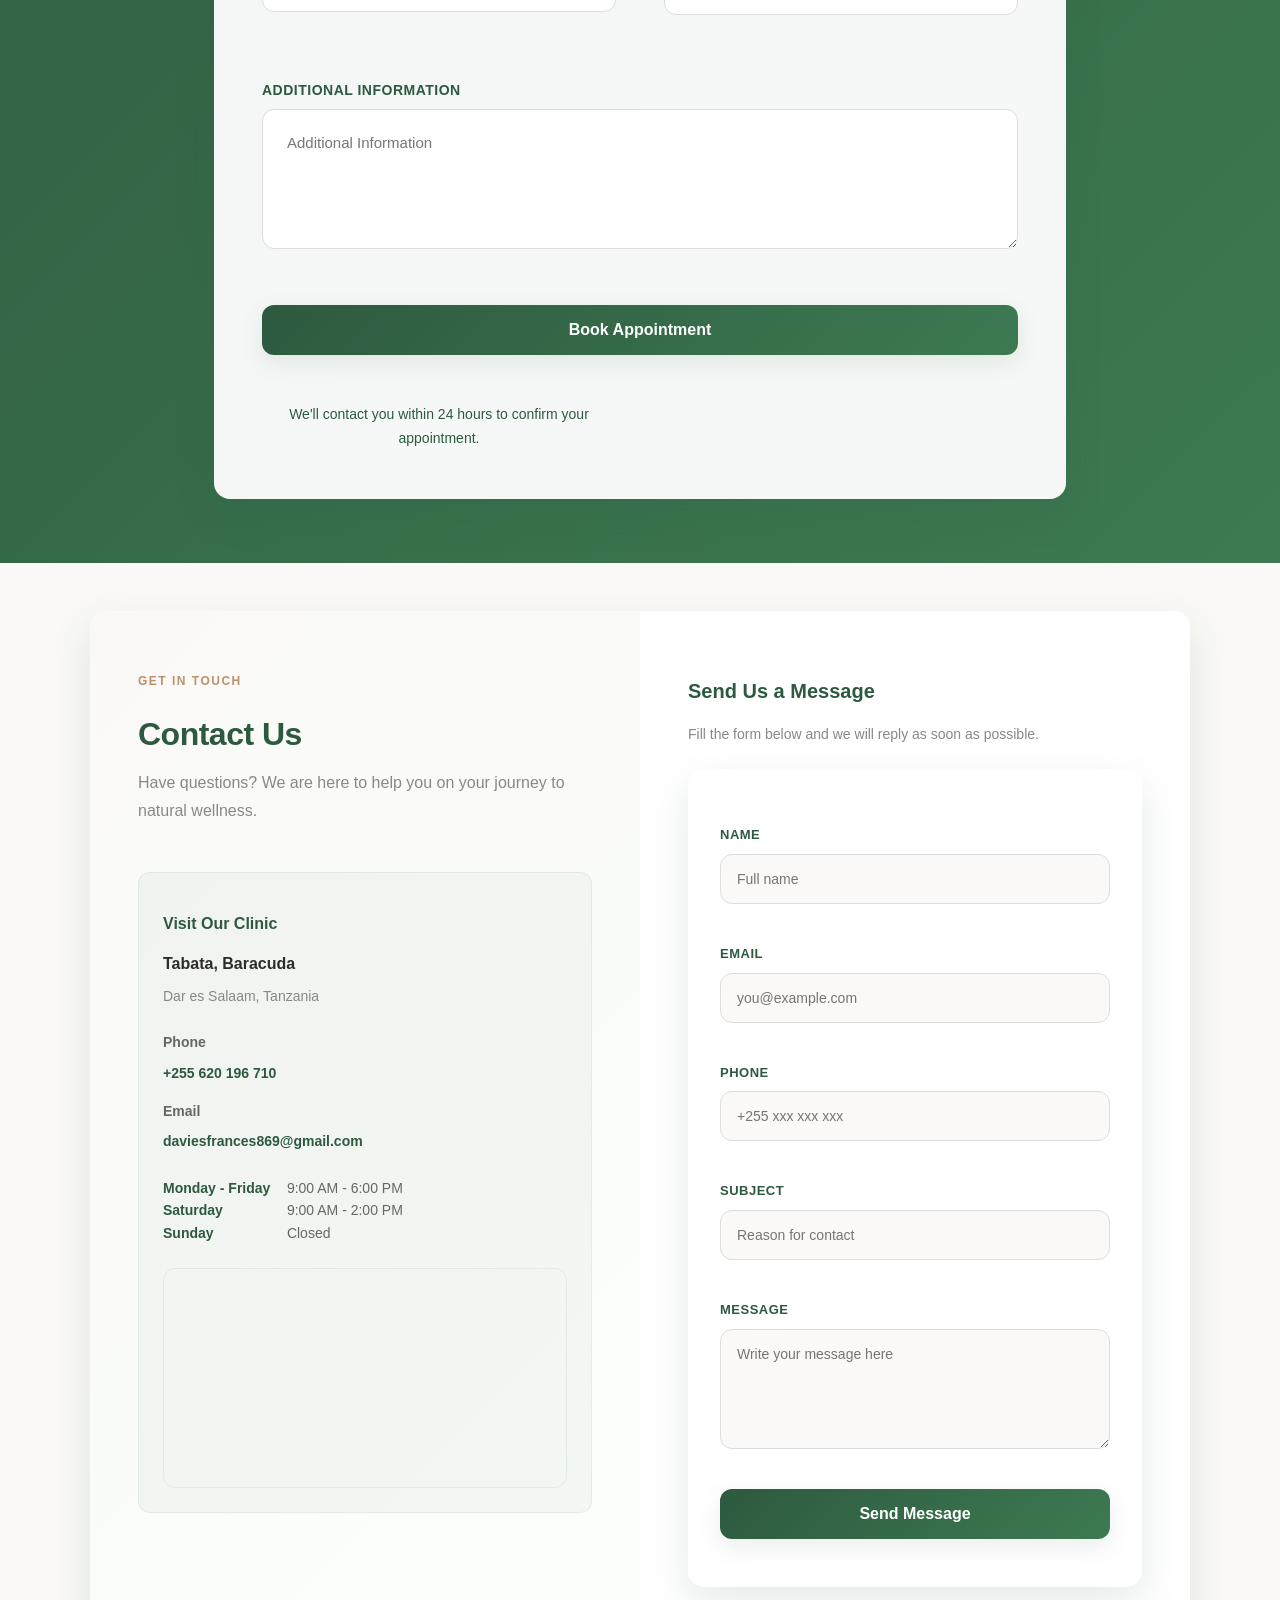
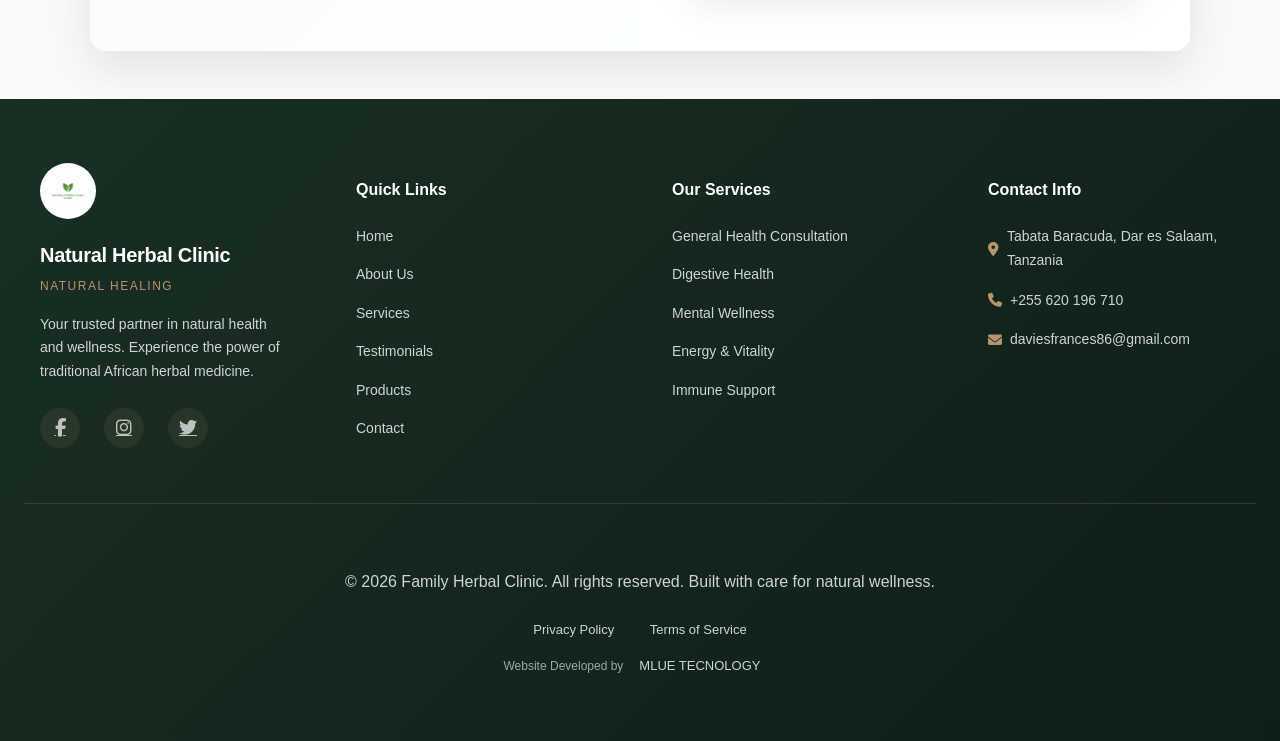
==== commit 9071a770: "visca" ====
--- a/index.html
+++ b/index.html
@@ -682,7 +682,7 @@
     <div class="footer-meta">
       <a href="privacy.html">Privacy Policy</a>
       <a href="term.html">Terms of Service</a>
-      <span><a href="https://www.mluetechnology.me">Website Developed by MLUE TECNOLOGY</a></span>
+      <span>Website Developed by<a href="https://www.mluetechnology.me">MLUE TECNOLOGY</a></span>
     </div>
   </div>
 
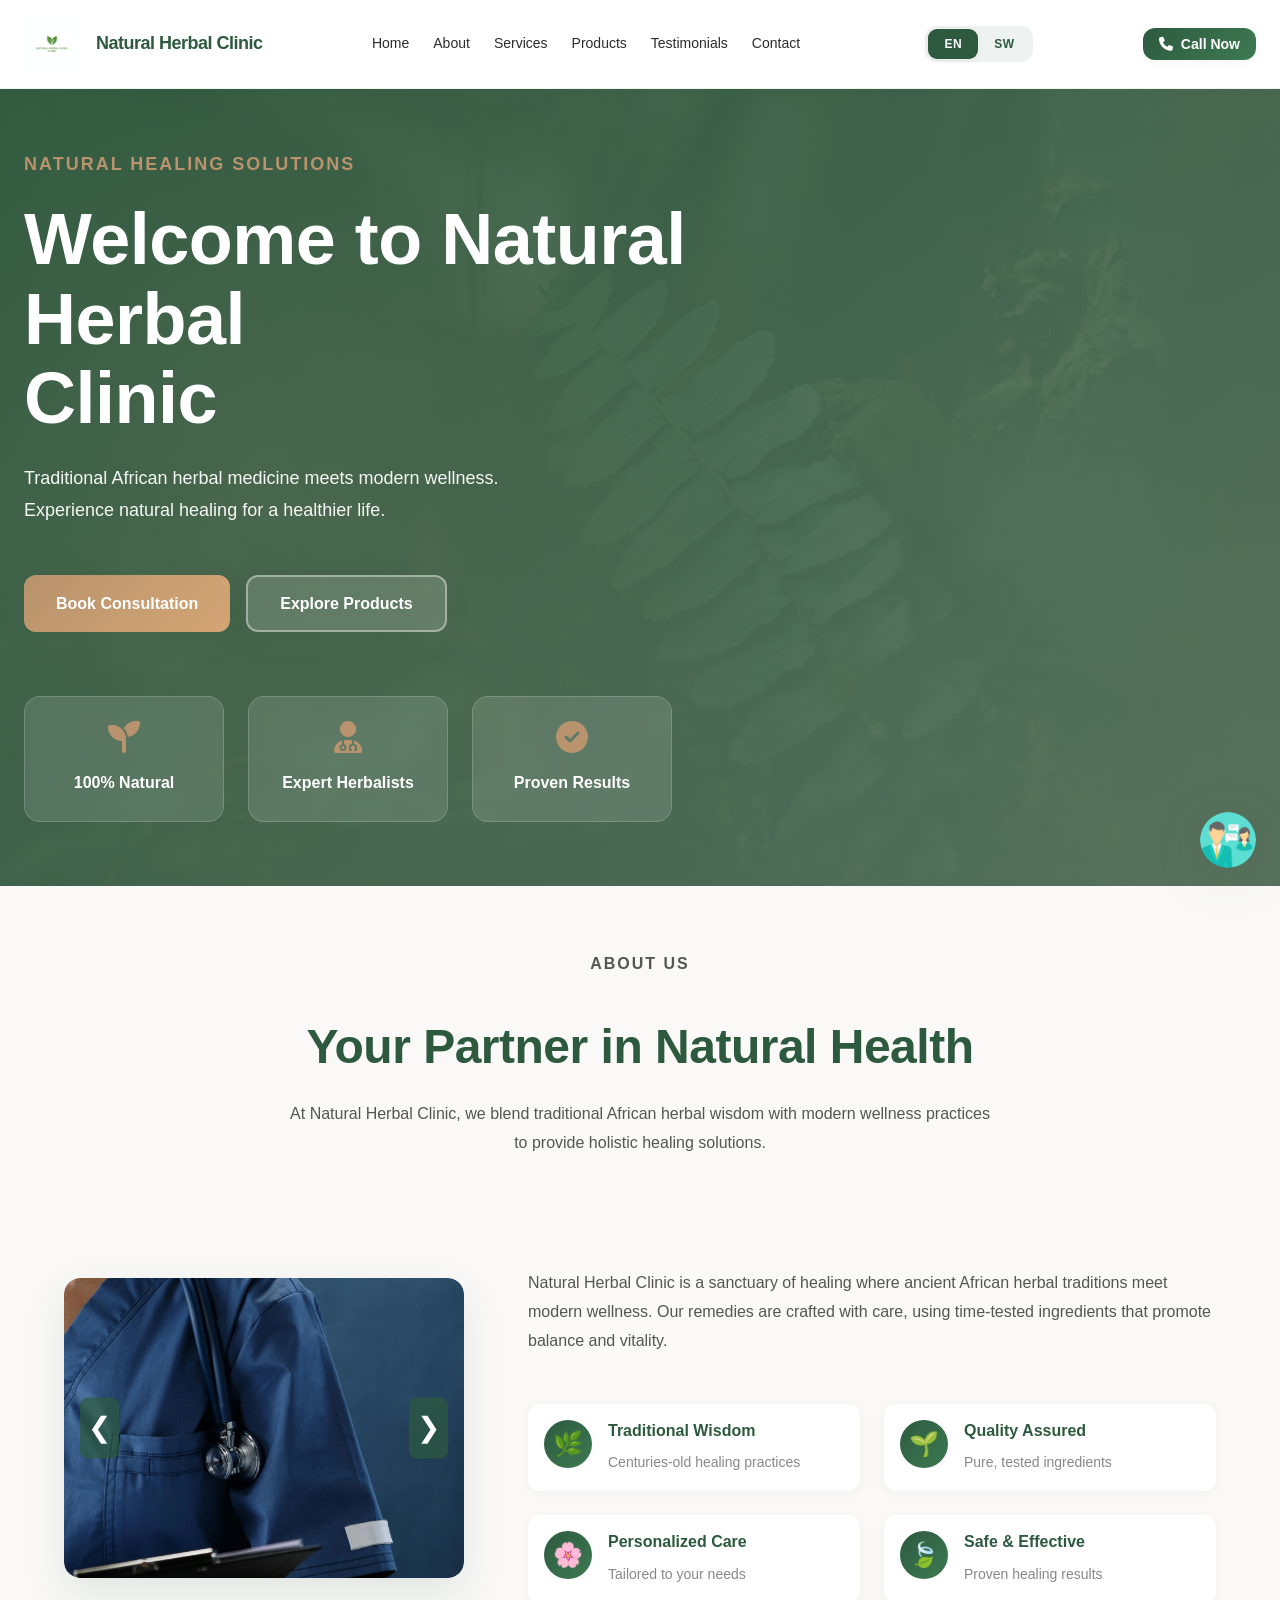
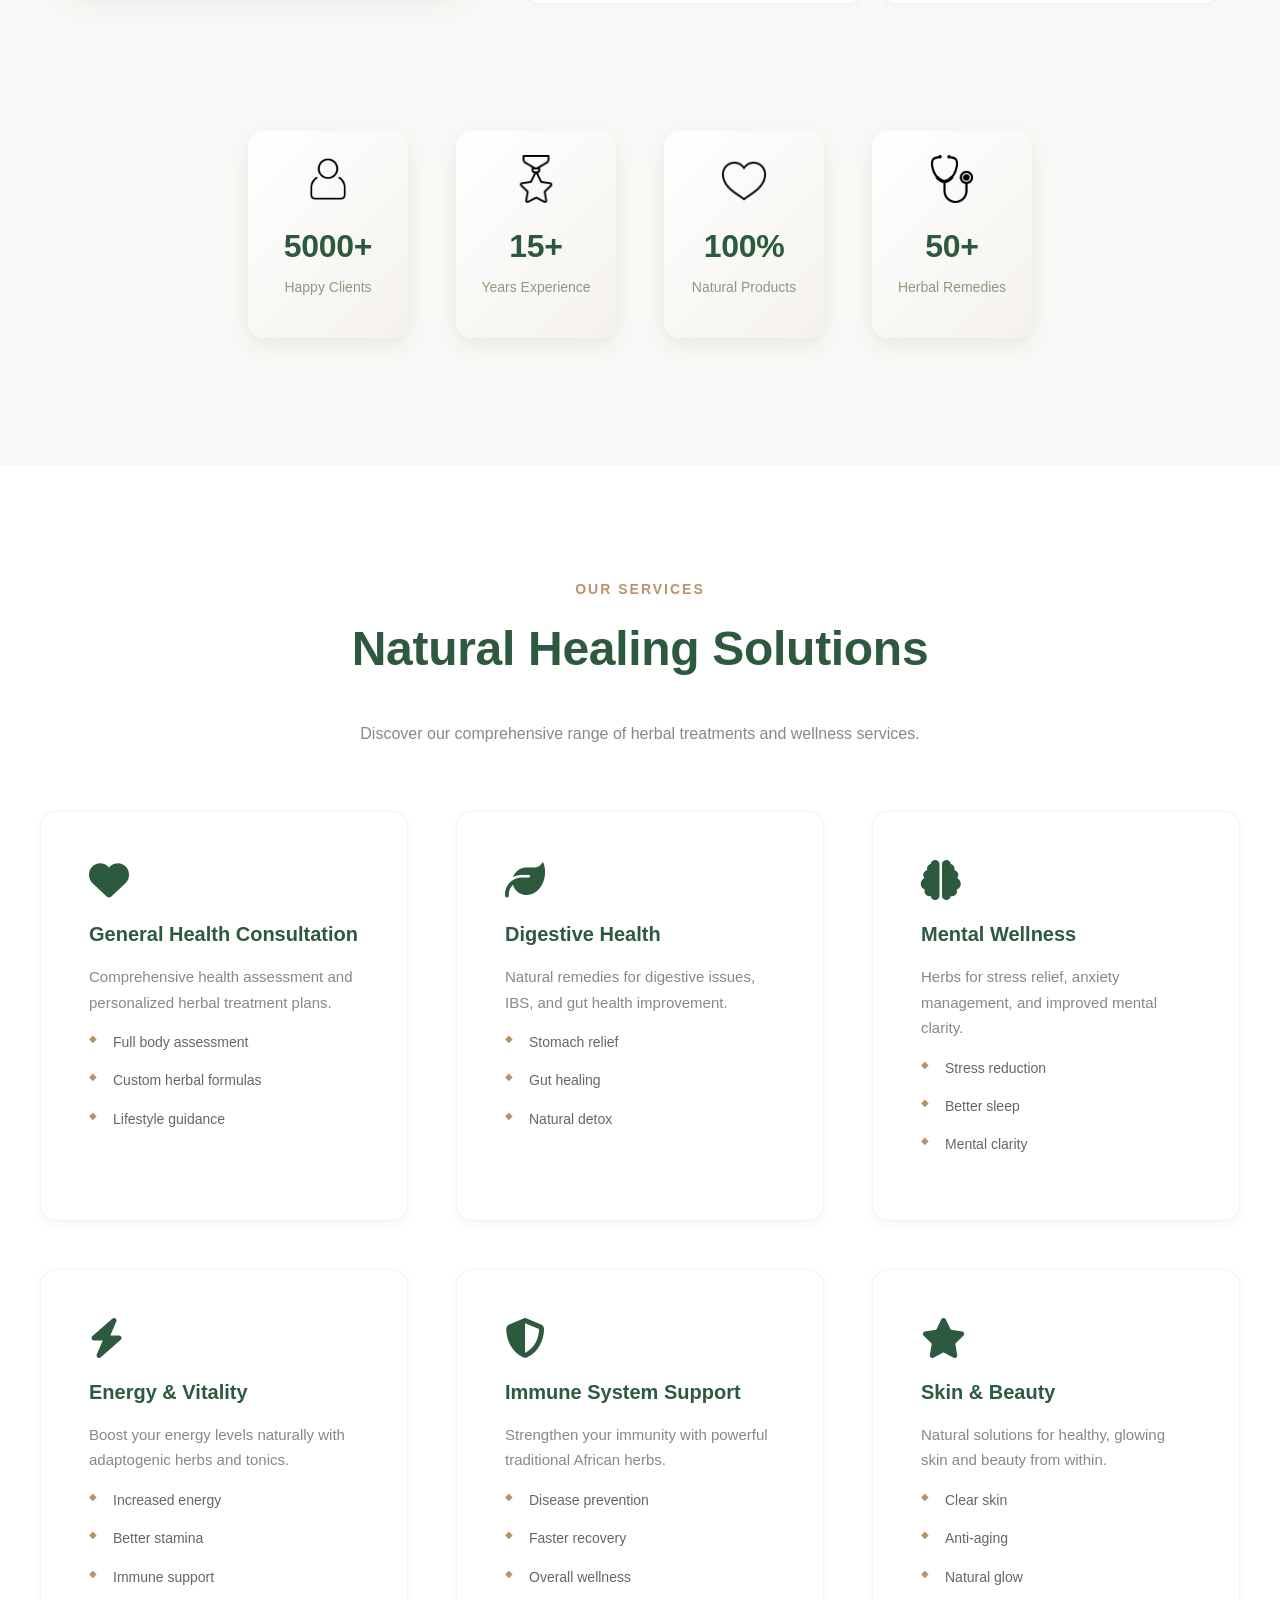
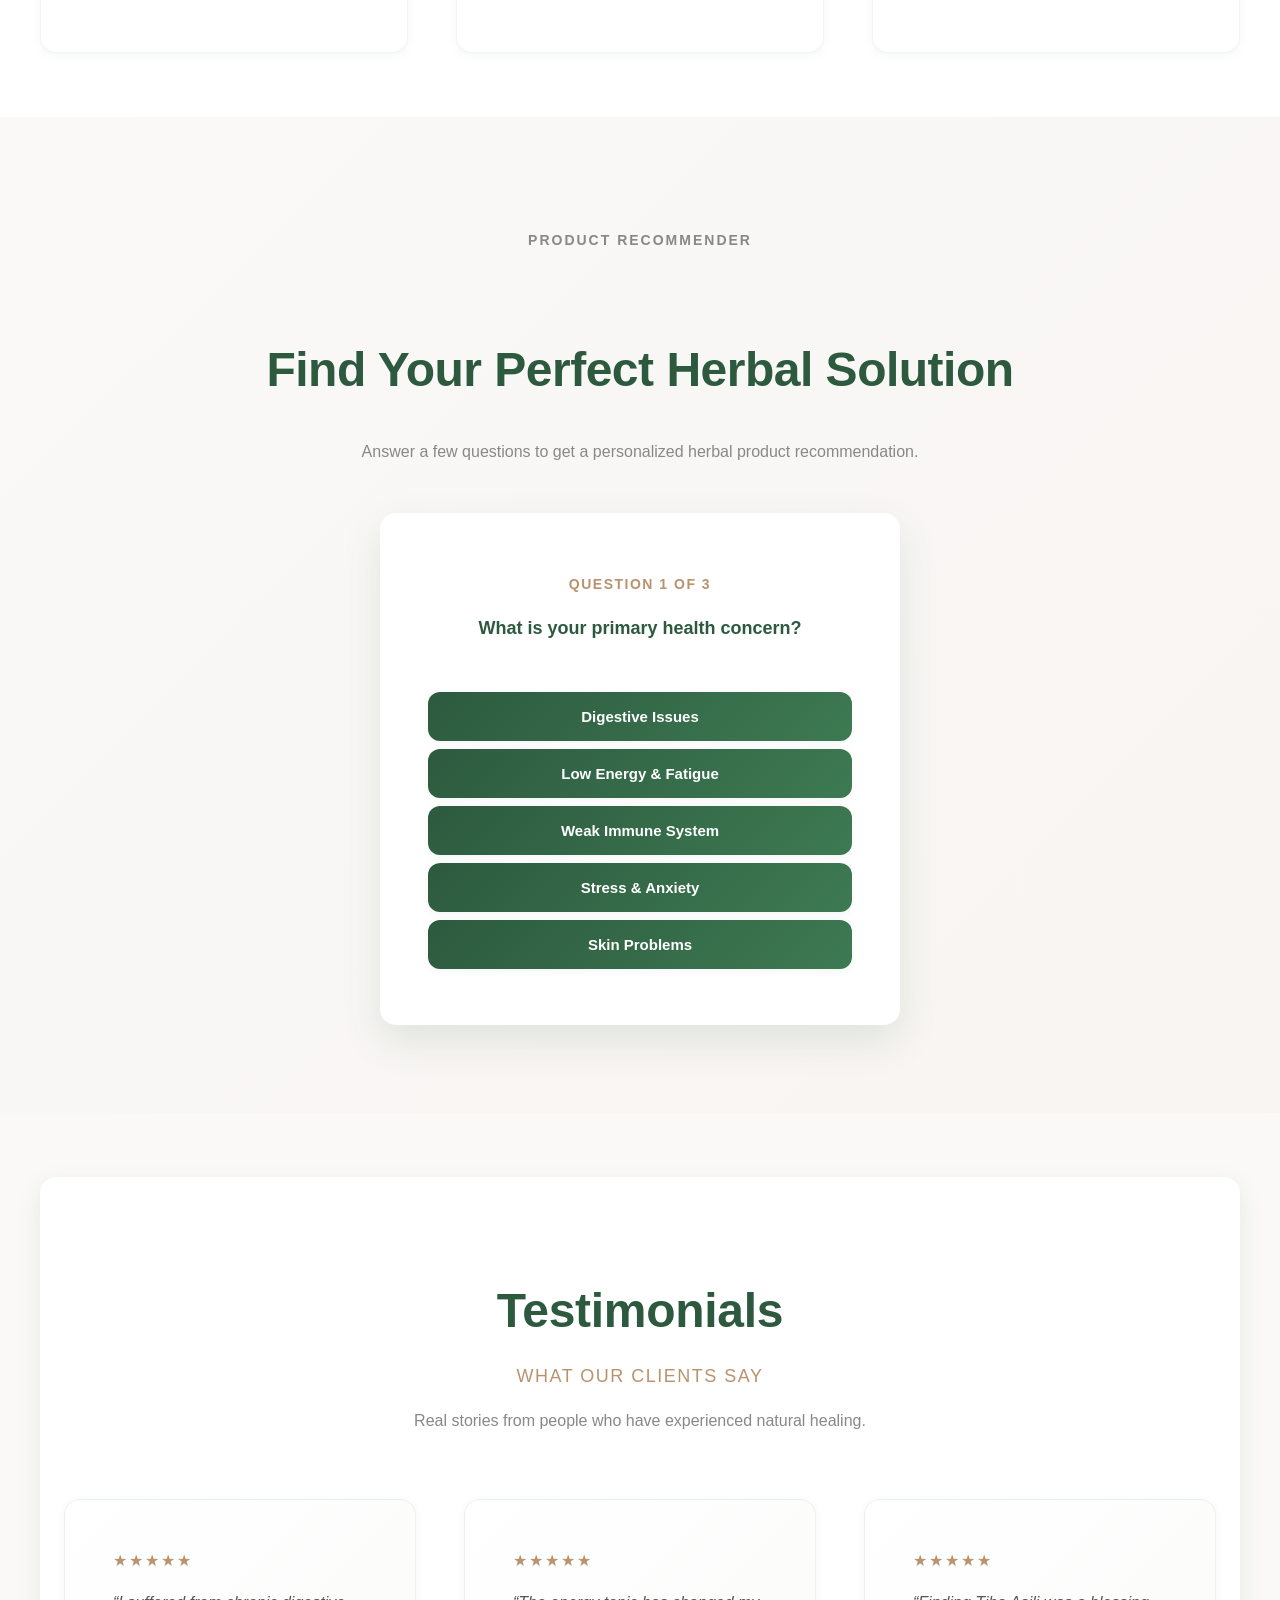
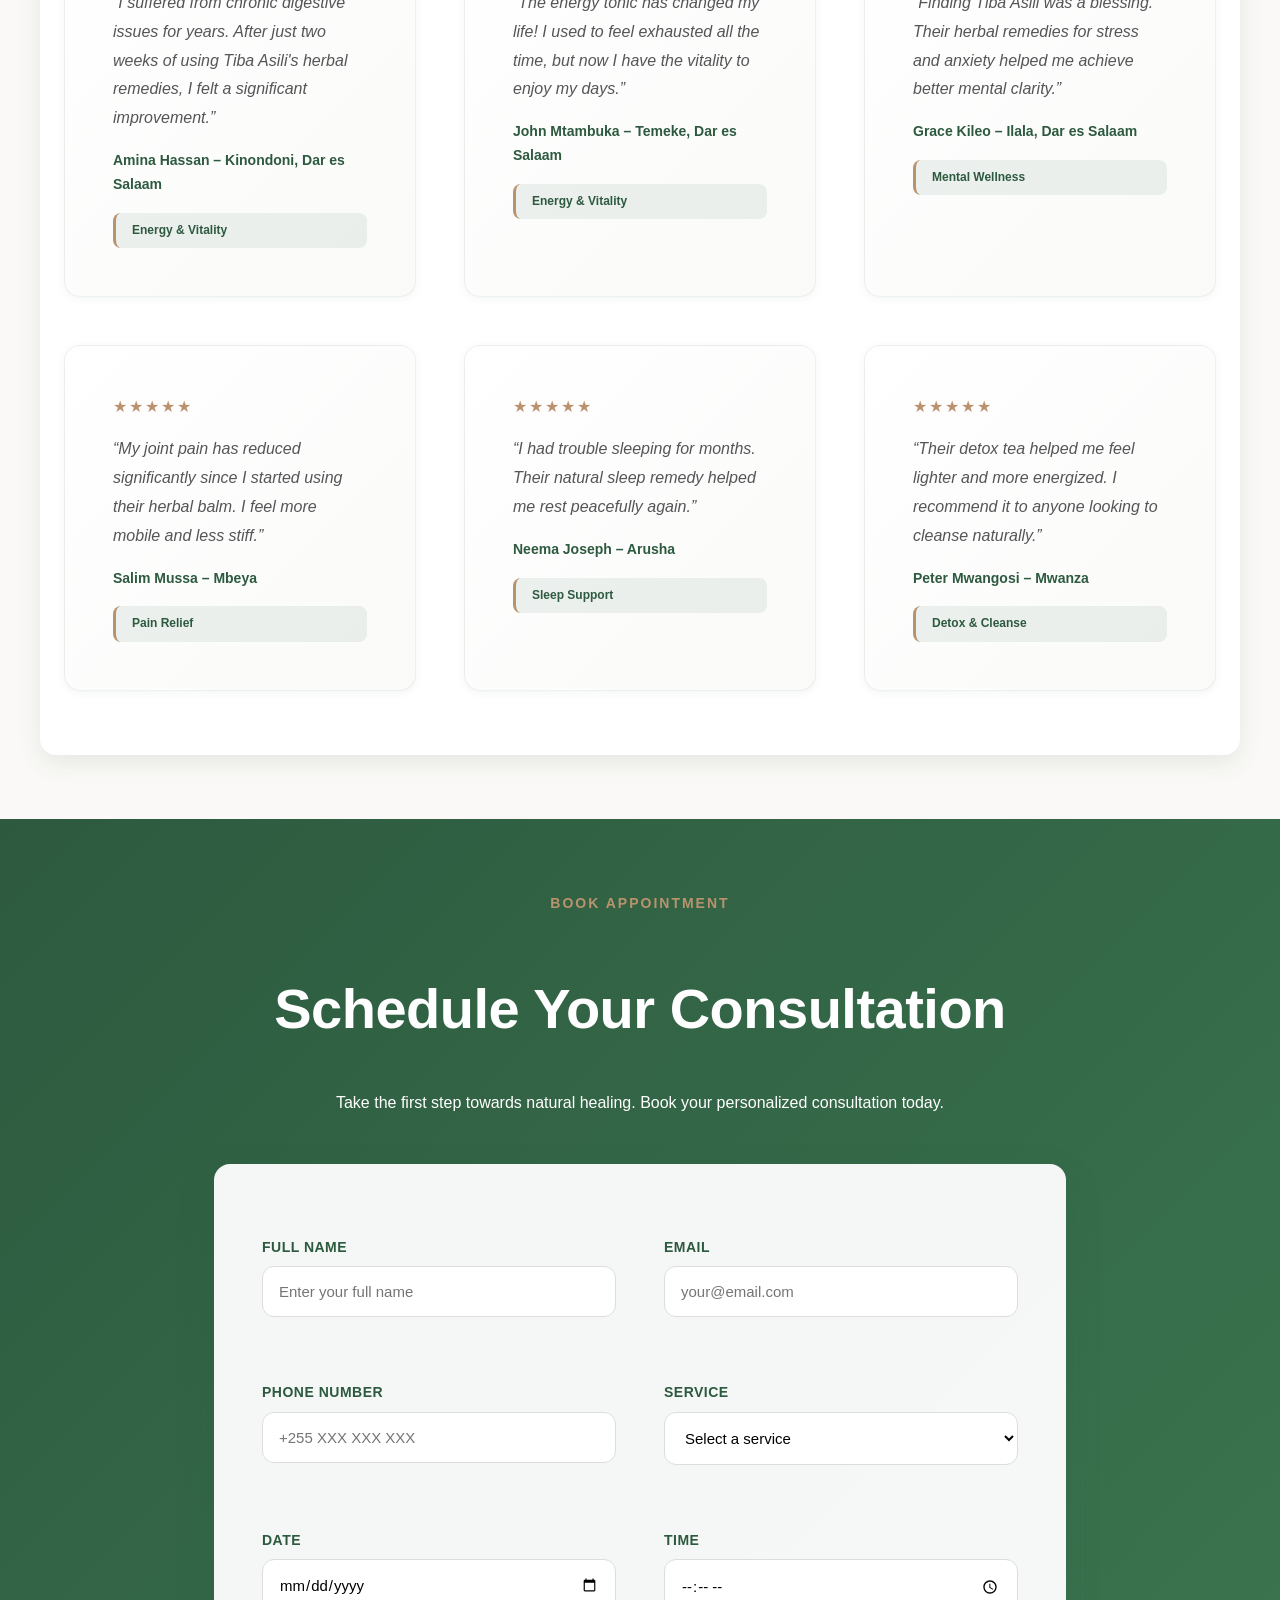
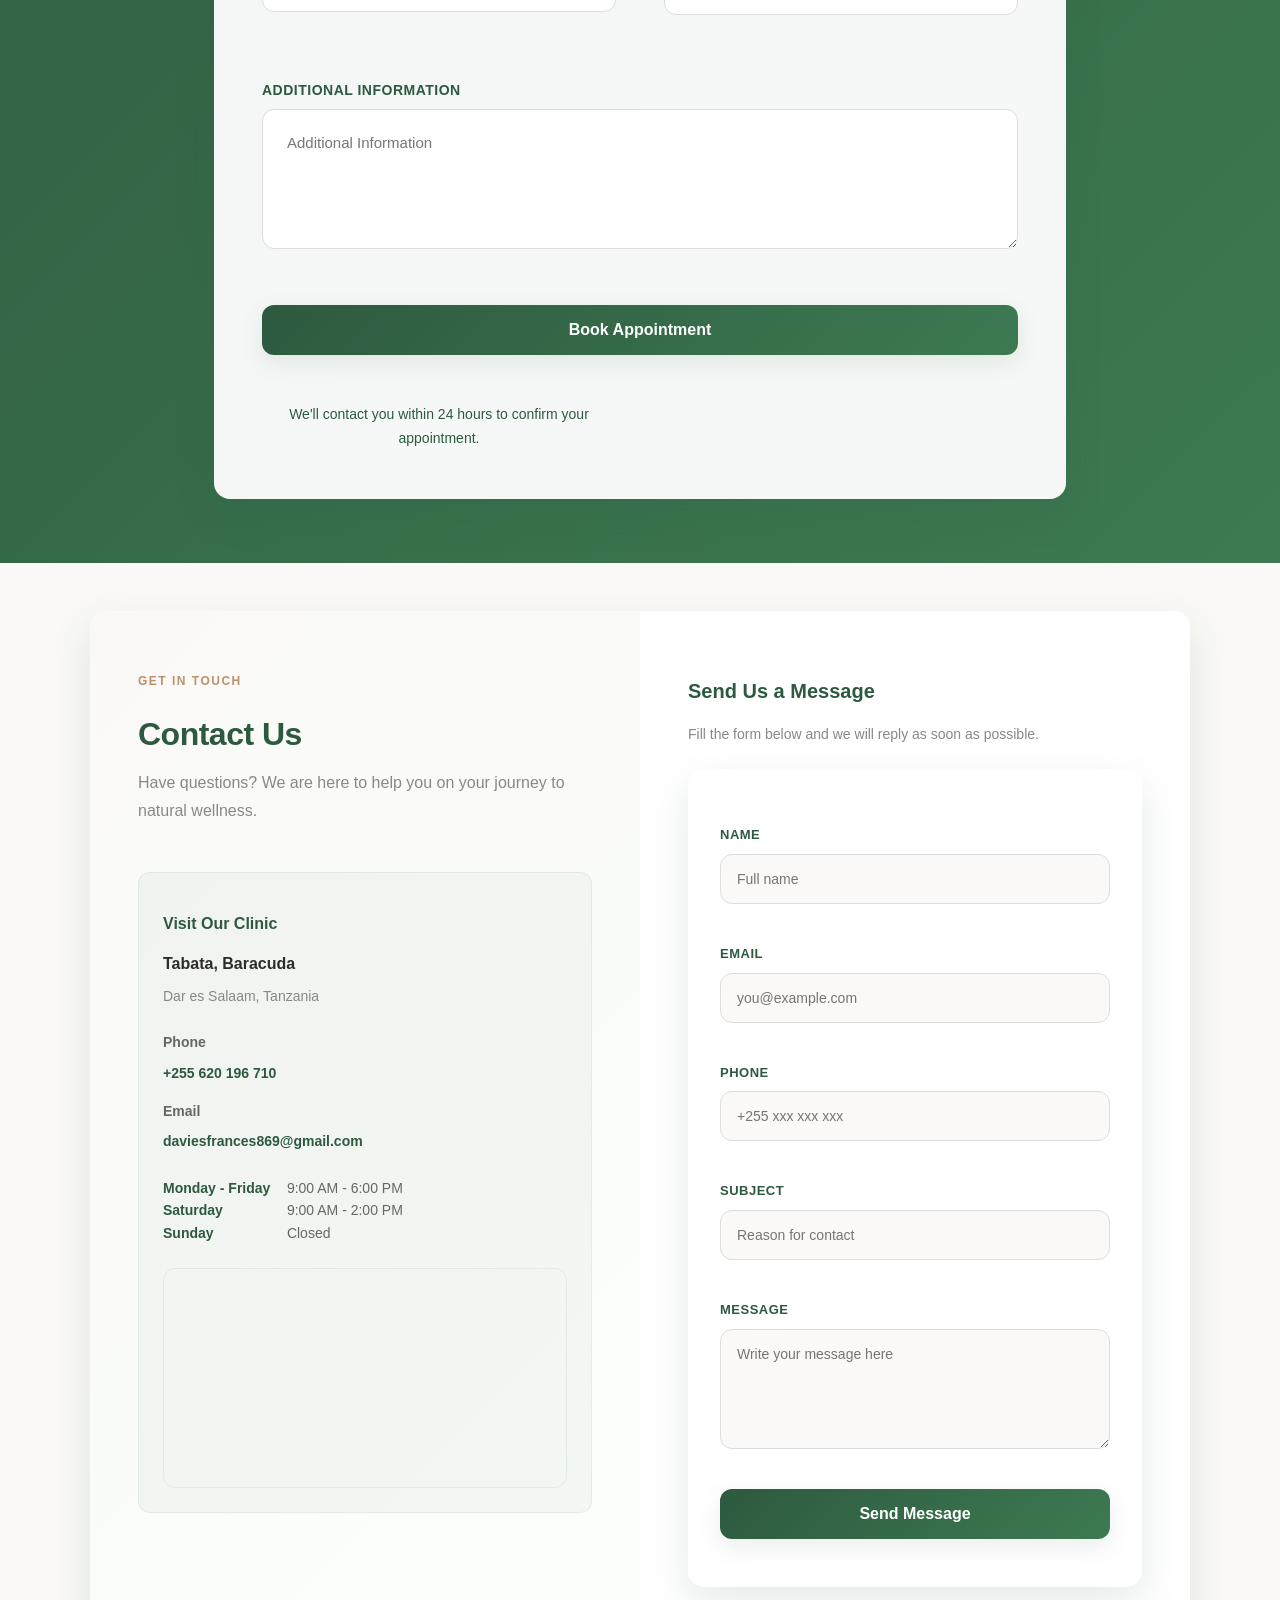
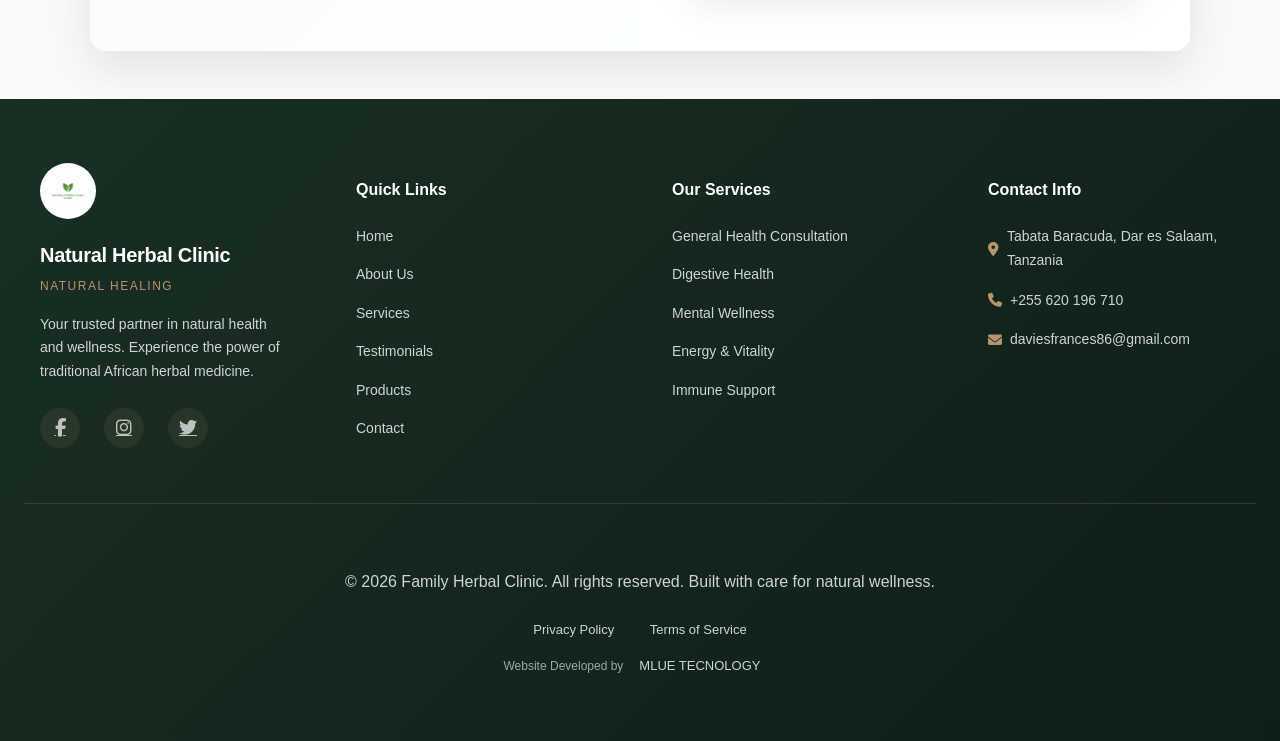
==== commit 978a8f4a: "Thailand" ====
--- a/index.html
+++ b/index.html
@@ -186,9 +186,6 @@
         <button onclick="callNow()">
           <i class="fas fa-phone"></i> <span data-i18n="btn-call-now">Call Now</span>
         </button>
-        <button onclick="bookAppointment()">
-          <i class="fas fa-calendar-check"></i> <span data-i18n="btn-book-appointment">Book Appointment</span>
-        </button>
       </div>
     </header>
 
@@ -422,14 +419,15 @@
     <p id="dave-p-usage"><strong>Usage:</strong> Take 2 tablespoons daily after meals with warm water.</p>
 </div>
 
-<form id="contactForm" class="hidden">
+<form id="orderForm" class="hidden" method="POST" action="https://formspree.io/f/xnjbzynl">
+    <input type="hidden" name="_subject" value="New Herbal Product Order">
     <h3 id="order-now-h3">Order Now</h3>
-    <label for="name">Full Name</label>
-    <input type="text" id="name" placeholder="Full Name" required>
-    <label for="contact">Phone Number</label>
-    <input type="text" id="contact" placeholder="Phone Number" required>
-    <label for="region">Region</label>
-    <select id="region" required>
+    <label for="order-name">Full Name</label>
+    <input type="text" id="order-name" name="fullName" placeholder="Full Name" required>
+    <label for="order-contact">Phone Number</label>
+    <input type="text" id="order-contact" name="phone" placeholder="Phone Number" required>
+    <label for="order-region">Region</label>
+    <select id="order-region" name="region" required>
         <option value="">Select Region</option>
         <option value="Dar es Salaam">Dar es Salaam</option>
         <option value="Dodoma">Dodoma</option>
@@ -438,10 +436,10 @@
         <option value="Mbeya">Mbeya</option>
         <option value="Other">Other Regions</option>
     </select>
-    <label for="email">Email (optional)</label>
-    <input type="email" id="email" placeholder="Email (optional)">
+    <label for="order-email">Email (optional)</label>
+    <input type="email" id="order-email" name="email" placeholder="Email (optional)">
     <label for="recommendationBox">Recommendation</label>
-    <textarea id="recommendationBox" readonly></textarea>
+    <textarea id="recommendationBox" name="recommendation" readonly></textarea>
     <button type="submit">Submit</button>
     <button type="button" id="cancelBtn" onclick="cancel()">Cancel</button>
 </form>
@@ -578,7 +576,7 @@
             height="100%"
             frameborder="0"
             style="border:0;"
-            src="https://www.google.com/maps?q=Mwigo+Empire+Hall+and+Hotel,+Dar+es+Salaam&output=embed""
+            src="https://www.google.com/maps?q=Mwigo+Empire+Hall+and+Hotel,+Dar+es+Salaam&output=embed"
             allowfullscreen>
           </iframe>
         </div>
--- a/style.css
+++ b/style.css
@@ -317,7 +317,7 @@
 
   .hamburger {
     display: block;
-    order: 2;
+    order: 4;
   }
 
   .logo {
@@ -326,7 +326,12 @@
   }
 
   .action-buttons {
+    order: 2;
     gap: var(--space-sm);
+  }
+
+  .language-toggle {
+    order: 3;
   }
 
   .action-buttons button {
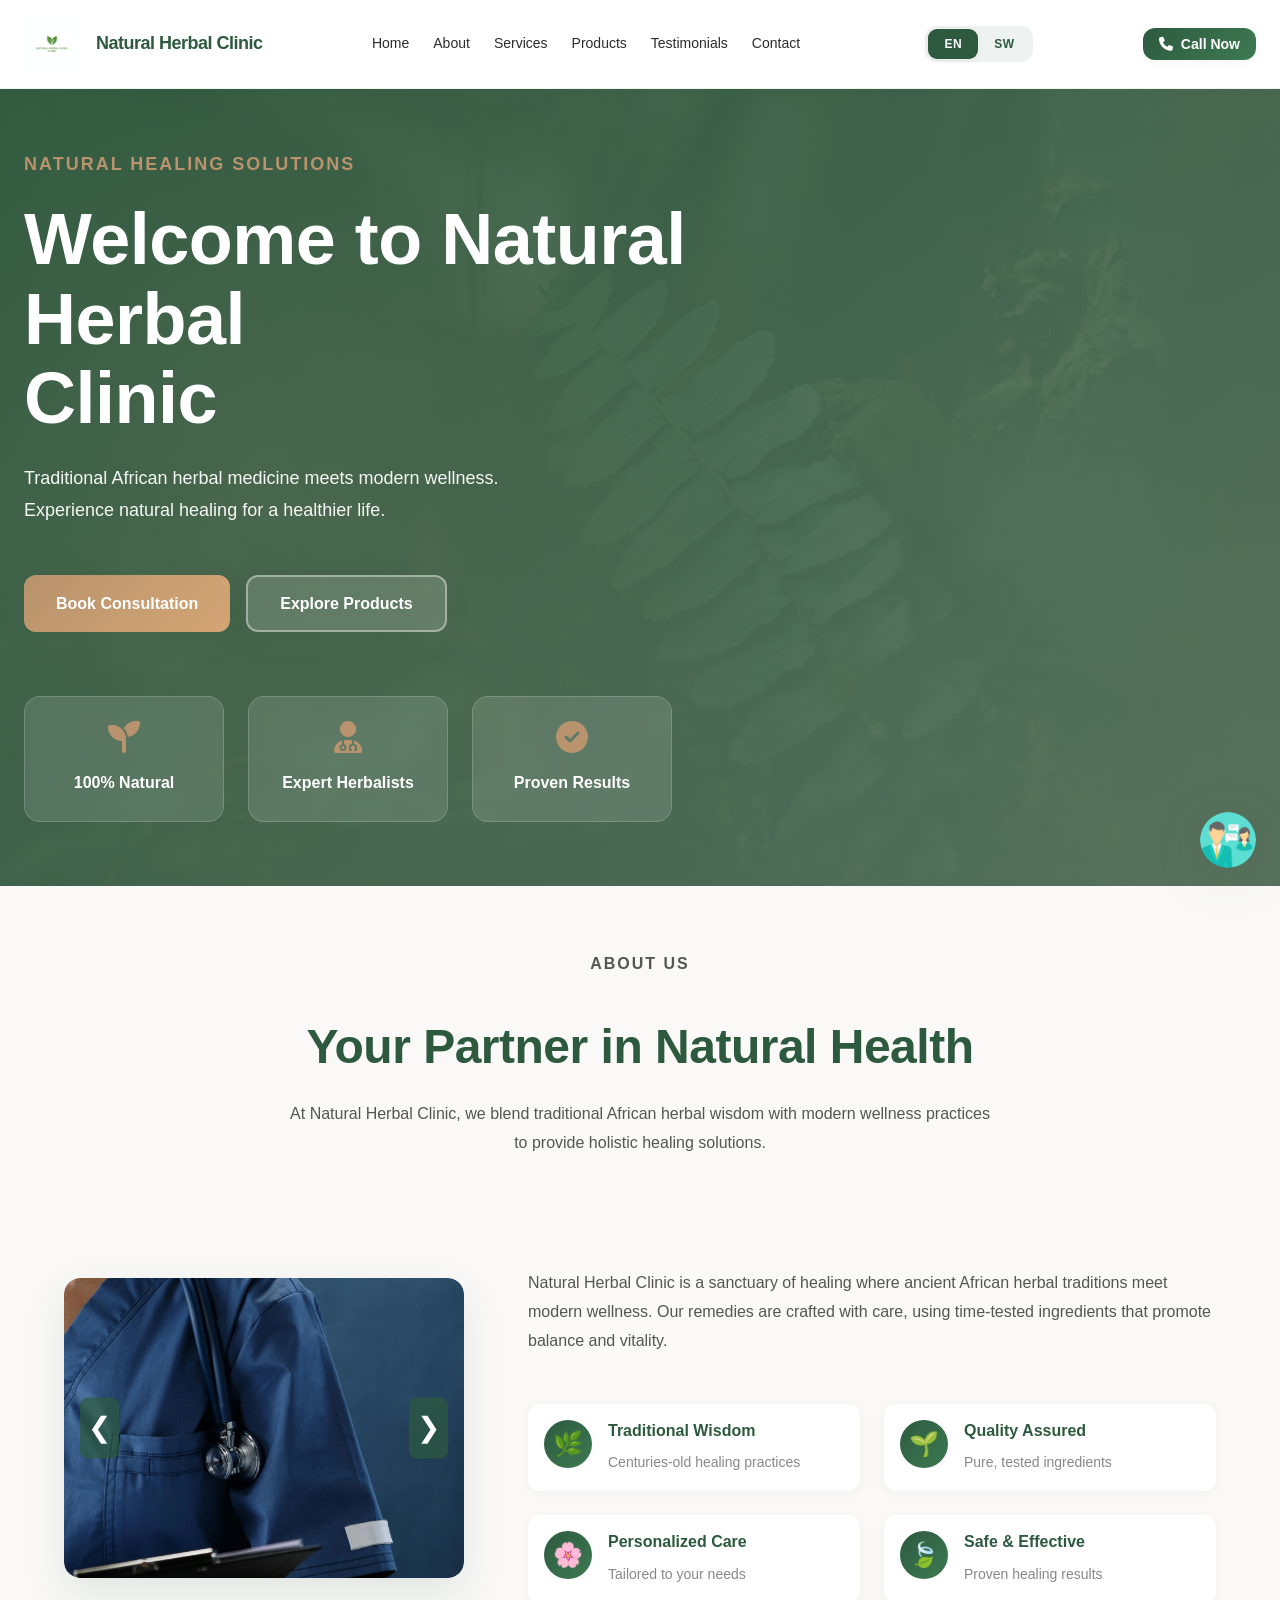
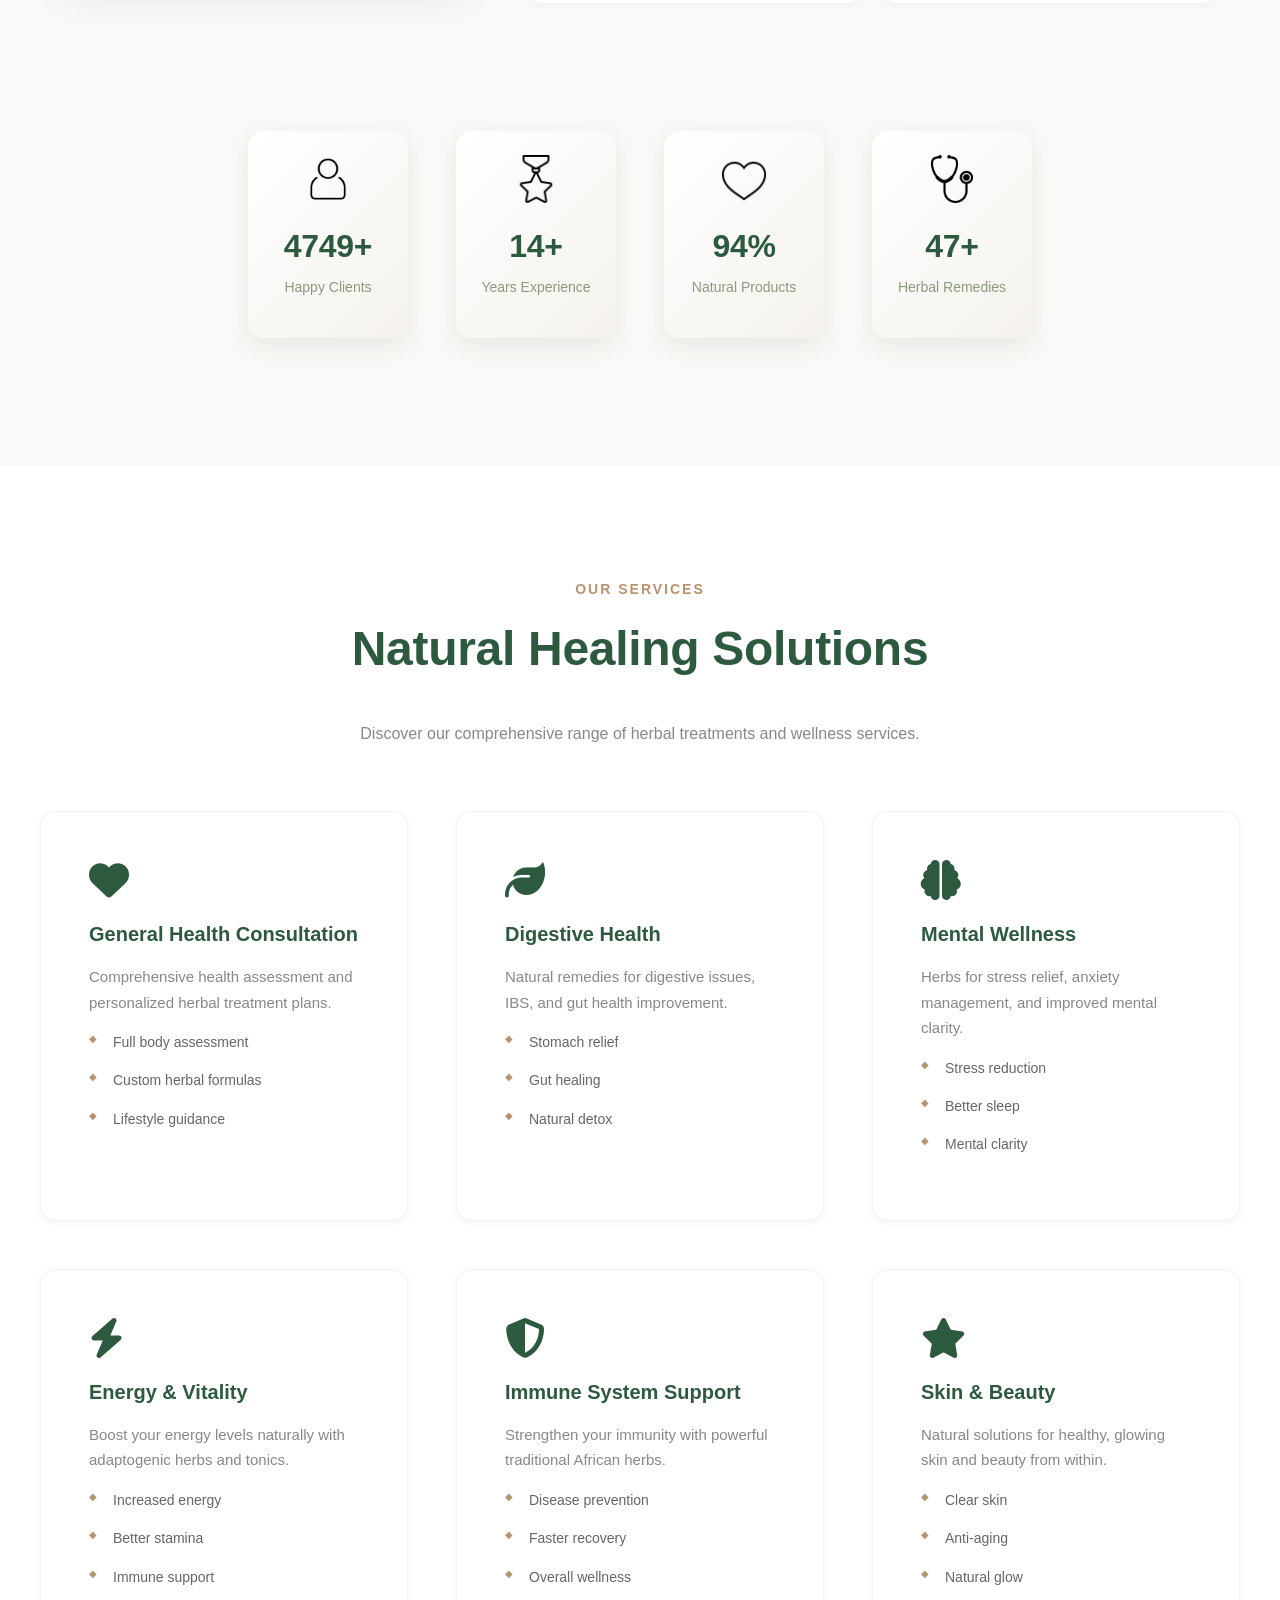
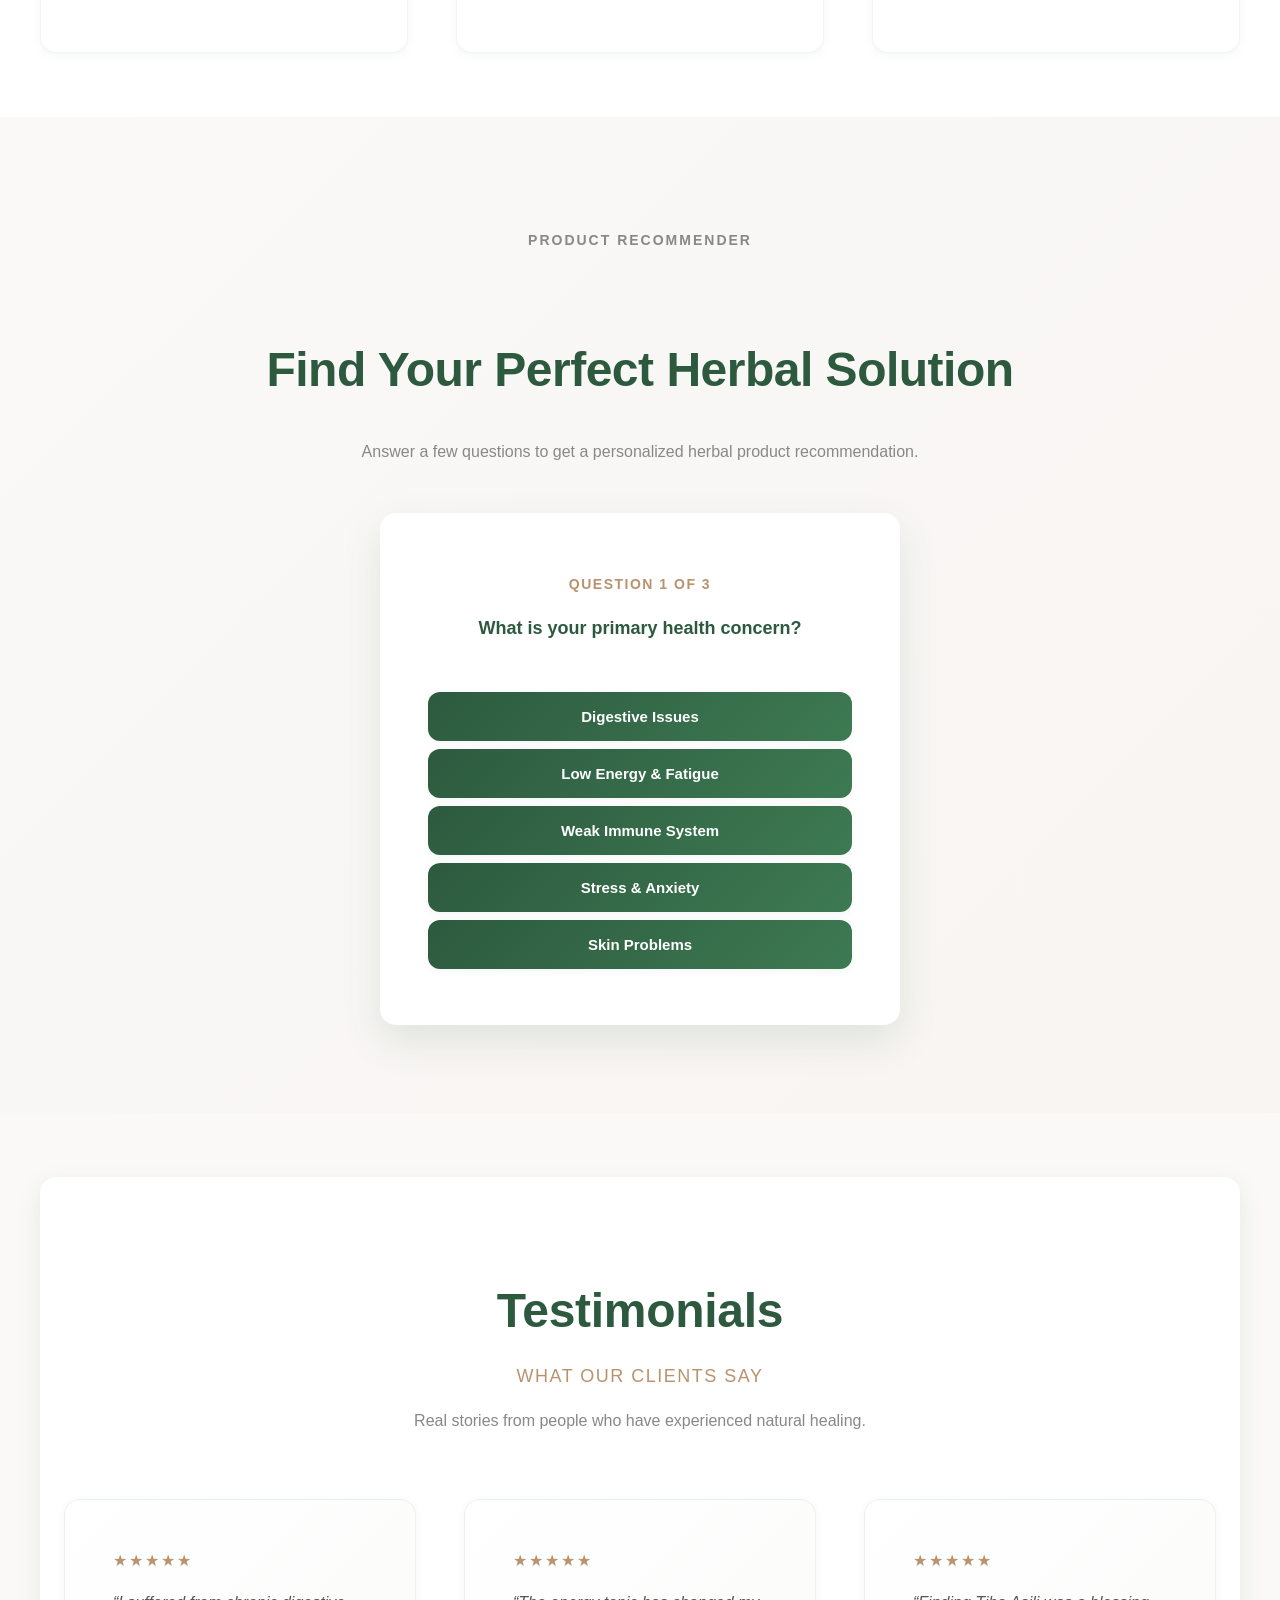
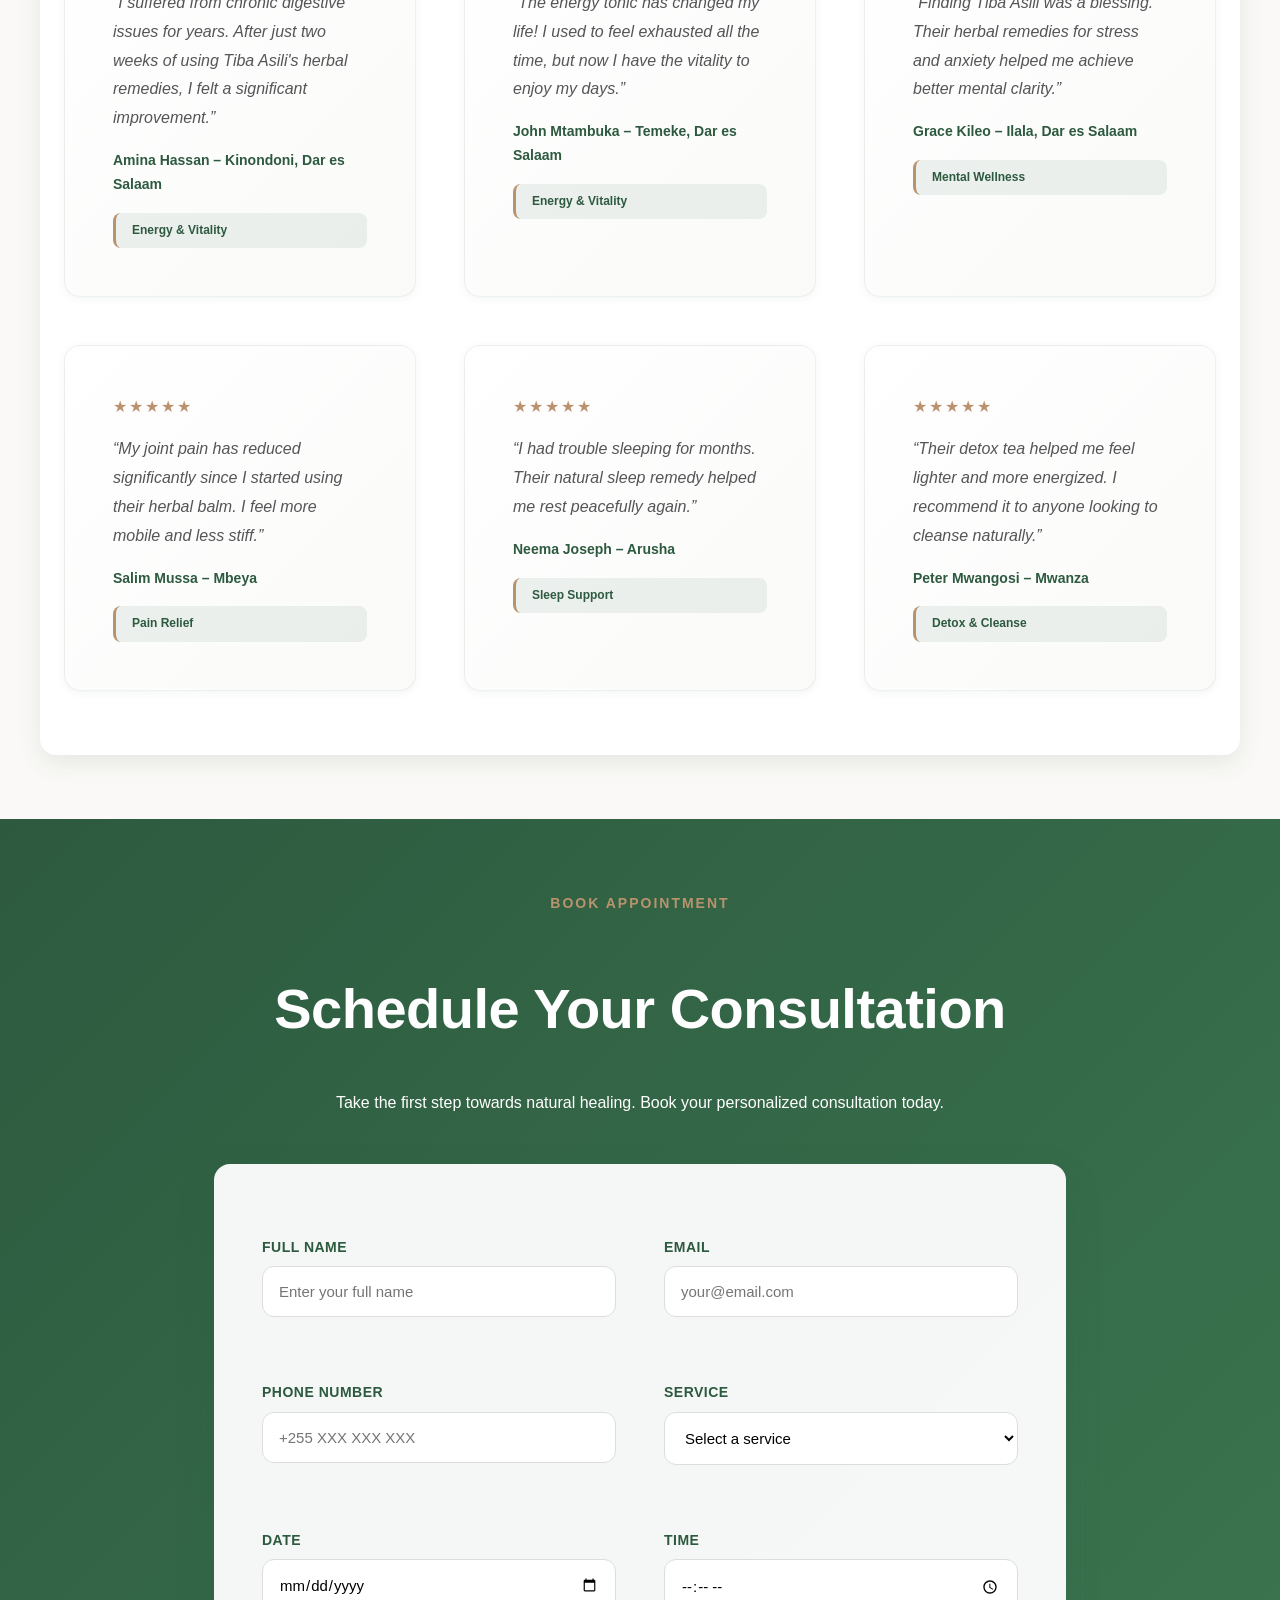
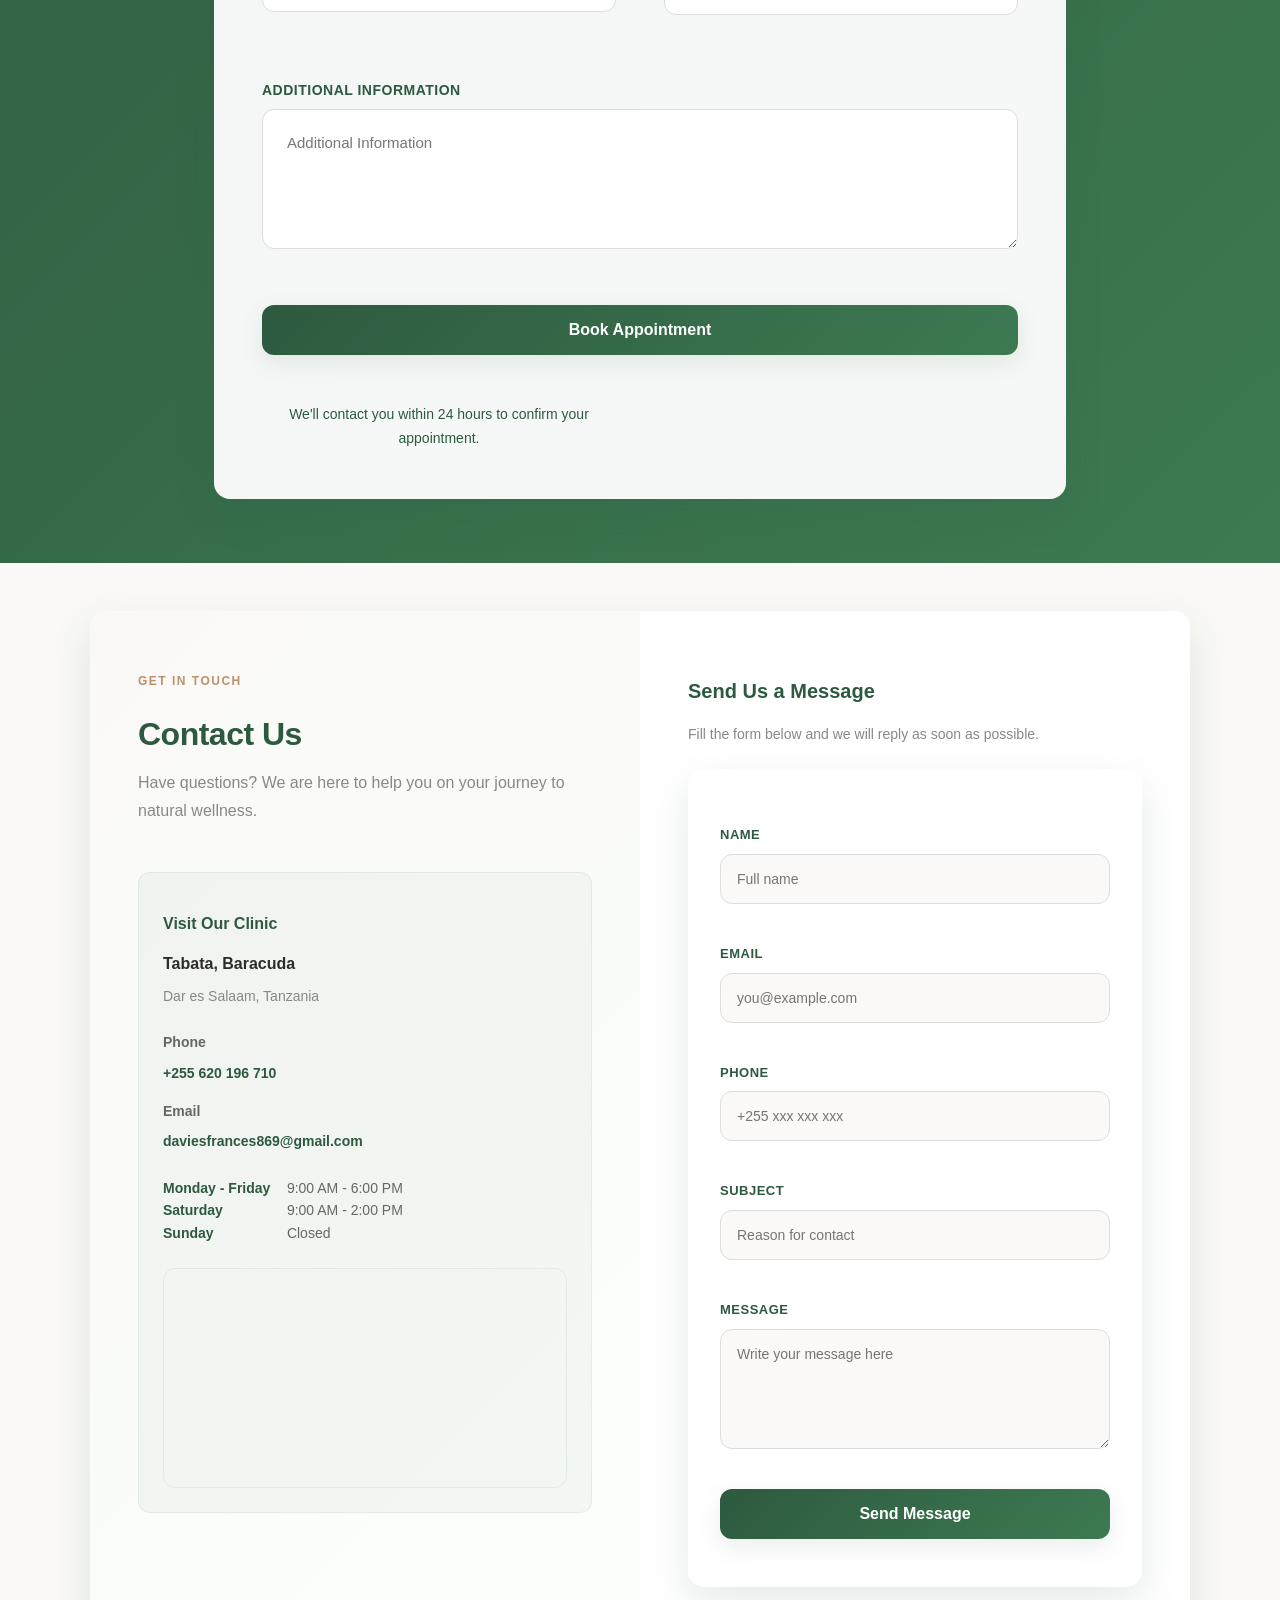
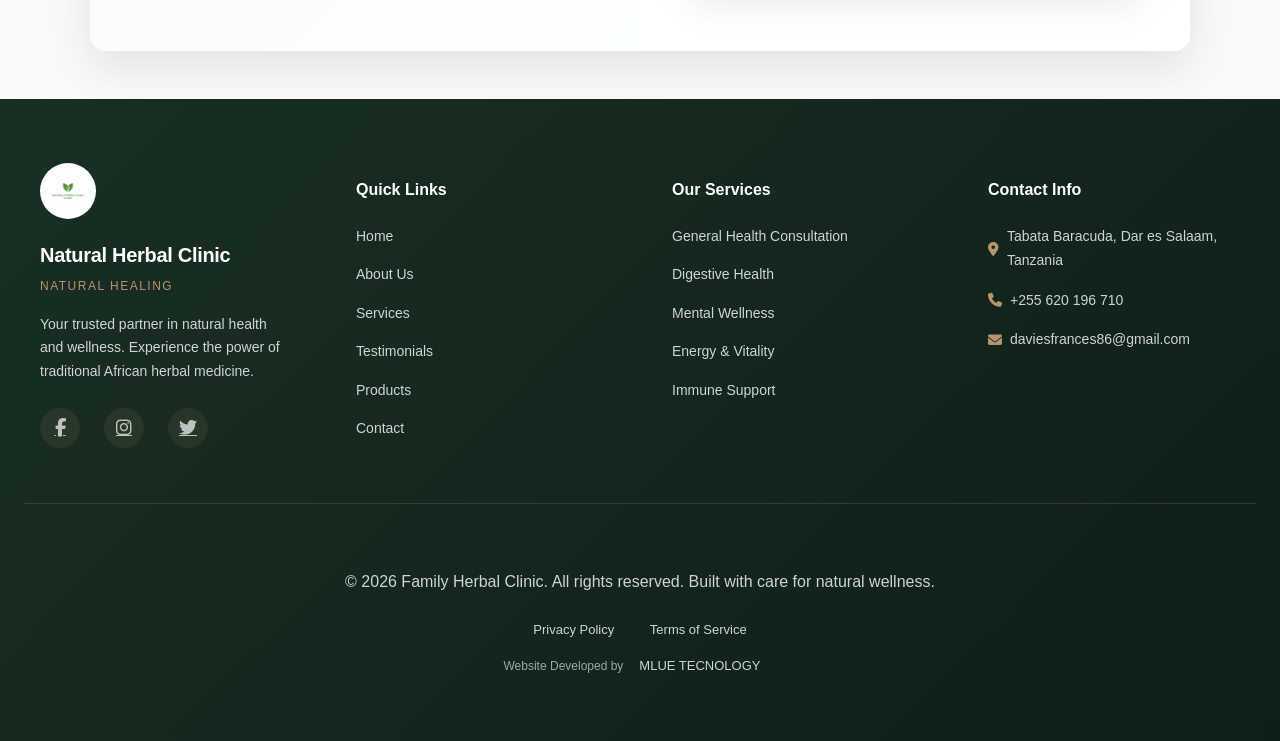
==== commit 81bfe7db: "Vits" ====
--- a/index.html
+++ b/index.html
@@ -196,7 +196,7 @@
       <p data-i18n="hero-description">Traditional African herbal medicine meets modern wellness.<br />
          Experience natural healing for a healthier life.</p>
       <div class="welcome-buttons">
-        <a href="#contact" class="btn" onclick="bookConsultation()" data-i18n="btn-book-consultation">Book Consultation</a>
+        <a href="#appointment" class="btn" onclick="bookConsultation()" data-i18n="btn-book-consultation">Book Consultation</a>
         <a href="#product" class="btn secondary" onclick="scrollToDave()" data-i18n="btn-explore-products">Explore Products</a>
       </div>
     </div>
@@ -497,7 +497,7 @@
   </div>
 </section>
 
-<section class="appointment-booking">
+<section id="appointment" class="appointment-booking">
 
   <h2 id="appointment-h2" data-i18n="appointment-title">Book Appointment</h2>
     <div class="appointment-container">
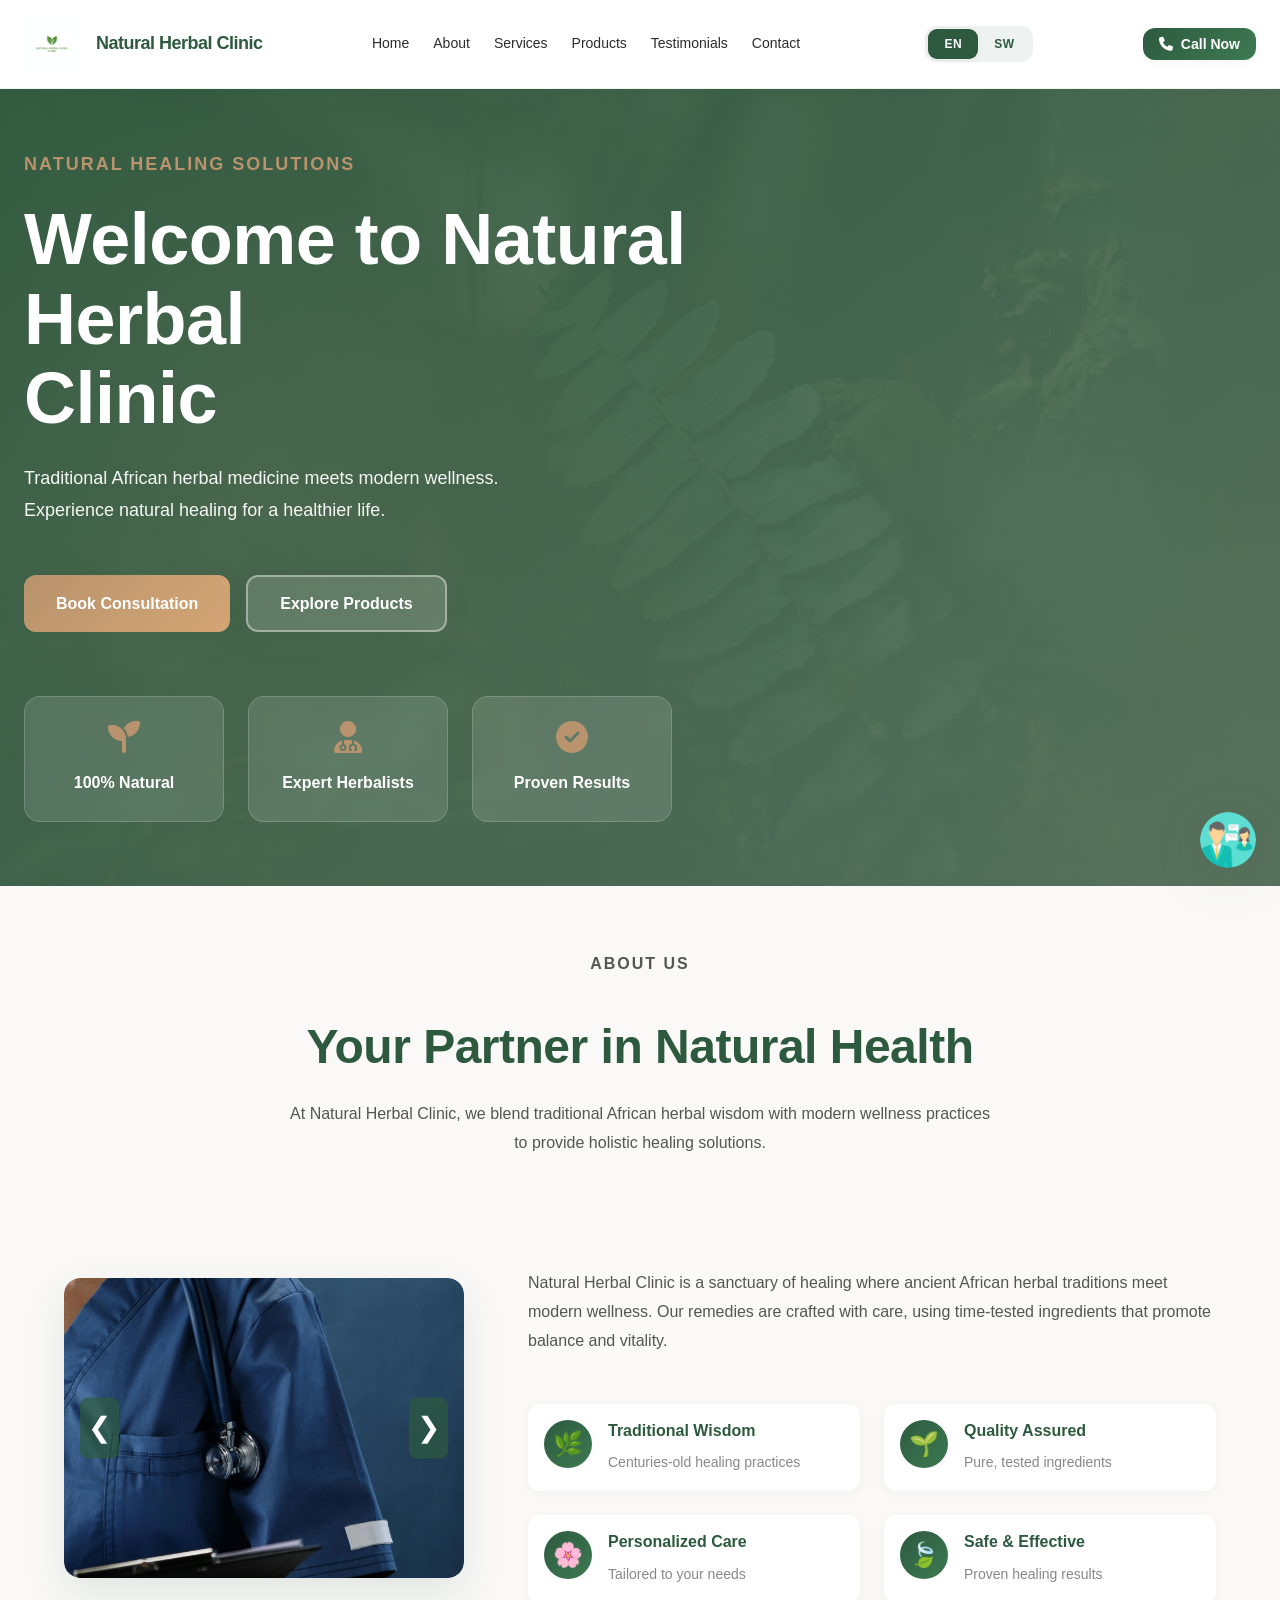
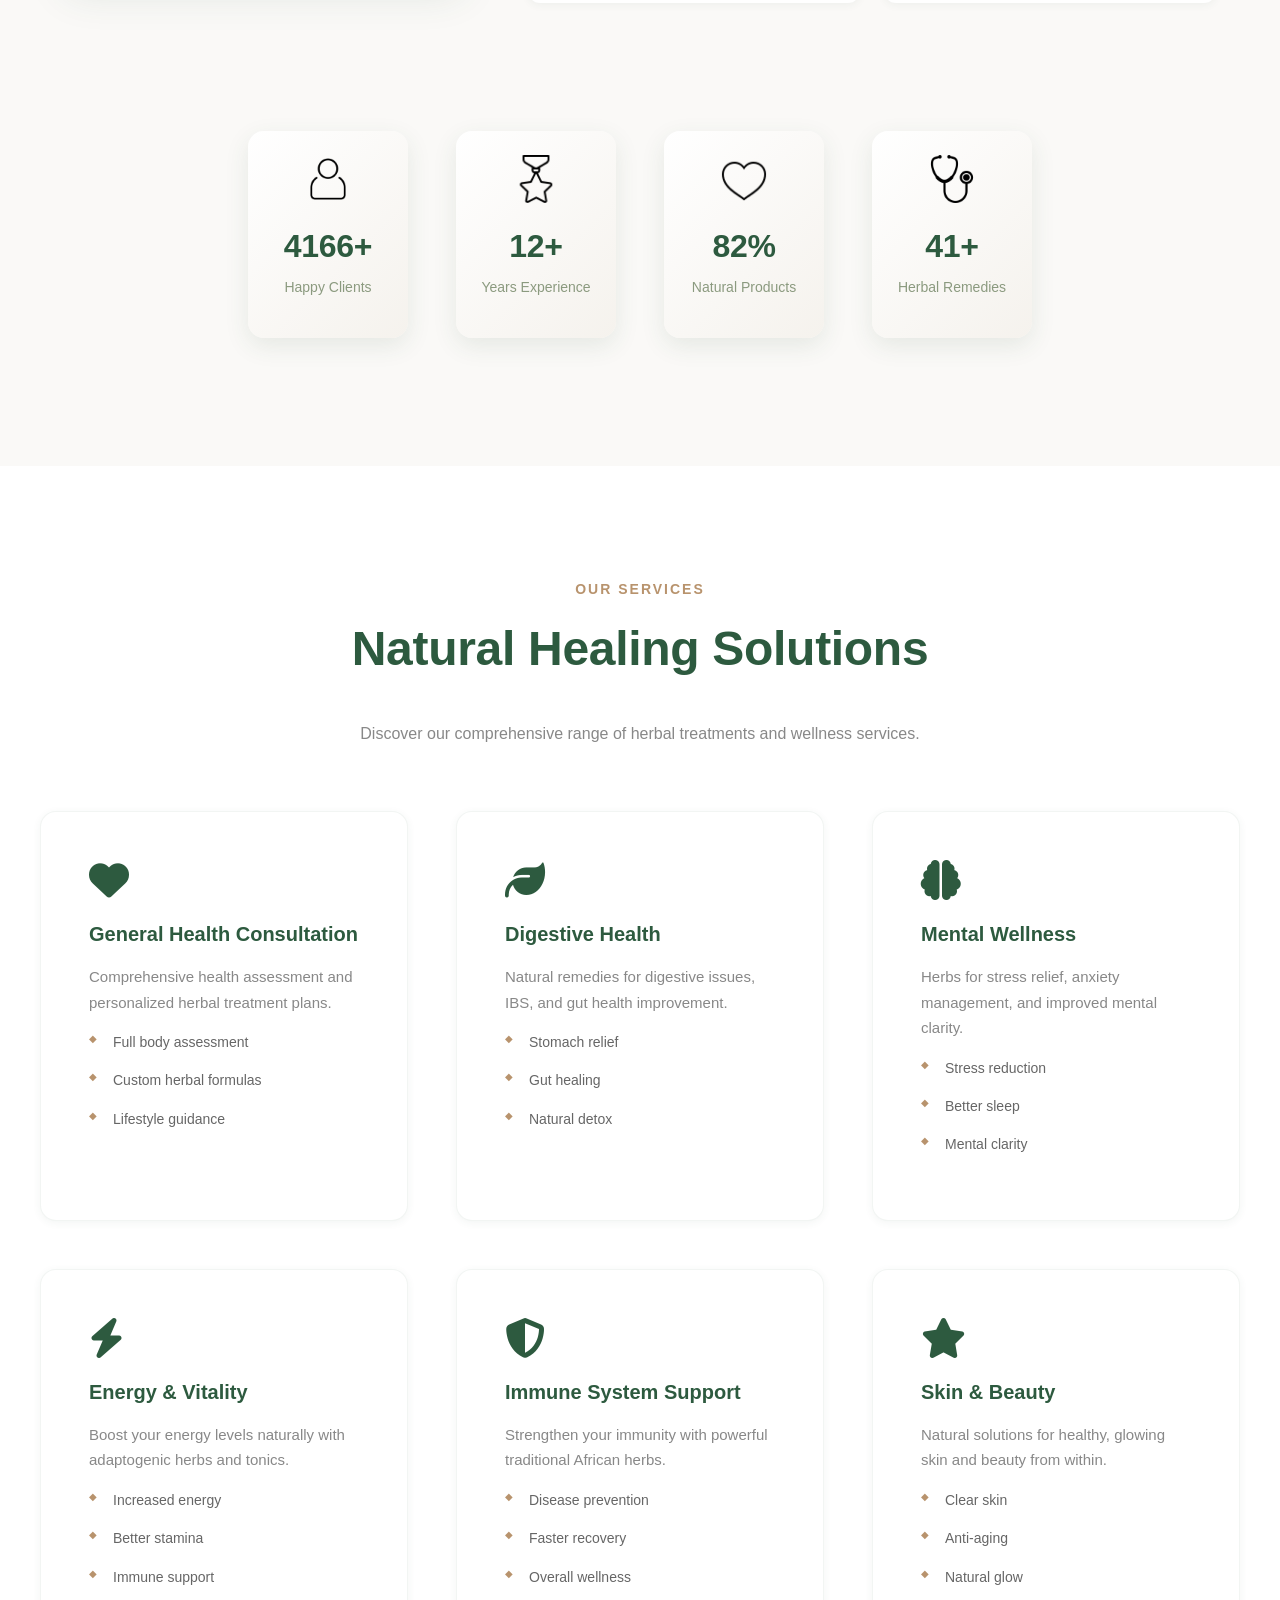
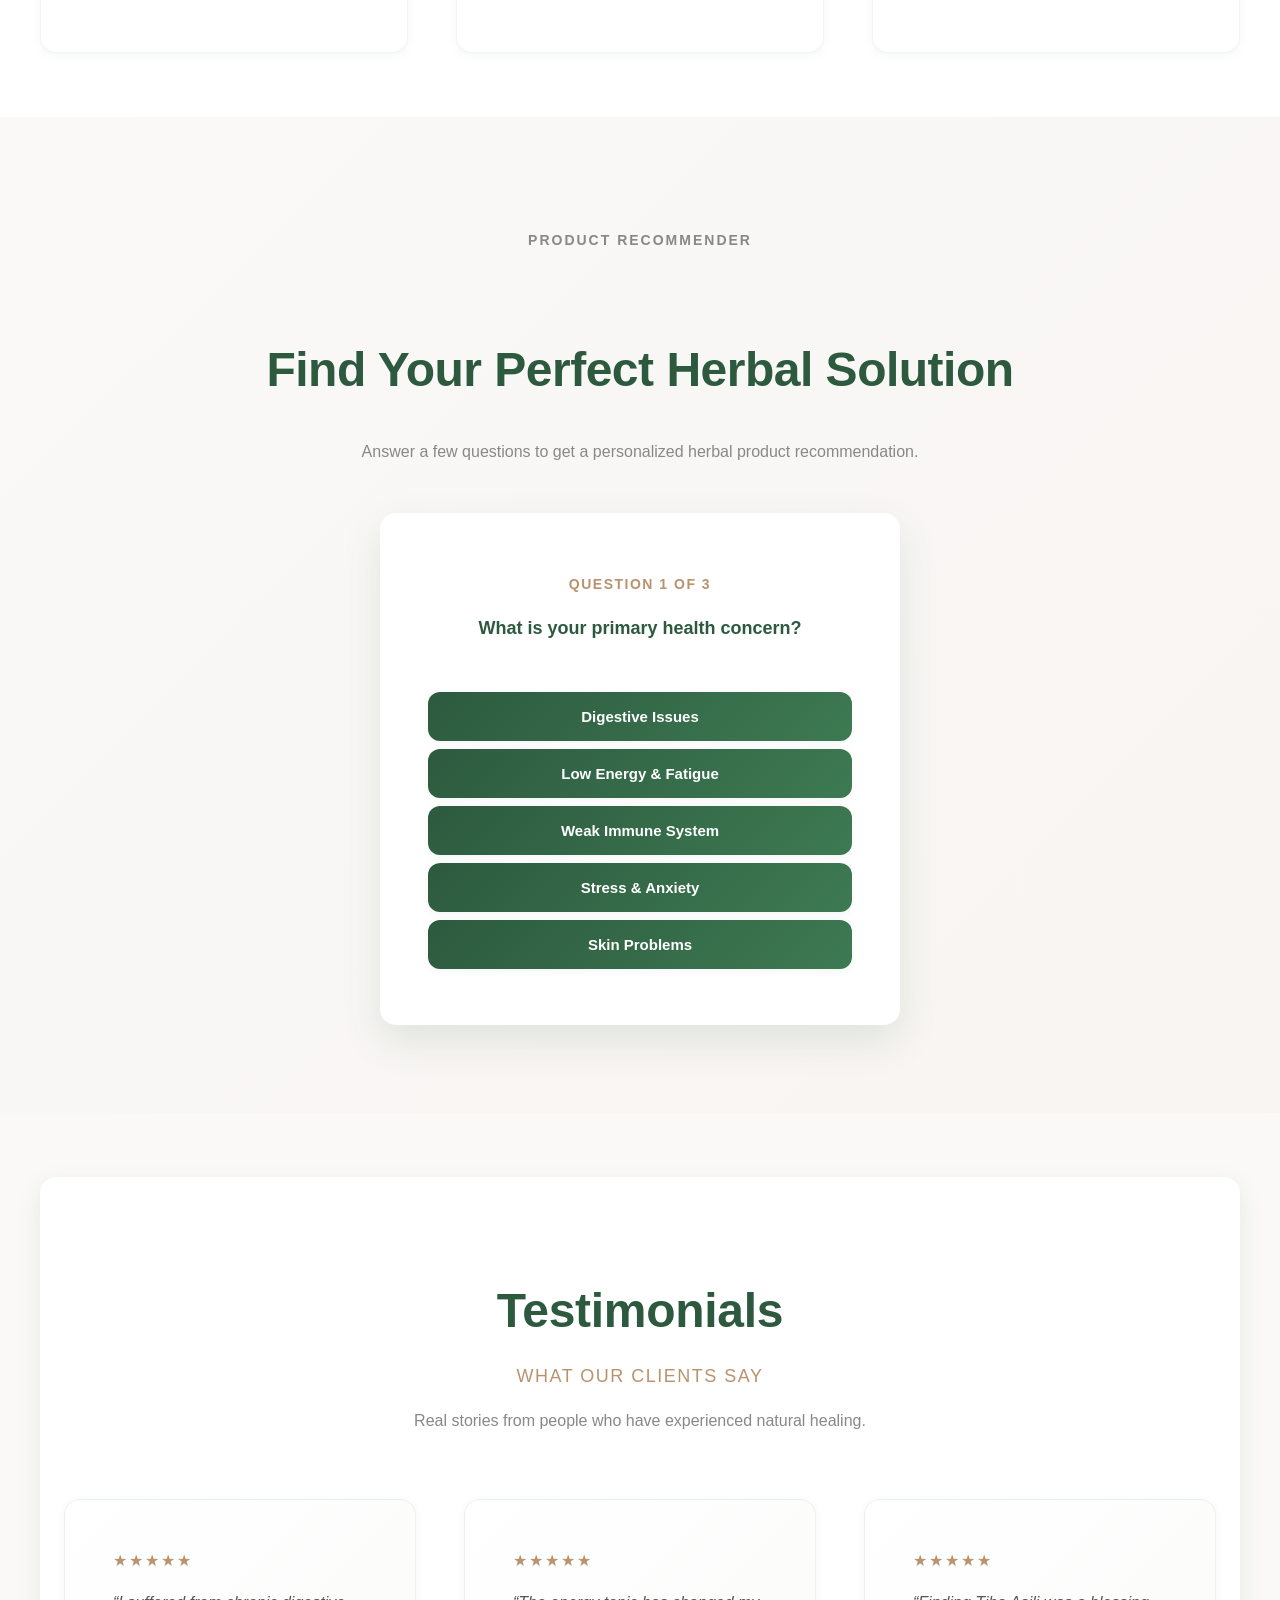
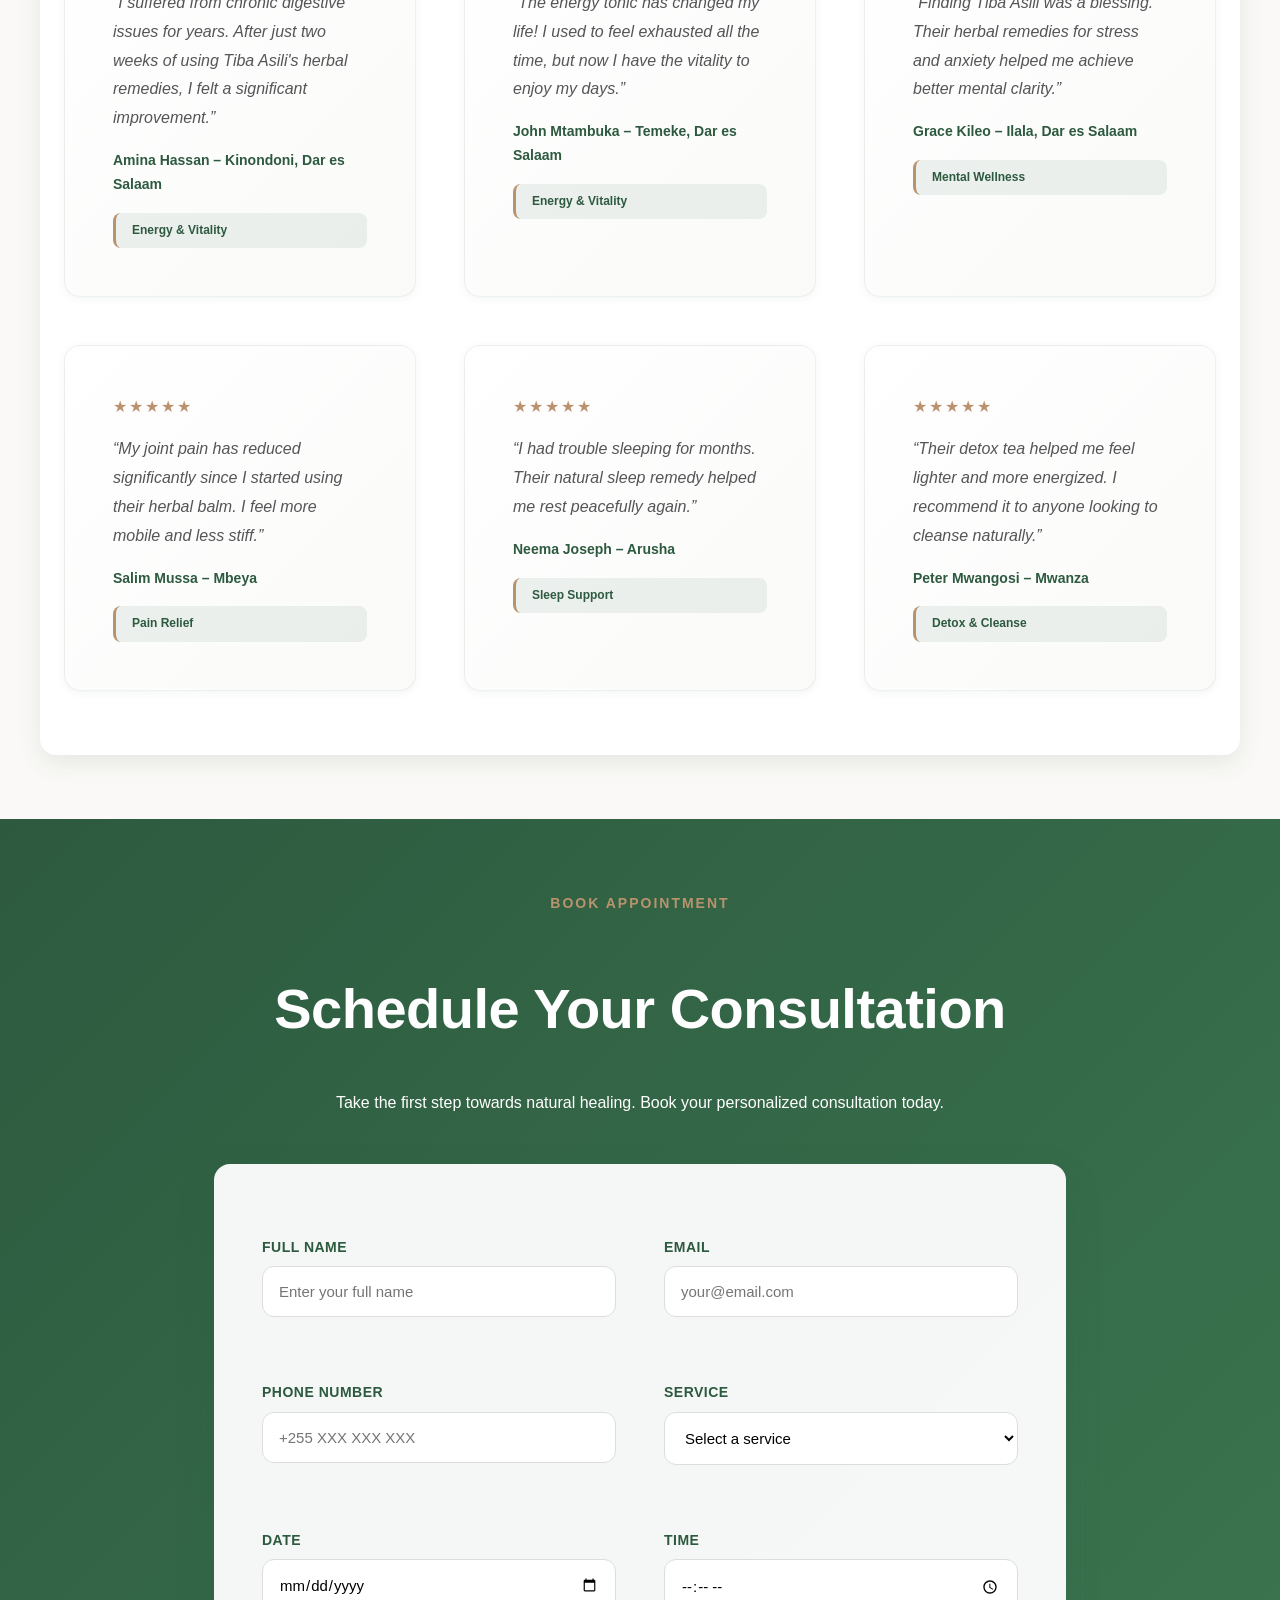
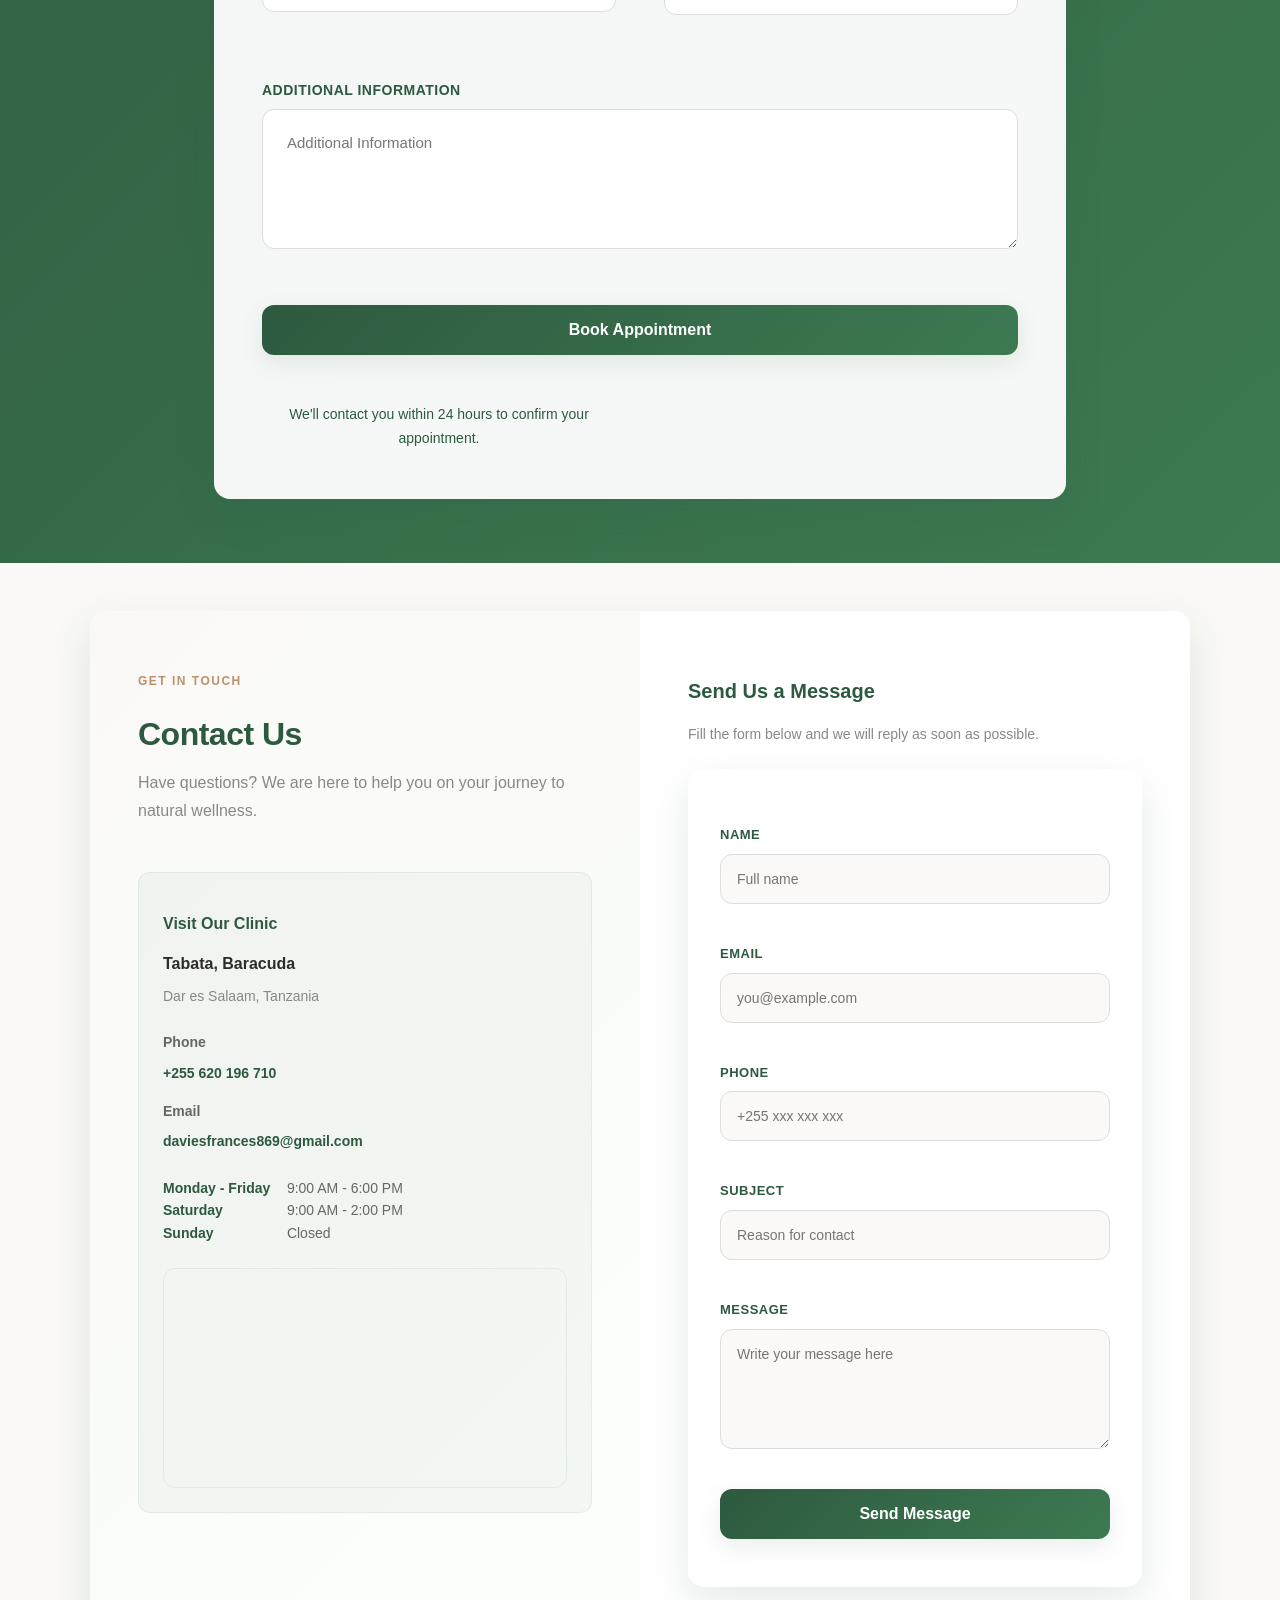
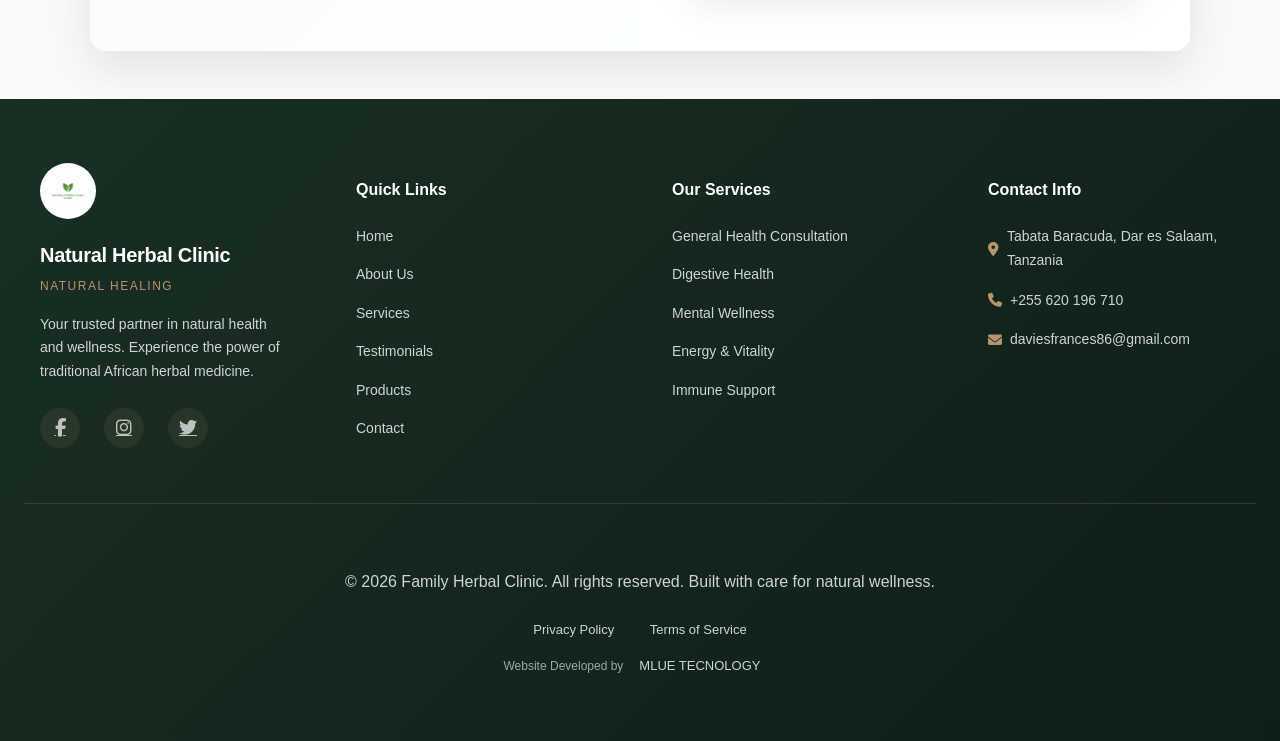
==== commit 0043e195: "Taifa" ====
--- a/index.html
+++ b/index.html
@@ -3,6 +3,8 @@
 <head>
   <meta charset="UTF-8" />
   <meta name="viewport" content="width=device-width, initial-scale=1.0" />
+  <link rel="icon" href="data:image/svg+xml,<svg xmlns=%22http://www.w3.org/2000/svg%22 viewBox=%220 0 100 100%22><text y=%22.9em%22 font-size=%2290%22>🌿</text></svg>">
+  <link rel="apple-touch-icon" href="data:image/svg+xml,<svg xmlns=%22http://www.w3.org/2000/svg%22 viewBox=%220 0 100 100%22><text y=%22.9em%22 font-size=%2290%22>🌿</text></svg>">
 
   <!-- ============================================================
        SEO TITLE VARIATIONS — choose one, comment out the others
